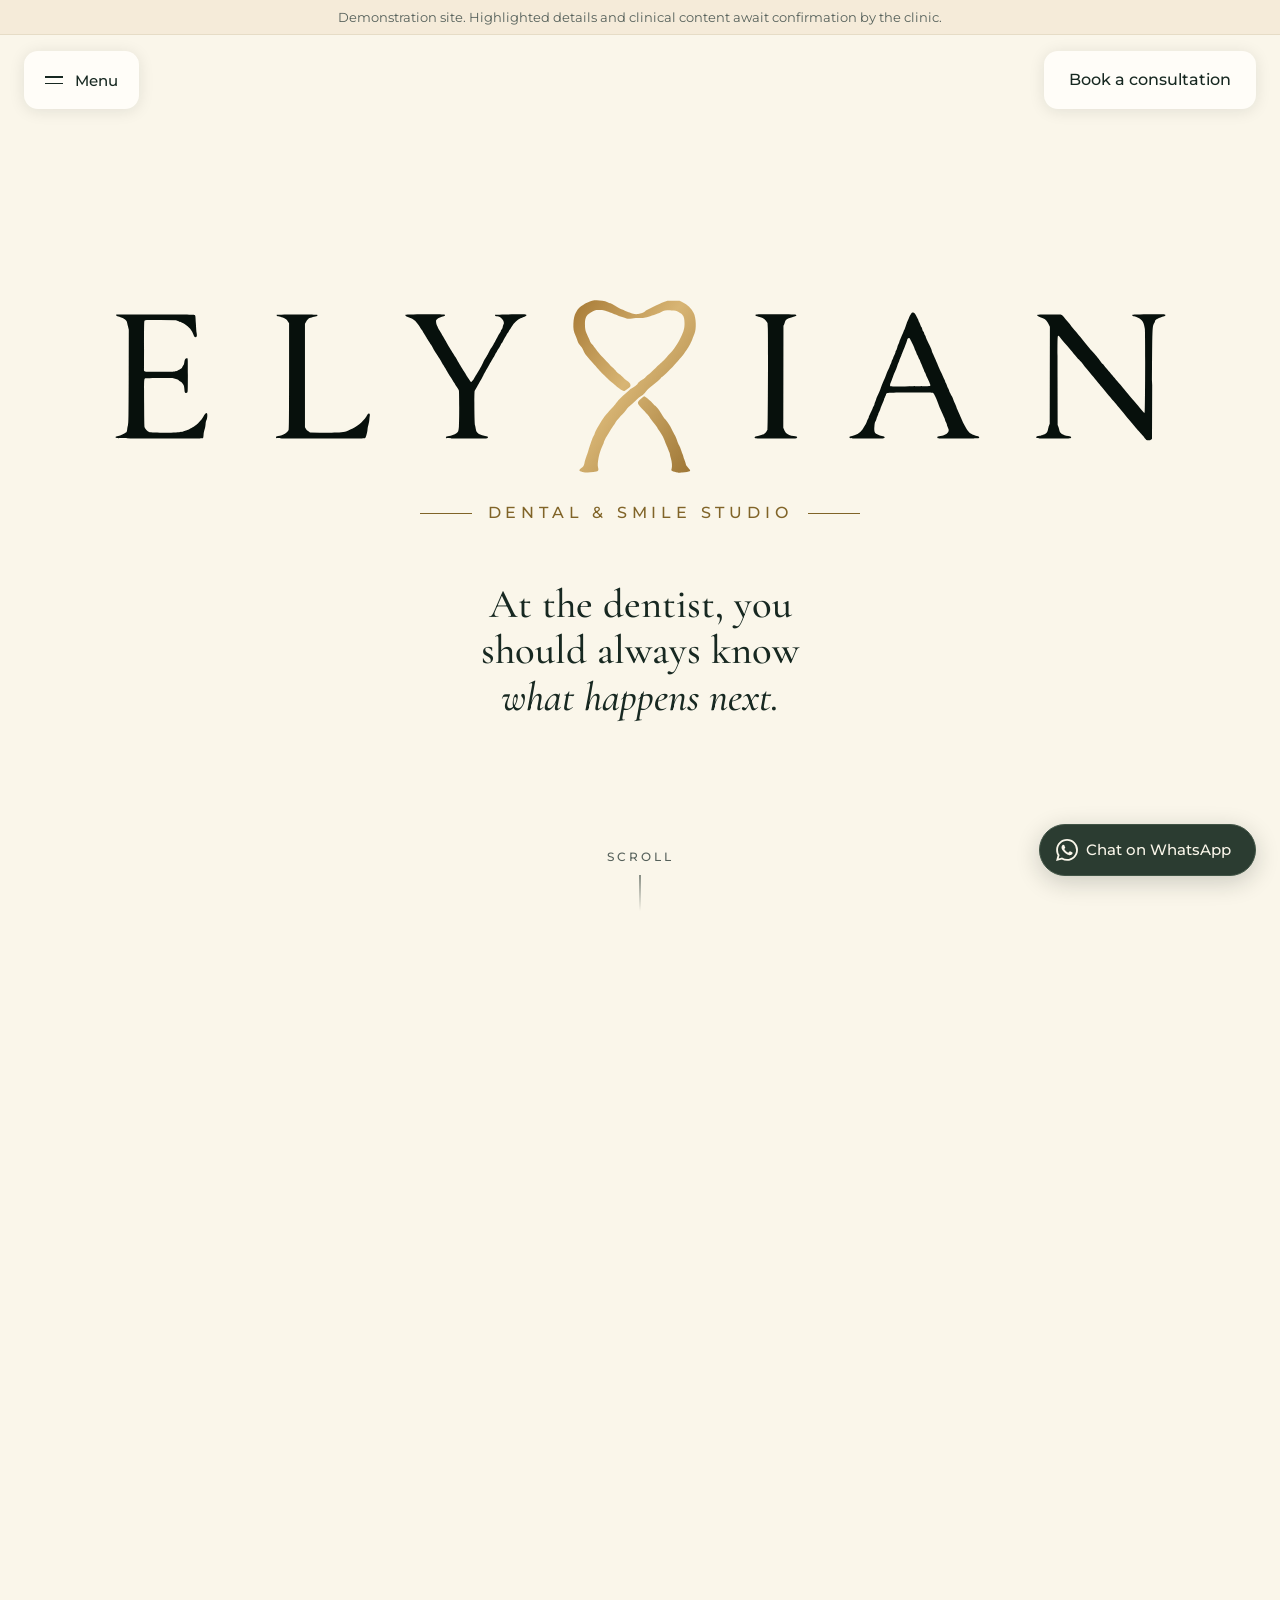
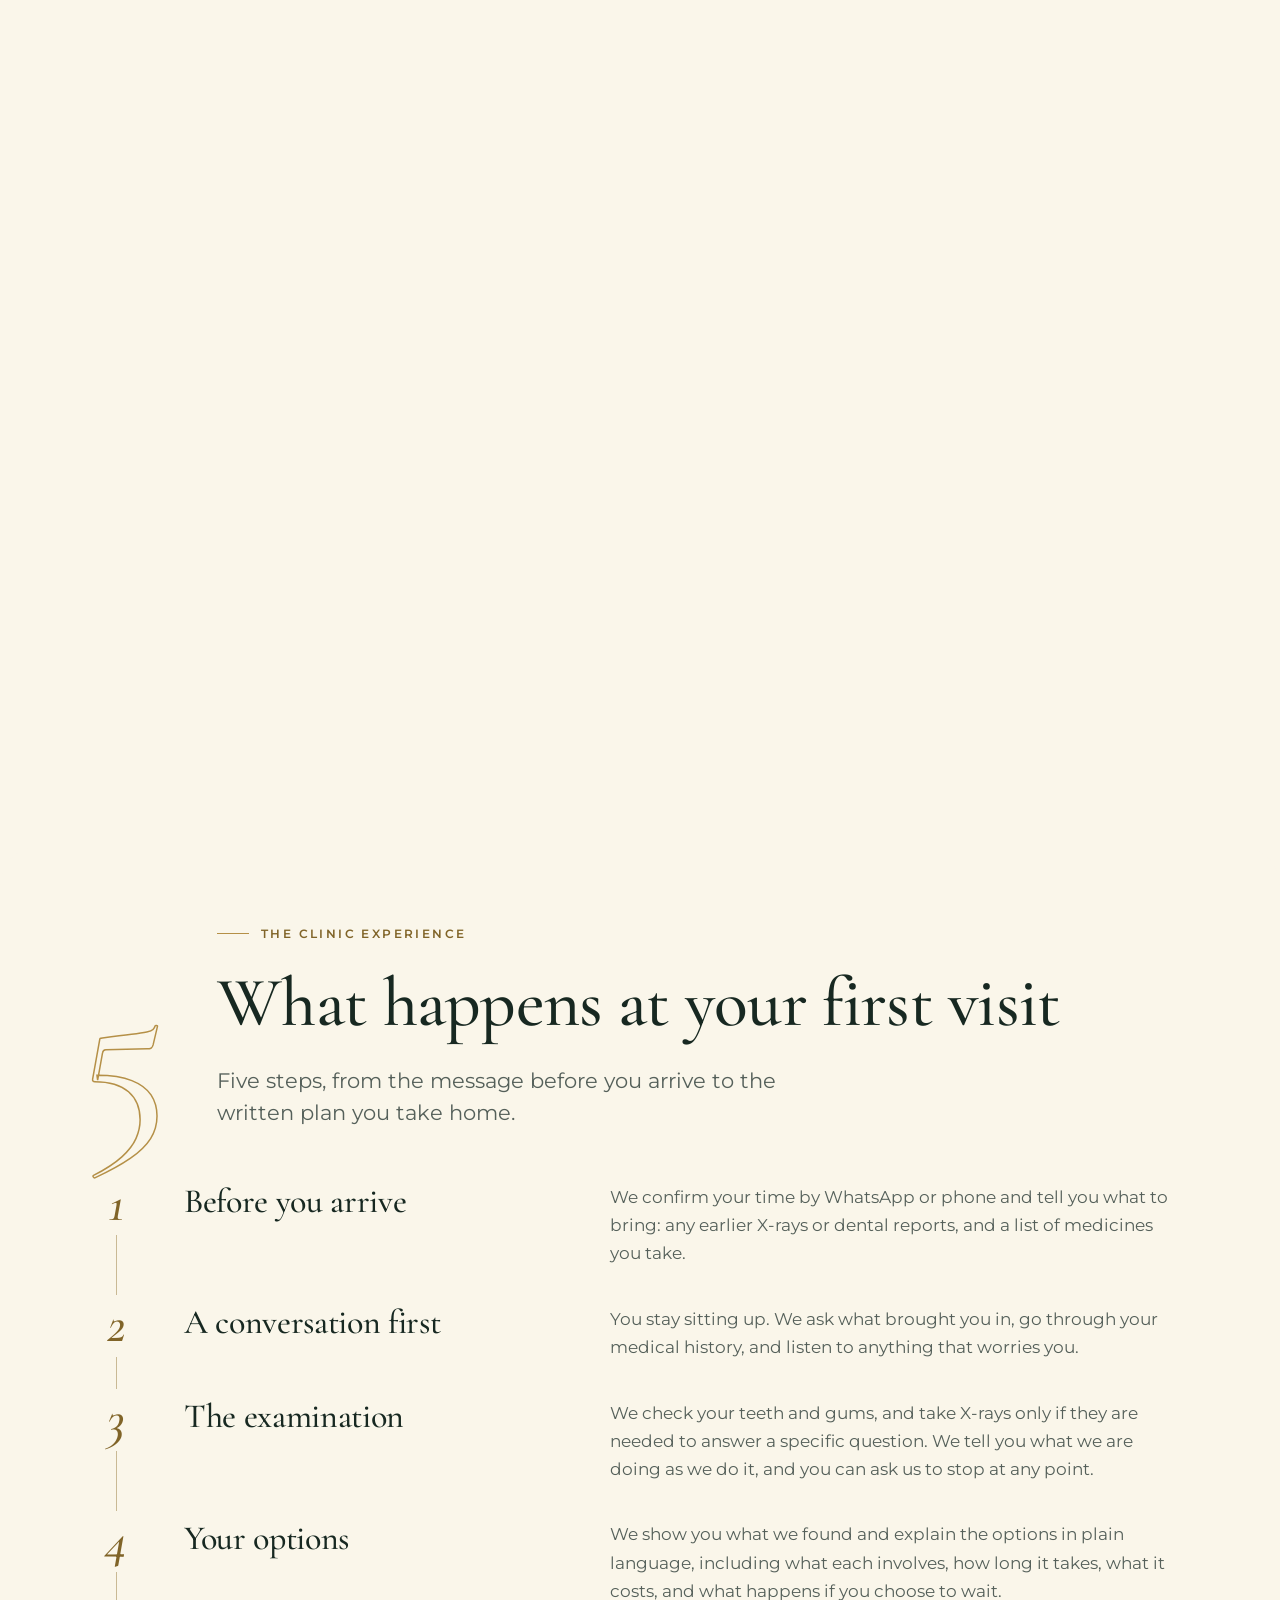
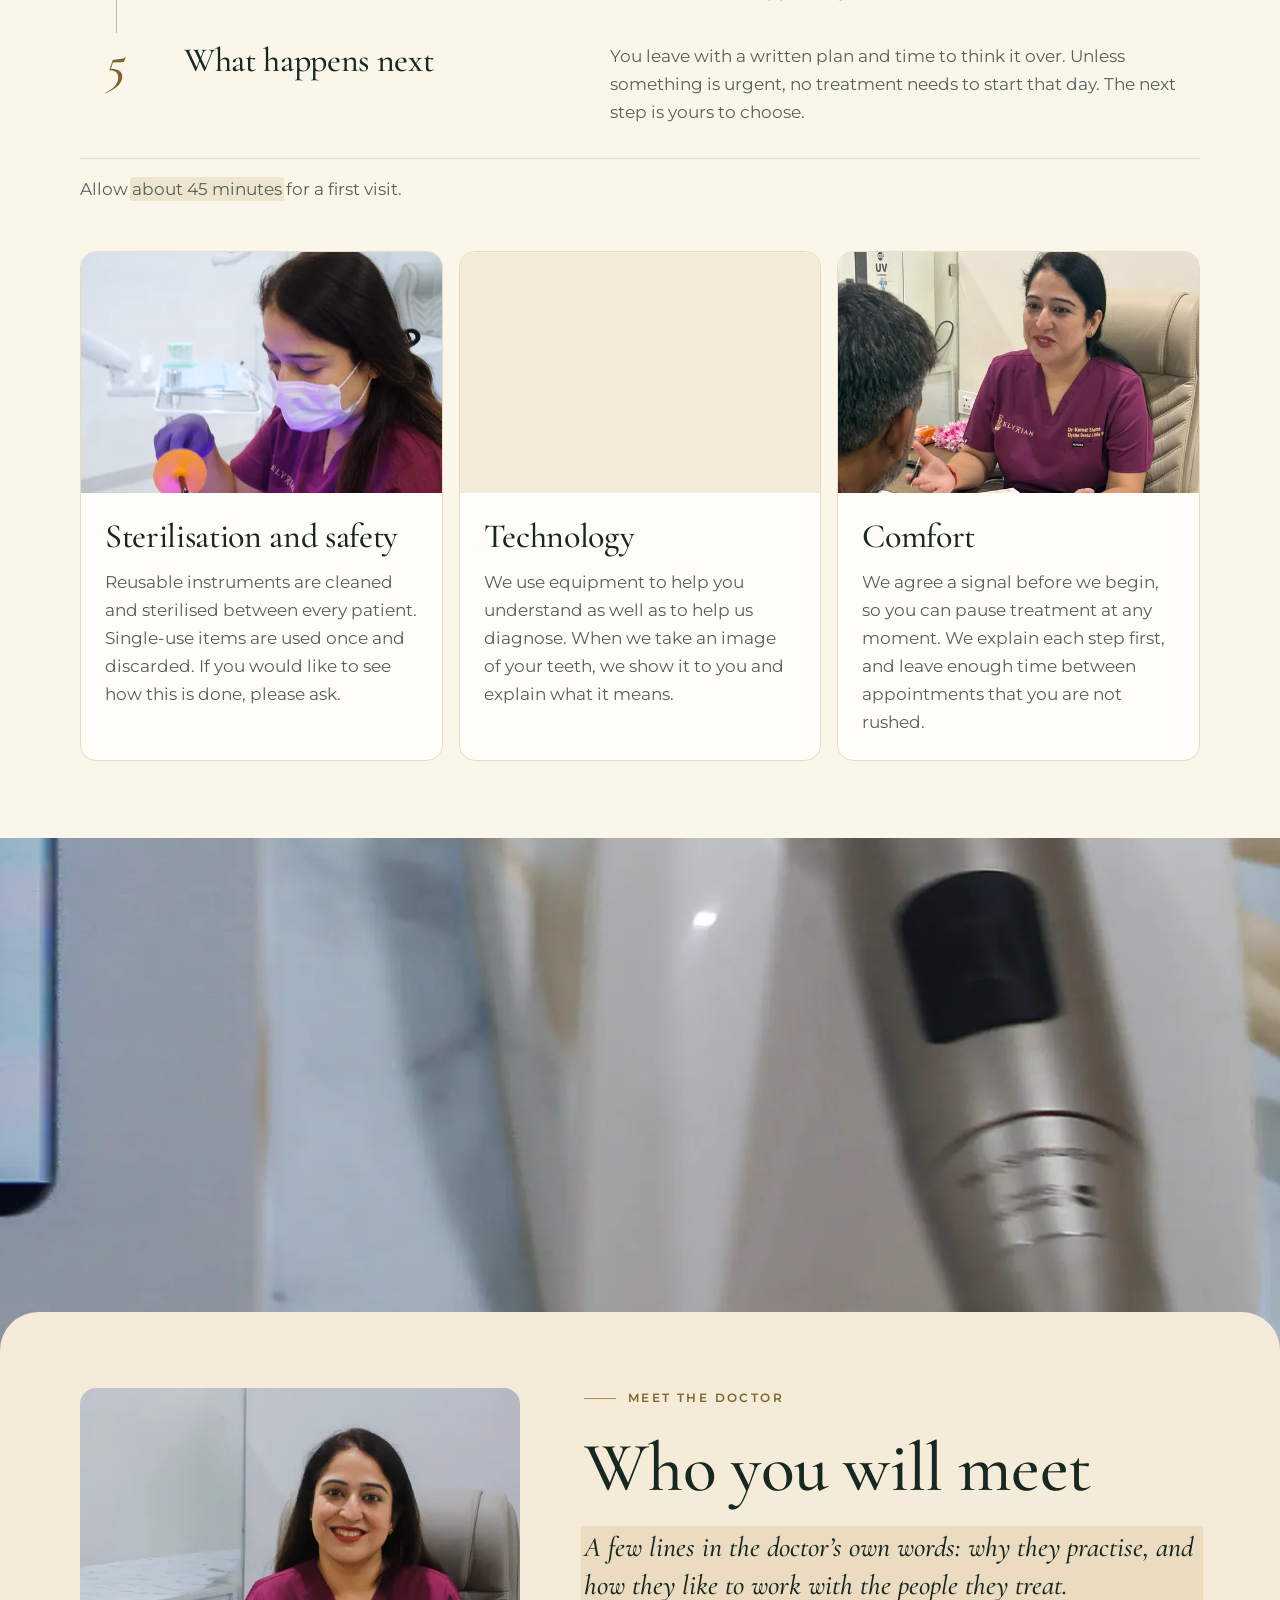
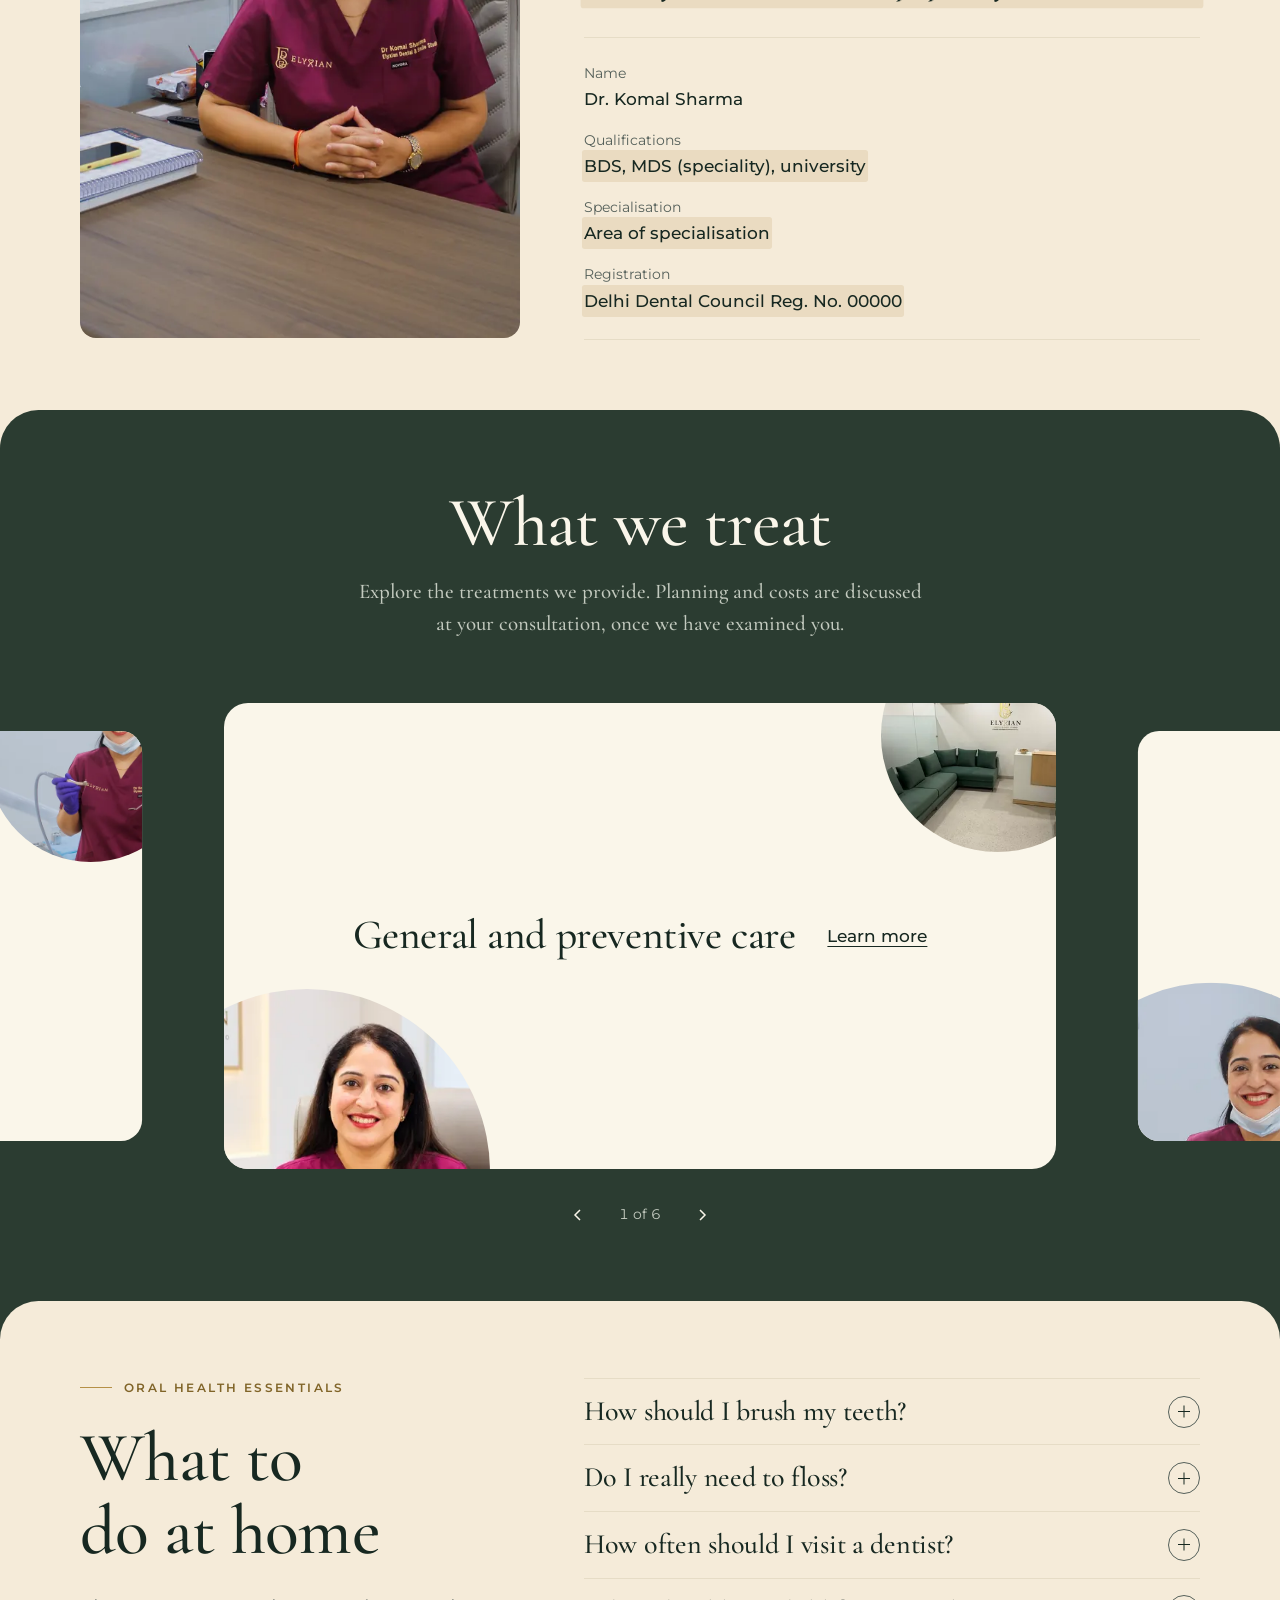
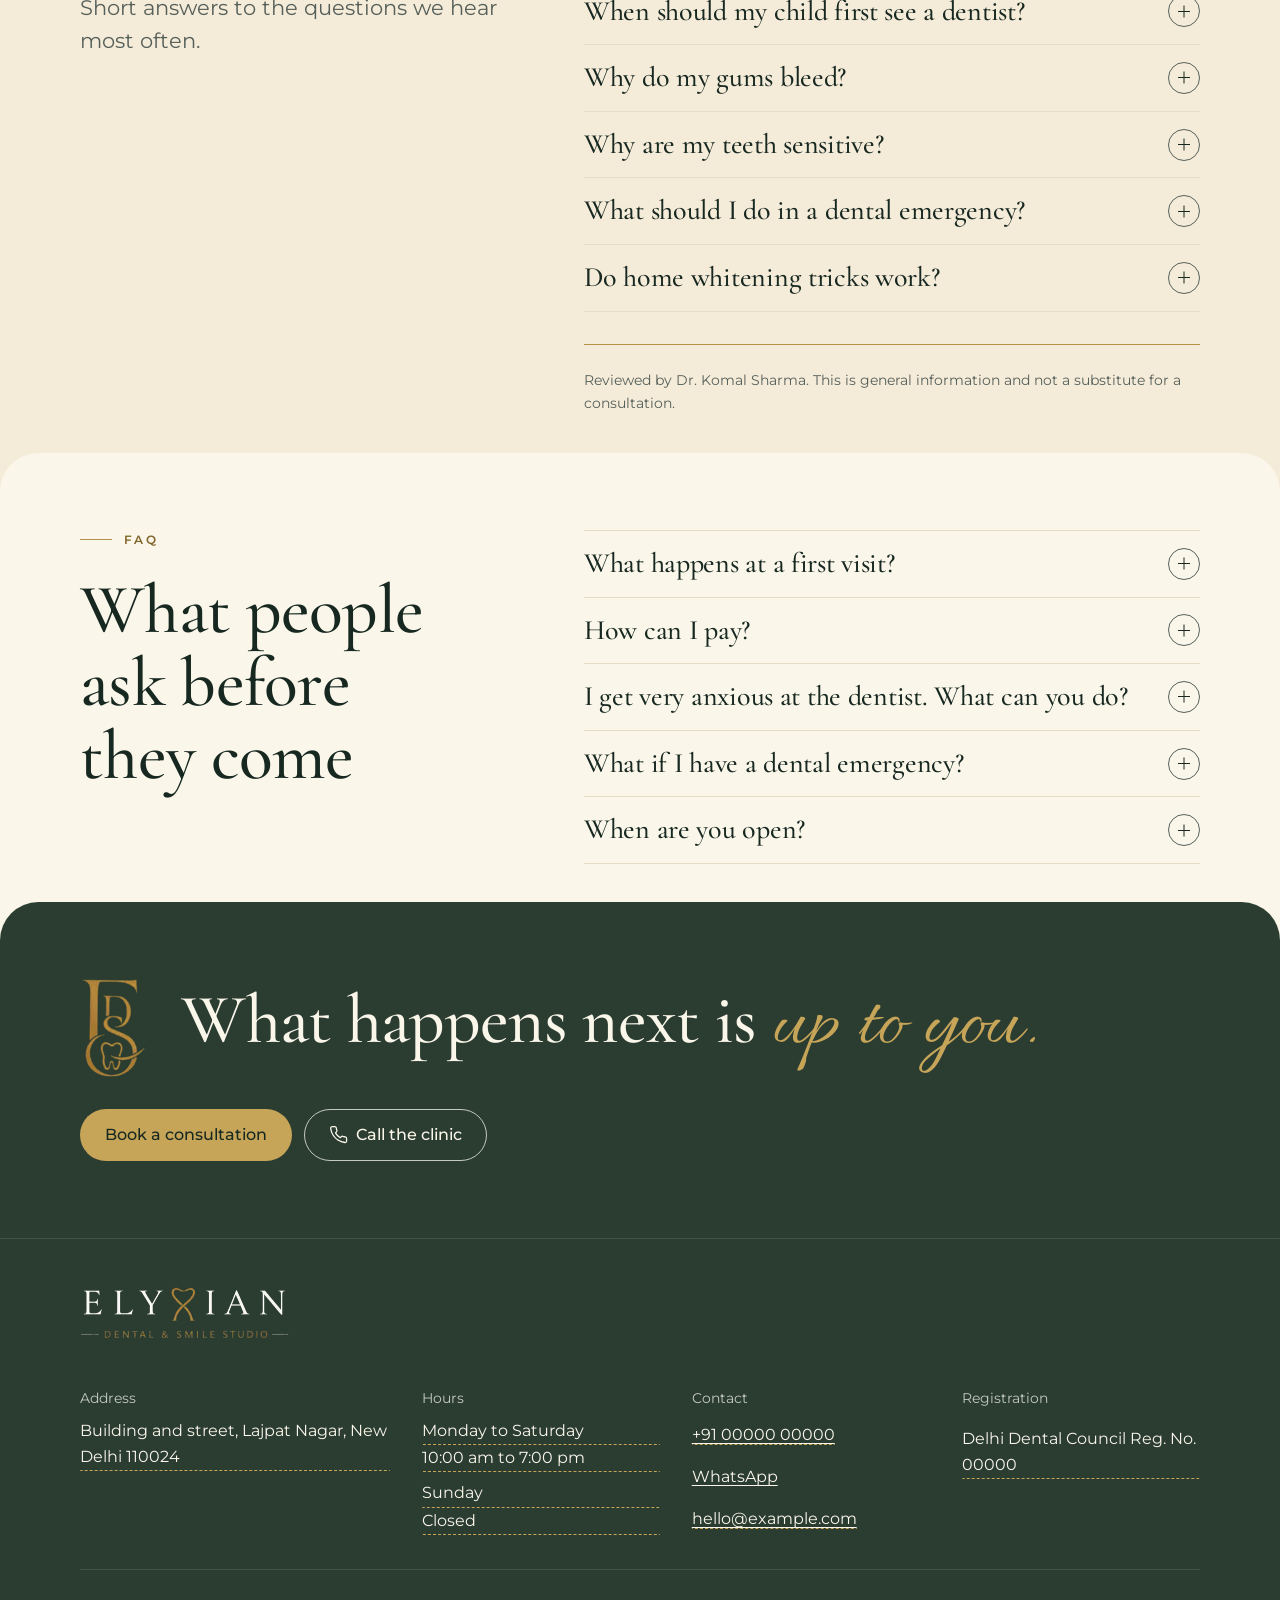
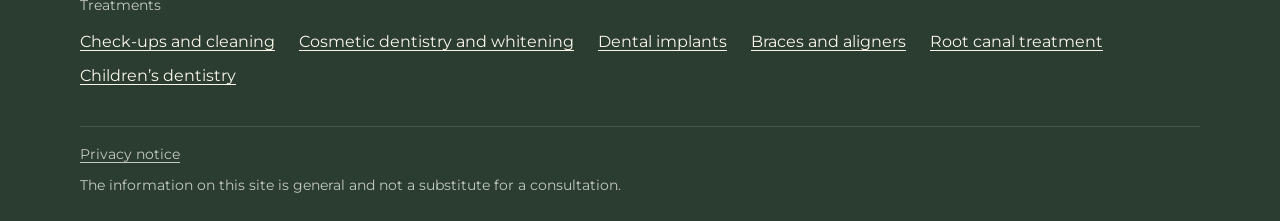
==== index.html @ b73021bb "Elyxian Dental & Smile Studio website with SEO Static site: home, booking, six treatment landing pag" ====
<!doctype html>
<html lang="en-IN">
<head>
<!-- Client to confirm content against current DCI / state dental council advertising rules before publishing. -->
<meta charset="utf-8">
<meta name="viewport" content="width=device-width, initial-scale=1">
<title>Dentist in Lajpat Nagar, South Delhi | Elyxian Dental &amp; Smile Studio</title>
<meta name="description" content="Elyxian Dental &amp; Smile Studio is a dental clinic in Lajpat Nagar, New Delhi. See what a first visit involves, meet the doctor, and request a consultation.">
<link rel="canonical" href="https://www.example.com/">
<meta name="theme-color" content="#faf6ea">
<meta property="og:type" content="website">
<meta property="og:site_name" content="Elyxian Dental &amp; Smile Studio">
<meta property="og:title" content="Elyxian Dental &amp; Smile Studio, Lajpat Nagar, New Delhi">
<meta property="og:description" content="At the dentist, you should always know what happens next. See what a first visit involves and request a consultation.">
<meta property="og:url" content="https://www.example.com/">
<meta property="og:image" content="https://www.example.com/assets/og-image.jpg">
<meta property="og:image:width" content="1200">
<meta property="og:image:height" content="630">
<meta property="og:image:alt" content="Elyxian Dental &amp; Smile Studio, Lajpat Nagar, New Delhi">
<meta property="og:locale" content="en_IN">
<meta name="twitter:card" content="summary_large_image">
<link rel="icon" href="assets/brand/favicon-32.png" sizes="32x32" type="image/png">
<link rel="icon" href="assets/brand/favicon-48.png" sizes="48x48" type="image/png">
<link rel="apple-touch-icon" href="assets/brand/apple-touch-icon.png">
<link rel="preconnect" href="https://fonts.googleapis.com">
<link rel="preconnect" href="https://fonts.gstatic.com" crossorigin>
<link rel="stylesheet" href="https://fonts.googleapis.com/css2?family=Allura&family=Cormorant+Garamond:ital,wght@0,500;1,500&family=Montserrat:wght@400;500;600&display=swap" media="print" onload="this.media='all'">
<noscript><link rel="stylesheet" href="https://fonts.googleapis.com/css2?family=Allura&family=Cormorant+Garamond:ital,wght@0,500;1,500&family=Montserrat:wght@400;500;600&display=swap"></noscript>
<link rel="stylesheet" href="css/styles.css">
<script>document.documentElement.classList.add("js");if(!matchMedia("(prefers-reduced-motion: reduce)").matches)document.documentElement.classList.add("motion")</script>
<script src="js/main.js" defer></script>
</head>
<body data-page="home">
<a class="skip-link" href="#main">Skip to main content</a>

<svg width="0" height="0" style="position:absolute" aria-hidden="true" focusable="false">
  <symbol id="i-wa" viewBox="0 0 24 24"><path fill="currentColor" d="M17.472 14.382c-.297-.149-1.758-.867-2.03-.967-.273-.099-.471-.148-.67.15-.197.297-.767.966-.94 1.164-.173.199-.347.223-.644.075-.297-.15-1.255-.463-2.39-1.475-.883-.788-1.48-1.761-1.653-2.059-.173-.297-.018-.458.13-.606.134-.133.298-.347.446-.52.149-.174.198-.298.298-.497.099-.198.05-.371-.025-.52-.075-.149-.669-1.612-.916-2.207-.242-.579-.487-.5-.669-.51-.173-.008-.371-.01-.57-.01-.198 0-.52.074-.792.372-.272.297-1.04 1.016-1.04 2.479 0 1.462 1.065 2.875 1.213 3.074.149.198 2.096 3.2 5.077 4.487.709.306 1.262.489 1.694.625.712.227 1.36.195 1.871.118.571-.085 1.758-.719 2.006-1.413.248-.694.248-1.289.173-1.413-.074-.124-.272-.198-.57-.347m-5.421 7.403h-.004a9.87 9.87 0 01-5.031-1.378l-.361-.214-3.741.982.998-3.648-.235-.374a9.86 9.86 0 01-1.51-5.26c.001-5.45 4.436-9.884 9.888-9.884 2.64 0 5.122 1.03 6.988 2.898a9.825 9.825 0 012.893 6.994c-.003 5.45-4.437 9.884-9.885 9.884m8.413-18.297A11.815 11.815 0 0012.05 0C5.495 0 .16 5.335.157 11.892c0 2.096.547 4.142 1.588 5.945L.057 24l6.305-1.654a11.882 11.882 0 005.683 1.448h.005c6.554 0 11.89-5.335 11.893-11.893a11.821 11.821 0 00-3.48-8.413z"/></symbol>
  <symbol id="i-phone" viewBox="0 0 24 24"><path fill="none" stroke="currentColor" stroke-width="1.6" stroke-linecap="round" stroke-linejoin="round" d="M22 16.9v3a2 2 0 0 1-2.2 2 19.8 19.8 0 0 1-8.6-3.1 19.5 19.5 0 0 1-6-6A19.8 19.8 0 0 1 2.1 4.2 2 2 0 0 1 4.1 2h3a2 2 0 0 1 2 1.7c.1 1 .4 1.9.7 2.8a2 2 0 0 1-.5 2.1L8.1 9.9a16 16 0 0 0 6 6l1.300-1.300a2 2 0 0 1 2.100-.4c.9.3 1.800.6 2.800.7a2 2 0 0 1 1.700 2z"/></symbol>
  <symbol id="i-cal" viewBox="0 0 24 24"><path fill="none" stroke="currentColor" stroke-width="1.6" stroke-linecap="round" stroke-linejoin="round" d="M3 5h18v16H3zM3 10h18M8 3v4M16 3v4"/></symbol>
</svg>

<p class="demo-strip" data-demo-strip>Demonstration site. Highlighted details and clinical content await confirmation by the clinic.</p>

<header class="site-header">
  <div class="header-inner">
    <div class="chip">
      <button class="menu-toggle" type="button" aria-expanded="false" aria-controls="site-nav"><span class="burger" aria-hidden="true"></span><span class="menu-label">Menu</span></button>
      <a class="brand" href="index.html"><img src="assets/brand/logo-wordmark.webp" width="209" height="52" alt="Elyxian Dental &amp; Smile Studio, home"></a>
    </div>
    <a class="btn btn--primary chip-book" href="book.html">Book a consultation</a>
  </div>
  <nav class="site-nav" id="site-nav" aria-label="Main">
    <ol class="nav-list">
      <li><a href="#experience">Your first visit</a></li>
      <li><a href="#doctor">The doctor</a></li>
      <li><a href="#treatments">Treatments</a></li>
      <li><a href="#essentials">Oral health</a></li>
      <li><a href="#faq">FAQ</a></li>
      <li><a href="book.html#visit">Visit us</a></li>
    </ol>
    <div class="nav-foot">
      <a class="btn btn--primary" href="book.html">Book a consultation</a>
      <a class="btn btn--ghost" data-link="whatsapp" href="https://wa.me/" rel="noopener"><svg aria-hidden="true"><use href="#i-wa"/></svg>WhatsApp</a>
      <a class="btn btn--ghost" data-link="call" href="tel:+910000000000"><svg aria-hidden="true"><use href="#i-phone"/></svg>Call</a>
    </div>
  </nav>
</header>

<main id="main">
  <!-- Intro, after gene.com: the wordmark fills with photographs of the studio, then the view zooms
       through the heart-tooth mark to a grid of photographs, and the centre one opens to fill the screen.
       main.js draws the stage; without it (or with reduced motion) the wordmark and line stand alone. -->
  <section class="intro" aria-labelledby="intro-title" data-photos="assets/photos/c-logo-wall-800.webp assets/photos/c-lounge-800.webp assets/photos/c-desk-800.webp assets/photos/c-smile-800.webp CENTRE assets/photos/c-light-800.webp assets/photos/c-device-800.webp assets/photos/care-imaging-1200.webp assets/photos/c-room-800.webp">
    <div class="intro-stage">
      <svg class="intro-svg" aria-hidden="true" focusable="false"></svg>
      <div class="intro-type">
        <h1 id="intro-title" class="intro-wordmark"><img src="assets/brand/wordmark.svg" width="564" height="102" alt="Elyxian Dental &amp; Smile Studio"><span class="visually-hidden">, dental clinic in Lajpat Nagar, New Delhi</span></h1>
        <p class="intro-sub">Dental &amp; Smile Studio</p>
        <p class="intro-line">At the dentist, you should always know <em>what happens next.</em></p>
      </div>
      <p class="intro-caption" aria-hidden="true">Inside the studio, Lajpat Nagar</p>
      <p class="intro-cue" aria-hidden="true">Scroll</p>
    </div>
  </section>

  <section class="section sheet" id="experience" aria-labelledby="experience-title">
    <div class="wrap">
      <div class="section-head section-head--num reveal">
        <span class="big-num" aria-hidden="true">5</span>
        <div>
          <p class="eyebrow">The Clinic Experience</p>
          <h2 id="experience-title">What happens at your first visit</h2>
          <p class="lead">Five steps, from the message before you arrive to the written plan you take home.</p>
        </div>
      </div>

      <!-- [CONFIRM] First-visit steps are sample content. The clinic should confirm they match how it works. -->
      <ol class="timeline">
        <li class="step reveal">
          <span class="step-num" aria-hidden="true">1</span>
          <h3>Before you arrive</h3>
          <p>We confirm your time by WhatsApp or phone and tell you what to bring: any earlier X-rays or dental reports, and a list of medicines you take.</p>
        </li>
        <li class="step reveal">
          <span class="step-num" aria-hidden="true">2</span>
          <h3>A conversation first</h3>
          <p>You stay sitting up. We ask what brought you in, go through your medical history, and listen to anything that worries you.</p>
        </li>
        <li class="step reveal">
          <span class="step-num" aria-hidden="true">3</span>
          <h3>The examination</h3>
          <p>We check your teeth and gums, and take X-rays only if they are needed to answer a specific question. We tell you what we are doing as we do it, and you can ask us to stop at any point.</p>
        </li>
        <li class="step reveal">
          <span class="step-num" aria-hidden="true">4</span>
          <h3>Your options</h3>
          <p>We show you what we found and explain the options in plain language, including what each involves, how long it takes, what it costs, and what happens if you choose to wait.</p>
        </li>
        <li class="step reveal">
          <span class="step-num" aria-hidden="true">5</span>
          <h3>What happens next</h3>
          <p>You leave with a written plan and time to think it over. Unless something is urgent, no treatment needs to start that day. The next step is yours to choose.</p>
        </li>
      </ol>
      <p class="visit-length reveal">Allow <span data-c="firstVisitLength">about 45 minutes</span> for a first visit.</p>

      <!-- [CONFIRM] Sterilisation, technology and comfort are general wording. Replace with the clinic's actual protocols and equipment. -->
      <div class="care">
        <div class="card reveal">
          <figure class="figure"><img src="assets/photos/care-hygiene-600.webp" srcset="assets/photos/care-hygiene-600.webp 600w, assets/photos/care-hygiene-1200.webp 1200w" sizes="(min-width: 48rem) 30vw, 100vw" width="600" height="400" loading="lazy" decoding="async" alt="Dr. Komal Sharma in a face mask and gloves, using a dental curing light during treatment"></figure>
          <h3>Sterilisation and safety</h3>
          <p>Reusable instruments are cleaned and sterilised between every patient. Single-use items are used once and discarded. If you would like to see how this is done, please ask.</p>
        </div>
        <div class="card reveal">
          <figure class="figure"><img src="assets/photos/care-imaging-600.webp" srcset="assets/photos/care-imaging-600.webp 600w, assets/photos/care-imaging-1200.webp 1200w" sizes="(min-width: 48rem) 30vw, 100vw" width="600" height="400" loading="lazy" decoding="async" alt="Dr. Komal Sharma at a workstation with a full-mouth dental X-ray open on a laptop"></figure>
          <h3>Technology</h3>
          <p>We use equipment to help you understand as well as to help us diagnose. When we take an image of your teeth, we show it to you and explain what it means.</p>
        </div>
        <div class="card reveal">
          <figure class="figure"><img src="assets/photos/care-explain-600.webp" srcset="assets/photos/care-explain-600.webp 600w, assets/photos/care-explain-1200.webp 1200w" sizes="(min-width: 48rem) 30vw, 100vw" width="600" height="400" loading="lazy" decoding="async" alt="Dr. Komal Sharma explaining something to a patient across the consultation desk"></figure>
          <h3>Comfort</h3>
          <p>We agree a signal before we begin, so you can pause treatment at any moment. We explain each step first, and leave enough time between appointments that you are not rushed.</p>
        </div>
      </div>
    </div>
  </section>

  <div class="band" aria-hidden="true">
    <img src="assets/photos/band-1600.webp" srcset="assets/photos/band-960.webp 960w, assets/photos/band-1600.webp 1600w" sizes="100vw" width="1600" height="686" loading="lazy" decoding="async" alt="">
  </div>

  <section class="section section--deep sheet" id="doctor" aria-labelledby="doctor-title">
    <div class="wrap doctor">
      <figure class="figure figure--round reveal"><img src="assets/photos/doctor-600.webp" srcset="assets/photos/doctor-600.webp 600w, assets/photos/doctor-1200.webp 1200w" sizes="(min-width: 48rem) 40vw, 100vw" width="600" height="750" loading="lazy" decoding="async" alt="Dr. Komal Sharma, smiling, seated at the consultation desk"></figure>
      <div class="reveal">
        <p class="eyebrow">Meet the Doctor</p>
        <h2 id="doctor-title">Who you will meet</h2>
        <p class="doctor-note" data-c="doctorNote">A few lines in the doctor’s own words: why they practise, and how they like to work with the people they treat.</p>
        <dl class="doctor-meta">
          <div><dt>Name</dt><dd data-c="doctorName">Dr. Komal Sharma</dd></div>
          <div><dt>Qualifications</dt><dd data-c="doctorQualifications">BDS, MDS (speciality), university</dd></div>
          <div><dt>Specialisation</dt><dd data-c="doctorSpecialisation">Area of specialisation</dd></div>
          <div><dt>Registration</dt><dd data-c="doctorRegistration">Delhi Dental Council Reg. No. 00000</dd></div>
        </dl>
      </div>
    </div>
  </section>

  <!-- Treatments, after gene.com's "Our Focus Areas": one card at a time in the centre, its neighbours
       peeking either side. "Learn more" opens the detail. Without JavaScript the details are listed instead. -->
  <section class="section on-dark sheet focus" id="treatments" aria-labelledby="treatments-title">
    <div class="wrap focus-head reveal">
      <h2 id="treatments-title">What we treat</h2>
      <p class="focus-intro">Explore the treatments we provide. Planning and costs are discussed at your consultation, once we have examined you.</p>
    </div>

    <!-- [CONFIRM] The clinic's service list is not yet known. Remove any card it does not provide, and have the doctor review the clinical text. -->
    <div class="focus-carousel" data-focus aria-roledescription="carousel" aria-label="Treatments">
      <ul class="focus-track">
      <li class="focus-card" aria-roledescription="slide" aria-label="1 of 6">
        <span class="focus-art focus-art--a"><img src="assets/photos/c-desk-480.webp" width="480" height="480" loading="lazy" decoding="async" alt=""></span>
        <span class="focus-art focus-art--b"><img src="assets/photos/c-lounge-480.webp" width="480" height="480" loading="lazy" decoding="async" alt=""></span>
        <div class="focus-body">
          <h3>General and preventive care</h3>
          <button class="focus-more" type="button" data-open="t-general" aria-haspopup="dialog">Learn more<span class="visually-hidden"> about general and preventive care</span></button>
        </div>
      </li>
      <li class="focus-card" aria-roledescription="slide" aria-label="2 of 6">
        <span class="focus-art focus-art--a"><img src="assets/photos/c-smile-480.webp" width="480" height="480" loading="lazy" decoding="async" alt=""></span>
        <span class="focus-art focus-art--b"><img src="assets/photos/c-logo-wall-480.webp" width="480" height="480" loading="lazy" decoding="async" alt=""></span>
        <div class="focus-body">
          <h3>Cosmetic dentistry</h3>
          <button class="focus-more" type="button" data-open="t-cosmetic" aria-haspopup="dialog">Learn more<span class="visually-hidden"> about cosmetic dentistry</span></button>
        </div>
      </li>
      <li class="focus-card" aria-roledescription="slide" aria-label="3 of 6">
        <span class="focus-art focus-art--a"><img src="assets/photos/c-device-480.webp" width="480" height="480" loading="lazy" decoding="async" alt=""></span>
        <span class="focus-art focus-art--b"><img src="assets/photos/c-room-480.webp" width="480" height="480" loading="lazy" decoding="async" alt=""></span>
        <div class="focus-body">
          <h3>Implants</h3>
          <button class="focus-more" type="button" data-open="t-implants" aria-haspopup="dialog">Learn more<span class="visually-hidden"> about implants</span></button>
        </div>
      </li>
      <li class="focus-card" aria-roledescription="slide" aria-label="4 of 6">
        <span class="focus-art focus-art--a"><img src="assets/photos/c-logo-wall-480.webp" width="480" height="480" loading="lazy" decoding="async" alt=""></span>
        <span class="focus-art focus-art--b"><img src="assets/photos/c-desk-480.webp" width="480" height="480" loading="lazy" decoding="async" alt=""></span>
        <div class="focus-body">
          <h3>Orthodontics</h3>
          <button class="focus-more" type="button" data-open="t-orthodontics" aria-haspopup="dialog">Learn more<span class="visually-hidden"> about orthodontics</span></button>
        </div>
      </li>
      <li class="focus-card" aria-roledescription="slide" aria-label="5 of 6">
        <span class="focus-art focus-art--a"><img src="assets/photos/c-light-480.webp" width="480" height="480" loading="lazy" decoding="async" alt=""></span>
        <span class="focus-art focus-art--b"><img src="assets/photos/c-device-480.webp" width="480" height="480" loading="lazy" decoding="async" alt=""></span>
        <div class="focus-body">
          <h3>Root canal treatment</h3>
          <button class="focus-more" type="button" data-open="t-root-canal" aria-haspopup="dialog">Learn more<span class="visually-hidden"> about root canal treatment</span></button>
        </div>
      </li>
      <li class="focus-card" aria-roledescription="slide" aria-label="6 of 6">
        <span class="focus-art focus-art--a"><img src="assets/photos/c-lounge-480.webp" width="480" height="480" loading="lazy" decoding="async" alt=""></span>
        <span class="focus-art focus-art--b"><img src="assets/photos/c-smile-480.webp" width="480" height="480" loading="lazy" decoding="async" alt=""></span>
        <div class="focus-body">
          <h3>Paediatric dentistry</h3>
          <button class="focus-more" type="button" data-open="t-paediatric" aria-haspopup="dialog">Learn more<span class="visually-hidden"> about paediatric dentistry</span></button>
        </div>
      </li>
      </ul>
      <div class="focus-pager">
        <button class="focus-arrow" type="button" data-dir="-1" aria-label="Previous treatment"><svg viewBox="0 0 16 16" aria-hidden="true"><path d="M10 3 5 8l5 5" fill="none" stroke="currentColor" stroke-width="1.5"/></svg></button>
        <p class="focus-count" data-count aria-live="polite">1 of 6</p>
        <button class="focus-arrow" type="button" data-dir="1" aria-label="Next treatment"><svg viewBox="0 0 16 16" aria-hidden="true"><path d="m6 3 5 5-5 5" fill="none" stroke="currentColor" stroke-width="1.5"/></svg></button>
      </div>
    </div>

    <div class="wrap focus-details">
    <dialog class="t-dialog" id="t-general" aria-labelledby="t-general-title">
      <button class="t-close" type="button" data-close>Close</button>
      <p class="t-num" aria-hidden="true">01</p>
      <h3 id="t-general-title">General and preventive care</h3>
      <p class="t-sum">Check-ups, cleaning, fillings, and advice on keeping your teeth and gums healthy.</p>
      <dl>
          <div><dt>Who it suits</dt><dd>Anyone due a check-up, and anyone who has noticed a change such as a chipped tooth, bleeding gums or a new sensitivity.</dd></div>
          <div><dt>What to expect</dt><dd>An examination, a professional clean if you need one, and any small repairs. We explain anything we find before going further.</dd></div>
          <div><dt>Aftercare</dt><dd>Keep up brushing and cleaning between your teeth. We will suggest when to come back, based on your own teeth and gums.</dd></div>
      </dl>
      <div class="t-actions"><a class="btn btn--primary" href="book.html?treatment=general">Ask about general care</a><a class="text-link" href="treatments/general-dentistry/">Read the full guide to check-ups and cleaning</a></div>
    </dialog>
    <dialog class="t-dialog" id="t-cosmetic" aria-labelledby="t-cosmetic-title">
      <button class="t-close" type="button" data-close>Close</button>
      <p class="t-num" aria-hidden="true">02</p>
      <h3 id="t-cosmetic-title">Cosmetic dentistry</h3>
      <p class="t-sum">Whitening, bonding and veneers to change the shade or shape of your teeth.</p>
      <dl>
          <div><dt>Who it suits</dt><dd>Adults who would like to change how their teeth look, and whose teeth and gums are healthy first. Any decay or gum problems are treated before cosmetic work.</dd></div>
          <div><dt>What to expect</dt><dd>A discussion of what you would like and what is realistic for your teeth, including what can and cannot be reversed. Some treatments take one visit and others several.</dd></div>
          <div><dt>Aftercare</dt><dd>Whitening can cause short-term sensitivity, and its effect fades with time. Bonding and veneers need the same daily cleaning as natural teeth.</dd></div>
      </dl>
      <div class="t-actions"><a class="btn btn--primary" href="book.html?treatment=cosmetic">Ask about cosmetic dentistry</a><a class="text-link" href="treatments/cosmetic-dentistry/">Read the full guide to cosmetic dentistry</a></div>
    </dialog>
    <dialog class="t-dialog" id="t-implants" aria-labelledby="t-implants-title">
      <button class="t-close" type="button" data-close>Close</button>
      <p class="t-num" aria-hidden="true">03</p>
      <h3 id="t-implants-title">Implants</h3>
      <p class="t-sum">A titanium post placed in the jaw to support a replacement tooth or bridge.</p>
      <dl>
          <div><dt>Who it suits</dt><dd>Adults with one or more missing teeth and enough healthy bone to support an implant. Smoking and conditions such as diabetes can affect healing, so we discuss them with you.</dd></div>
          <div><dt>What to expect</dt><dd>An assessment with imaging, placement under local anaesthesia, then a healing period that is often several months before the final tooth is fitted.</dd></div>
          <div><dt>Aftercare</dt><dd>Soft foods and careful cleaning at first, as we advise. In the long term, implants need daily cleaning and regular reviews.</dd></div>
      </dl>
      <div class="t-actions"><a class="btn btn--primary" href="book.html?treatment=implants">Ask about implants</a><a class="text-link" href="treatments/dental-implants/">Read the full guide to dental implants</a></div>
    </dialog>
    <dialog class="t-dialog" id="t-orthodontics" aria-labelledby="t-orthodontics-title">
      <button class="t-close" type="button" data-close>Close</button>
      <p class="t-num" aria-hidden="true">04</p>
      <h3 id="t-orthodontics-title">Orthodontics</h3>
      <p class="t-sum">Braces and clear aligners to straighten teeth and correct how they meet.</p>
      <dl>
          <div><dt>Who it suits</dt><dd>Children, teenagers and adults with crowded, spaced or misaligned teeth, or a bite that does not meet comfortably.</dd></div>
          <div><dt>What to expect</dt><dd>Records such as photographs and X-rays, a plan you can review, then regular adjustment visits. Treatment commonly lasts from several months to around two years.</dd></div>
          <div><dt>Aftercare</dt><dd>Retainers keep teeth in their new position, and are worn as advised, often for the long term. Thorough cleaning matters most while braces are on.</dd></div>
      </dl>
      <div class="t-actions"><a class="btn btn--primary" href="book.html?treatment=orthodontics">Ask about orthodontics</a><a class="text-link" href="treatments/braces-and-aligners/">Read the full guide to braces and aligners</a></div>
    </dialog>
    <dialog class="t-dialog" id="t-root-canal" aria-labelledby="t-root-canal-title">
      <button class="t-close" type="button" data-close>Close</button>
      <p class="t-num" aria-hidden="true">05</p>
      <h3 id="t-root-canal-title">Root canal treatment</h3>
      <p class="t-sum">Treatment for inflamed or infected tissue inside a tooth, so the tooth can be kept.</p>
      <dl>
          <div><dt>Who it suits</dt><dd>People with lingering tooth pain, sensitivity to heat, swelling near a tooth, or deep decay that has reached the inner part of the tooth.</dd></div>
          <div><dt>What to expect</dt><dd>Local anaesthesia, then careful cleaning and sealing of the inside of the tooth, in one visit or more. Many treated teeth then need a crown to protect them.</dd></div>
          <div><dt>Aftercare</dt><dd>Some tenderness for a few days is common. Avoid chewing hard food on that side until the tooth has its final restoration.</dd></div>
      </dl>
      <div class="t-actions"><a class="btn btn--primary" href="book.html?treatment=root-canal">Ask about root canal treatment</a><a class="text-link" href="treatments/root-canal-treatment/">Read the full guide to root canal treatment</a></div>
    </dialog>
    <dialog class="t-dialog" id="t-paediatric" aria-labelledby="t-paediatric-title">
      <button class="t-close" type="button" data-close>Close</button>
      <p class="t-num" aria-hidden="true">06</p>
      <h3 id="t-paediatric-title">Paediatric dentistry</h3>
      <p class="t-sum">Dental care for children, from the first tooth through the teenage years.</p>
      <dl>
          <div><dt>Who it suits</dt><dd>Children from around their first birthday, or earlier if you have a concern. A first visit before any problem appears helps a child get used to the clinic.</dd></div>
          <div><dt>What to expect</dt><dd>A gentle introduction at your child’s pace, with you in the room. We may suggest preventive care such as fluoride application or sealants.</dd></div>
          <div><dt>Aftercare</dt><dd>Help with brushing until your child can manage alone, usually around age seven or eight, and fewer sugary snacks and drinks between meals.</dd></div>
      </dl>
      <div class="t-actions"><a class="btn btn--primary" href="book.html?treatment=paediatric">Ask about paediatric dentistry</a><a class="text-link" href="treatments/childrens-dentistry/">Read the full guide to children’s dentistry</a></div>
    </dialog>
    </div>
  </section>

  <section class="section section--deep sheet" id="essentials" aria-labelledby="essentials-title">
    <div class="wrap split">
      <div class="section-head reveal">
        <p class="eyebrow">Oral Health Essentials</p>
        <h2 id="essentials-title">What to do at home</h2>
        <p class="lead">Short answers to the questions we hear most often.</p>
      </div>
      <div class="reveal">
        <!-- [CONFIRM] Doctor to review all clinical guidance before publishing. -->
        <div class="disclosure-list accordion" data-faq>
          <details class="disclosure">
            <summary><h3 class="disclosure-title">How should I brush my teeth?</h3><span class="plus" aria-hidden="true"></span></summary>
            <div class="disclosure-body"><p>Brush twice a day for about two minutes, with a soft-bristled brush and fluoride toothpaste. Angle the bristles towards the gumline and use small, gentle movements. Spit out the toothpaste afterwards, without rinsing, so the fluoride stays on your teeth.</p></div>
          </details>
          <details class="disclosure">
            <summary><h3 class="disclosure-title">Do I really need to floss?</h3><span class="plus" aria-hidden="true"></span></summary>
            <div class="disclosure-body"><p>A brush cannot reach between your teeth, so clean those spaces once a day. Curve the floss around each tooth and slide it gently under the gumline. If floss is awkward, interdental brushes do the same job and may suit you better.</p></div>
          </details>
          <details class="disclosure">
            <summary><h3 class="disclosure-title">How often should I visit a dentist?</h3><span class="plus" aria-hidden="true"></span></summary>
            <div class="disclosure-body"><p>Many people are seen every six to twelve months, but the right interval depends on your teeth, your gums and your general health. Your dentist can advise you. Come in sooner if you notice pain, swelling or anything new.</p></div>
          </details>
          <details class="disclosure">
            <summary><h3 class="disclosure-title">When should my child first see a dentist?</h3><span class="plus" aria-hidden="true"></span></summary>
            <div class="disclosure-body"><p>By their first birthday, or when the first tooth appears. Under three, use a smear of fluoride toothpaste the size of a grain of rice. From three to six, use a pea-sized amount. Help with brushing until around age seven or eight.</p></div>
          </details>
          <details class="disclosure">
            <summary><h3 class="disclosure-title">Why do my gums bleed?</h3><span class="plus" aria-hidden="true"></span></summary>
            <div class="disclosure-body"><p>Bleeding is often an early sign of gum inflammation caused by plaque. It is tempting to avoid the area, but gentle, thorough cleaning usually helps. If the bleeding continues for more than a week or two, see a dentist.</p></div>
          </details>
          <details class="disclosure">
            <summary><h3 class="disclosure-title">Why are my teeth sensitive?</h3><span class="plus" aria-hidden="true"></span></summary>
            <div class="disclosure-body"><p>Common causes include worn enamel and receding gums, which expose the softer layer beneath. A soft brush and a toothpaste for sensitive teeth often help. If the sensitivity lingers or sits in one tooth, see a dentist, as it can also signal decay or a crack.</p></div>
          </details>
          <details class="disclosure">
            <summary><h3 class="disclosure-title">What should I do in a dental emergency?</h3><span class="plus" aria-hidden="true"></span></summary>
            <div class="disclosure-body">
              <p>If an adult tooth is knocked out, hold it by the crown, rinse it briefly without scrubbing, and try to place it back in the socket. If you cannot, keep it in milk and see a dentist straight away, ideally within the hour. Do not put a baby tooth back.</p>
              <p>If you have swelling with fever, or any difficulty breathing or swallowing, seek emergency medical care at once. <a href="book.html#emergency">See the emergency instructions</a>.</p>
            </div>
          </details>
          <details class="disclosure">
            <summary><h3 class="disclosure-title">Do home whitening tricks work?</h3><span class="plus" aria-hidden="true"></span></summary>
            <div class="disclosure-body"><p>Lemon juice and other acidic mixtures can erode enamel, and that damage does not grow back. There is little evidence for charcoal powders, which can also be abrasive. Whitening does not change the colour of crowns or fillings, and very white is not the same as healthy.</p></div>
          </details>
        </div>
        <div class="note-block small-note">
          <p>Reviewed by <span data-c="doctorName">Dr. Komal Sharma</span>. This is general information and not a substitute for a consultation.</p>
        </div>
      </div>
    </div>
  </section>

  <section class="section sheet" id="faq" aria-labelledby="faq-title">
    <div class="wrap split">
      <div class="section-head reveal">
        <p class="eyebrow">FAQ</p>
        <h2 id="faq-title">What people ask before they come</h2>
      </div>
      <div class="disclosure-list accordion reveal" data-faq>
        <details class="disclosure">
          <summary><h3 class="disclosure-title">What happens at a first visit?</h3><span class="plus" aria-hidden="true"></span></summary>
          <div class="disclosure-body"><p>A conversation, an examination, and an explanation of your options. Allow <span data-c="firstVisitLength">about 45 minutes</span>, and bring any earlier reports and a list of your medicines. <a href="#experience">See each step</a>.</p></div>
        </details>
        <details class="disclosure">
          <summary><h3 class="disclosure-title">How can I pay?</h3><span class="plus" aria-hidden="true"></span></summary>
          <div class="disclosure-body"><p>We accept <span data-c="payment">UPI, debit and credit cards, and EMI through selected banks</span>. Costs are discussed and agreed before treatment begins.</p></div>
        </details>
        <details class="disclosure">
          <summary><h3 class="disclosure-title">I get very anxious at the dentist. What can you do?</h3><span class="plus" aria-hidden="true"></span></summary>
          <div class="disclosure-body"><p>Please tell us when you book. Many people feel this way. We explain each step first, agree a signal to pause, and go at your pace. If you would like to discuss sedation, the doctor can explain at your consultation whether it is available and suitable for you.</p></div>
        </details>
        <details class="disclosure">
          <summary><h3 class="disclosure-title">What if I have a dental emergency?</h3><span class="plus" aria-hidden="true"></span></summary>
          <div class="disclosure-body"><p>During clinic hours, <a data-link="call" href="tel:+910000000000">call us</a> so we can advise you. <span data-c="afterHours">Outside clinic hours, send a WhatsApp message and the clinic will reply at the earliest opening.</span> <a href="book.html#emergency">See the emergency instructions</a>.</p></div>
        </details>
        <details class="disclosure">
          <summary><h3 class="disclosure-title">When are you open?</h3><span class="plus" aria-hidden="true"></span></summary>
          <div class="disclosure-body"><ul class="hours-list" data-hours><li><span>Monday to Saturday</span> <span>10:00 am to 7:00 pm</span></li><li><span>Sunday</span> <span>Closed</span></li></ul></div>
        </details>
      </div>
    </div>
  </section>

  <section class="closing on-dark sheet" aria-labelledby="closing-title">
    <div class="wrap reveal">
      <div class="closing-head">
        <img class="closing-mark" src="assets/brand/monogram.webp" width="49" height="72" loading="lazy" decoding="async" alt="">
        <h2 id="closing-title">What happens next is <em>up to you.</em></h2>
      </div>
      <div class="btn-row">
        <a class="btn btn--primary" href="book.html">Book a consultation</a>
        <a class="btn btn--ghost" data-link="call" href="tel:+910000000000">
          <svg aria-hidden="true"><use href="#i-phone"/></svg>Call the clinic
        </a>
      </div>
    </div>
  </section>
</main>

<footer class="site-footer on-dark">
  <div class="wrap">
    <img class="footer-logo" src="assets/brand/logo-wordmark-light.webp" width="209" height="52" loading="lazy" decoding="async" alt="Elyxian Dental &amp; Smile Studio">
    <div class="footer-grid">
      <div>
        <p class="footer-label">Address</p>
        <address data-c="addressFull">Building and street, Lajpat Nagar, New Delhi 110024</address>
      </div>
      <div>
        <p class="footer-label">Hours</p>
        <ul data-hours><li><span>Monday to Saturday</span> <span>10:00 am to 7:00 pm</span></li><li><span>Sunday</span> <span>Closed</span></li></ul>
      </div>
      <div>
        <p class="footer-label">Contact</p>
        <ul>
          <li><a data-link="call" href="tel:+910000000000"><span data-c="phone">+91 00000 00000</span></a></li>
          <li><a data-link="whatsapp" href="https://wa.me/" rel="noopener">WhatsApp</a></li>
          <li><a data-link="email" href="mailto:hello@example.com"><span data-c="email">hello@example.com</span></a></li>
        </ul>
      </div>
      <div>
        <p class="footer-label">Registration</p>
        <p data-c="doctorRegistration">Delhi Dental Council Reg. No. 00000</p>
      </div>
    </div>
    <nav class="footer-links" aria-label="Treatments">
      <p class="footer-label">Treatments</p>
      <ul>
        <li><a href="treatments/general-dentistry/">Check-ups and cleaning</a></li>
        <li><a href="treatments/cosmetic-dentistry/">Cosmetic dentistry and whitening</a></li>
        <li><a href="treatments/dental-implants/">Dental implants</a></li>
        <li><a href="treatments/braces-and-aligners/">Braces and aligners</a></li>
        <li><a href="treatments/root-canal-treatment/">Root canal treatment</a></li>
        <li><a href="treatments/childrens-dentistry/">Children’s dentistry</a></li>
      </ul>
    </nav>
    <div class="footer-base">
      <p><a href="book.html#privacy">Privacy notice</a></p>
      <p>The information on this site is general and not a substitute for a consultation.</p>
    </div>
  </div>
</footer>

<nav class="action-bar" aria-label="Quick actions">
  <a data-link="call" href="tel:+910000000000"><svg aria-hidden="true"><use href="#i-phone"/></svg>Call</a>
  <a data-link="whatsapp" href="https://wa.me/" rel="noopener"><svg aria-hidden="true"><use href="#i-wa"/></svg>WhatsApp</a>
  <a href="book.html"><svg aria-hidden="true"><use href="#i-cal"/></svg>Book</a>
</nav>
<a class="wa-float" data-link="whatsapp" href="https://wa.me/" rel="noopener"><svg aria-hidden="true"><use href="#i-wa"/></svg>Chat on WhatsApp</a>
</body>
</html>
---- css/styles.css ----
/* ==========================================================================
   Elyxian Dental & Smile Studio
   1. Tokens   2. Base   3. Layout   4. Components   5. Sections   6. Motion
   ========================================================================== */

/* 1. Tokens --------------------------------------------------------------- */
:root {
  /* Palette sampled from the clinic's roll-up banner (assets/OfflineBanners.JPG):
     ivory and sand grounds, forest green, the logo's green-black ink and gold.
     Gold text on light uses the darker --accent-ink to keep AA contrast. */
  --dark: #2b3c31;         /* forest green: dark sections, the banner's footer band */
  --dark-soft: #34483b;    /* cards on dark */
  --paper: #faf6ea;        /* ivory: the banner's ground */
  --paper-deep: #f5ebd9;   /* sand: the banner's icon circles, for alternate sheets */
  --canvas: #faf6ea;       /* behind the intro */
  --surface: #fffdf8;      /* chips, cards and fields */
  --ink: #172821;          /* the wordmark's green-black */
  --ink-soft: #55605a;
  --line: #e6dcc6;
  --line-strong: #c9b994;
  --on-dark: #faf6ea;
  --on-dark-soft: #c3cabf;
  --line-dark: #415446;
  --pill: #2b3c31;         /* buttons on light */
  --gold: #b59047;         /* the logo's gold */
  --accent: #c6a559;       /* gold on dark: the banner's Book pill (5:1 on forest) */
  --accent-ink: #806428;   /* gold text on light (4.7:1 on sand) */
  --accent-rule: #b59047;  /* rules on light */
  --error: #9b2c2c;
  --focus: var(--dark);

  /* Spacing scale */
  --s1: .25rem; --s2: .5rem; --s3: .75rem; --s4: 1rem; --s5: 1.5rem;
  --s6: 2rem; --s7: 3rem; --s8: 4rem; --s9: 6rem; --s10: 8rem;

  /* Type */
  --serif: "Cormorant Garamond", "Serif Fallback", Georgia, serif;
  --script: "Allura", "Snell Roundhand", cursive;   /* one accent phrase only, as on the banner */
  --sans: "Montserrat", "Sans Fallback", system-ui, -apple-system, "Segoe UI", Roboto, sans-serif;
  --t-small: .875rem;
  --t-body: 1.0625rem;
  --t-lead: clamp(1.125rem, 1rem + .5vw, 1.3125rem);
  --t-h3: clamp(1.625rem, 1.4rem + 1vw, 2.125rem);
  --t-h2: clamp(2.5rem, 1.8rem + 3.2vw, 4.5rem);
  --t-h1: clamp(3rem, min(1.5rem + 6.6vw, 10.5vh), 6.25rem);

  --wrap: 76rem;
  --gutter: clamp(1.25rem, 4vw, 3rem);
  --header-h: 5.5rem;      /* space the floating controls cover */
  --bar-h: 4.25rem;
  --sheet-r: clamp(1.25rem, 3vw, 2.5rem);
  --edge: max(var(--gutter), calc((100vw - var(--wrap)) / 2 + var(--gutter)));
  --ease: cubic-bezier(.2, .6, .2, 1);
}

/* Metric-matched fallbacks limit layout shift when the web fonts arrive */
@font-face {
  font-family: "Serif Fallback";
  src: local("Georgia"), local("Noto Serif"), local("Times New Roman");
  size-adjust: 86%;
  ascent-override: 100%;
  descent-override: 28%;
}
@font-face {
  font-family: "Sans Fallback";
  src: local("Arial"), local("Roboto"), local("Helvetica");
  size-adjust: 112%;
}

/* 2. Base ----------------------------------------------------------------- */
*, *::before, *::after { box-sizing: border-box; }
html { -webkit-text-size-adjust: 100%; scroll-padding-top: calc(var(--header-h) + var(--s4)); }
body {
  margin: 0;
  background: var(--paper);
  color: var(--ink);
  font: 400 var(--t-body)/1.65 var(--sans);
  -webkit-font-smoothing: antialiased;
  padding-bottom: calc(var(--bar-h) + env(safe-area-inset-bottom));
}
img, svg, iframe { display: block; max-width: 100%; }
img { height: auto; }
h1, h2, h3 { margin: 0; font-family: var(--serif); font-weight: 500; line-height: 1.05; letter-spacing: -.01em; text-wrap: balance; }
h1 { font-size: var(--t-h1); line-height: .98; letter-spacing: -.02em; }
h2 { font-size: var(--t-h2); }
h3 { font-size: var(--t-h3); line-height: 1.15; }
h1 em, h2 em { font-style: italic; font-weight: 500; }
p, ul, ol, dl, dd, figure { margin: 0; }
p + p { margin-top: var(--s4); }
ul, ol { padding: 0; list-style: none; }
.prose-list { padding-left: 1.15em; list-style: disc; }
.prose-list li + li { margin-top: var(--s2); }
a { color: inherit; text-decoration: underline; text-decoration-thickness: 1px; text-underline-offset: .2em; }
a:hover { text-decoration-thickness: 2px; }
address { font-style: normal; }
:focus-visible { outline: 3px solid var(--focus); outline-offset: 3px; border-radius: 2px; }
.on-dark { --focus: var(--accent); background: var(--dark); color: var(--on-dark); }

.skip-link {
  position: absolute; left: var(--s4); top: -5rem; z-index: 100;
  background: var(--dark); color: var(--on-dark);
  padding: var(--s3) var(--s4); border-radius: 2px;
}
.skip-link:focus { top: var(--s3); --focus: var(--accent); }
.visually-hidden { position: absolute; width: 1px; height: 1px; margin: -1px; overflow: hidden; clip-path: inset(50%); white-space: nowrap; }

/* A value still waiting for the client's confirmation */
dd.ph, p.ph, address.ph { width: fit-content; }
.on-dark .ph { background: none; box-shadow: none; border-bottom: 1px dashed var(--accent); }
.ph { background: rgba(176, 136, 68, .16); box-shadow: 0 0 0 .12em rgba(176, 136, 68, .16); border-radius: 1px; }

/* 3. Layout --------------------------------------------------------------- */
.wrap { width: 100%; max-width: var(--wrap); margin-inline: auto; padding-inline: var(--gutter); }
.section { padding-block: clamp(var(--s7), 6vw, 5.5rem); }
.section + .section:not(.sheet) { border-top: 1px solid var(--line); }
.section--deep { background: var(--paper-deep); }

/* Sheets: rounded panels that slide up over whatever came before */
.sheet { position: relative; z-index: 1; margin-top: calc(-1 * var(--sheet-r)); border-radius: var(--sheet-r) var(--sheet-r) 0 0; background: var(--paper); }
.sheet.section--deep { background: var(--paper-deep); }
.sheet.on-dark { background: var(--dark); }
.eyebrow {
  display: flex; align-items: center; gap: var(--s3);
  font-size: .75rem; font-weight: 600; letter-spacing: .2em; text-transform: uppercase; color: var(--accent-ink);
  margin-bottom: var(--s5);
}
.eyebrow::before { content: ""; width: 2rem; height: 1px; background: var(--accent-rule); flex: none; }
.on-dark .eyebrow { color: var(--accent); }
.on-dark .eyebrow::before { background: var(--accent); }
.section-head { max-width: 62rem; margin-bottom: clamp(var(--s6), 4vw, var(--s7)); }
.lead { font-size: var(--t-lead); line-height: 1.55; color: var(--ink-soft); max-width: 40rem; margin-top: var(--s5); }
.on-dark .lead { color: var(--on-dark-soft); }

/* Split: heading held to the left while a long list runs beside it */
.split { display: grid; gap: var(--s7); }
@media (min-width: 60rem) {
  .split { grid-template-columns: 5fr 7fr; gap: var(--s8); align-items: start; }
  .split > .section-head { margin-bottom: 0; position: sticky; top: calc(var(--header-h) + var(--s6)); }
}

/* 4. Components ----------------------------------------------------------- */
/* Demo strip */
.demo-strip {
  background: var(--paper-deep); color: var(--ink-soft); border-bottom: 1px solid var(--line);
  font-size: .8125rem; line-height: 1.4; padding: var(--s2) var(--gutter); text-align: center;
}

/* Logo */
.brand { display: inline-flex; padding-block: var(--s2); }
.brand img { height: 2.875rem; width: auto; }
@media (min-width: 48rem) { .brand img { height: 3.25rem; } }
.footer-logo { height: 3.25rem; width: auto; }
.closing-mark { height: 1.4em; width: auto; flex: none; }


/* Buttons look pressable: solid shape, generous target, visible press state */
.btn {
  display: inline-flex; align-items: center; justify-content: center; gap: var(--s2);
  min-height: 3.25rem; padding: var(--s3) var(--s5);
  border: 1px solid transparent; border-radius: 999px; cursor: pointer;
  font: 500 1rem/1.2 var(--sans); text-align: center; text-decoration: none;
  transition: background-color .2s var(--ease), color .2s var(--ease), border-color .2s var(--ease), transform .1s var(--ease);
}
.btn:active { transform: translateY(1px); }
.btn svg { width: 1.2em; height: 1.2em; flex: none; }
.btn--primary { background: var(--pill); color: var(--on-dark); }
.btn--primary:hover { background: var(--ink); }
.btn--ghost { background: transparent; color: var(--ink); border-color: var(--ink); }
.btn--ghost:hover { background: var(--dark); color: var(--on-dark); }
.on-dark .btn--primary { background: var(--accent); color: var(--ink); }
.on-dark .btn--primary:hover { background: #d4b36a; }
.on-dark .btn--ghost { color: var(--on-dark); border-color: var(--on-dark-soft); }
.on-dark .btn--ghost:hover { background: var(--on-dark); color: var(--dark); }
.btn-row { display: flex; flex-wrap: wrap; gap: var(--s3); }
@media (max-width: 29.99rem) { .btn-row > .btn { flex: 1 1 100%; } }

.text-link { display: inline-flex; align-items: center; gap: .3em; min-height: 2.75rem; font-weight: 500; }
.text-link::after { content: " \2192"; }

/* Header: two floating controls instead of a bar. The header itself has no
   height, so the page runs edge to edge underneath. */
.site-header { position: sticky; top: 0; z-index: 50; height: 0; }
.header-inner {
  position: relative; z-index: 2; display: flex; align-items: flex-start; justify-content: space-between; gap: var(--s4);
  padding: var(--s4) clamp(var(--s4), 2vw, var(--s5)); pointer-events: none;
}
.header-inner > * { pointer-events: auto; }
@media (max-width: 63.99rem) {
  .header-inner { transition: transform .3s var(--ease); }
  .chrome-away .header-inner:not(:focus-within) { transform: translateY(-110%); }
}
.chip { display: flex; align-items: center; gap: var(--s1); padding: .3125rem; background: var(--surface); border-radius: .875rem; box-shadow: 0 2px 16px rgba(20, 28, 26, .1); }
.chip .brand { align-items: center; min-height: 2.75rem; padding: 0 var(--s3) 0 var(--s3); border-left: 1px solid var(--line); }
.chip .brand img { height: 2.375rem; }
.js body[data-page="home"]:not(.past-intro) .chip .brand { display: none; }
/* Light, like the menu chip, so it reads on light and dark sections alike */
.chip-book { display: none; min-height: 3.6rem; padding-inline: var(--s5); background: var(--surface); color: var(--ink); border-radius: .875rem; box-shadow: 0 2px 16px rgba(20, 28, 26, .1); }
.chip-book:hover { background: var(--paper-deep); }
@media (min-width: 64rem) { .chip-book { display: inline-flex; } }

.menu-toggle {
  display: none; align-items: center; gap: var(--s3); min-height: 3rem; padding: 0 var(--s4);
  background: none; border: 0; border-radius: .625rem; color: var(--ink);
  font: 500 .9375rem var(--sans); cursor: pointer; transition: background-color .2s var(--ease);
}
.menu-toggle:hover { background: var(--paper-deep); }
.js .menu-toggle { display: inline-flex; }
.burger { position: relative; width: 1.125rem; height: .75rem; }
.burger::before, .burger::after { content: ""; position: absolute; left: 0; right: 0; height: 1.5px; background: currentColor; transition: transform .25s var(--ease); }
.burger::before { top: .125rem; }
.burger::after { bottom: .125rem; }
.menu-toggle[aria-expanded="true"] .burger::before { transform: translateY(.1875rem) rotate(45deg); }
.menu-toggle[aria-expanded="true"] .burger::after { transform: translateY(-.1875rem) rotate(-45deg); }

/* The menu opens as a full screen of large, numbered links */
.nav-list { counter-reset: nav; }
.nav-list li { counter-increment: nav; }
.nav-list a { text-decoration: none; }
.nav-foot { display: flex; flex-wrap: wrap; gap: var(--s3); }
.js .site-nav {
  position: fixed; inset: 0; z-index: 1; overflow-y: auto;
  display: flex; flex-direction: column; justify-content: space-between; gap: var(--s7);
  padding: calc(var(--header-h) + var(--s5)) var(--edge) calc(var(--s6) + env(safe-area-inset-bottom));
  background: var(--paper);
  visibility: hidden; opacity: 0; transform: translateY(-.75rem);
  transition: opacity .3s var(--ease), transform .3s var(--ease), visibility 0s .3s;
}
.js .site-nav.is-open { visibility: visible; opacity: 1; transform: none; transition: opacity .3s var(--ease), transform .3s var(--ease); }
.js .nav-list li { border-bottom: 1px solid var(--line); }
.js .nav-list a {
  display: flex; align-items: baseline; gap: var(--s5); padding-block: var(--s3);
  font: 500 clamp(2rem, 1.4rem + 3vw, 4rem)/1.1 var(--serif); transition: color .2s var(--ease);
}
.js .nav-list a::before { content: counter(nav, decimal-leading-zero); font: 500 .8125rem var(--sans); letter-spacing: .15em; color: var(--accent-ink); }
.js .nav-list a:hover { color: var(--accent-ink); }
.js .nav-list a[aria-current] { font-style: italic; }
.menu-open { overflow: hidden; }
.menu-open .action-bar, .menu-open .wa-float { display: none; }

/* Without JavaScript the menu is a plain row of links */
html:not(.js) .site-header { position: static; height: auto; }
html:not(.js) .site-nav { padding: 0 var(--gutter) var(--s4); }
html:not(.js) .nav-list { display: flex; flex-wrap: wrap; gap: var(--s2) var(--s5); }
html:not(.js) .nav-list a { display: inline-block; padding-block: var(--s2); text-decoration: underline; }
html:not(.js) .nav-foot { display: none; }

/* Disclosures. The plus is the signifier; it turns to a minus when open. */
.disclosure-list { border-top: 1px solid var(--line); }
.disclosure { border-bottom: 1px solid var(--line); }
.disclosure > summary {
  display: grid; grid-template-columns: 1fr auto; gap: var(--s4); align-items: start;
  padding-block: var(--s5); cursor: pointer; list-style: none;
  transition: color .2s var(--ease);
}
.disclosure > summary::-webkit-details-marker { display: none; }
.disclosure > summary:hover .plus { background: var(--dark); color: var(--on-dark); border-color: var(--dark); }
.plus {
  position: relative; width: 2.25rem; height: 2.25rem; margin-top: .1rem; flex: none;
  border: 1px solid var(--ink-soft); border-radius: 50%; color: var(--ink);
  transition: background-color .2s var(--ease), color .2s var(--ease), border-color .2s var(--ease);
}
.plus::before, .plus::after { content: ""; position: absolute; left: 50%; top: 50%; width: .75rem; height: 1px; margin: -.5px 0 0 -.375rem; background: currentColor; transition: transform .25s var(--ease); }
.plus::after { transform: rotate(90deg); }
details[open] > summary .plus::after { transform: rotate(0); }
.disclosure-title { font-family: var(--serif); font-size: clamp(1.4375rem, 1.3rem + .6vw, 1.75rem); font-weight: 500; line-height: 1.2; }
.disclosure-body { padding-bottom: var(--s6); max-width: 42rem; color: var(--ink-soft); }
details[open] > .disclosure-body { animation: open-in .3s var(--ease); }

/* Accordions run tighter than the treatment rows */
.accordion .disclosure > summary { padding-block: var(--s4); align-items: center; }
.accordion .plus { width: 2rem; height: 2rem; margin-top: 0; }

/* Focus carousel, after gene.com's "Our Focus Areas". Each card sits at an
   offset --d from the active one (0); main.js sets it, so the row loops. */
.focus { text-align: center; padding-bottom: clamp(var(--s8), 8vw, var(--s10)); }
.focus-head h2 { margin-inline: auto; }
.focus-intro { max-width: 36rem; margin: var(--s4) auto 0; font: 500 clamp(1.125rem, 1rem + .4vw, 1.3125rem)/1.5 var(--serif); color: var(--on-dark-soft); }
.focus-carousel { --cw: min(52rem, 84vw); --ch: calc(var(--cw) * .56); --gap: clamp(1rem, 2.5vw, 2rem); margin-top: clamp(var(--s6), 5vw, var(--s8)); overflow: hidden; }
.focus-track { position: relative; height: var(--ch); touch-action: pan-y; }
.focus-card {
  position: absolute; top: 0; left: 50%; width: var(--cw); height: 100%; margin-left: calc(var(--cw) / -2);
  overflow: hidden; border-radius: clamp(1rem, 2vw, 1.5rem); background: var(--canvas); color: var(--ink);
  transform: translateX(calc(var(--d, 0) * (var(--cw) + var(--gap)))) scale(.88);
  transition: transform .6s var(--ease), opacity .6s var(--ease);
}
.focus-card.is-active { transform: none; }
.focus-card:not(.is-active) { cursor: pointer; }
.focus-card.is-far { visibility: hidden; opacity: 0; }
.focus-art { position: absolute; overflow: hidden; border-radius: 50%; aspect-ratio: 1; pointer-events: none; }
.focus-art img { width: 100%; height: 100%; object-fit: cover; }
.focus-art--a { width: 44%; left: -12%; bottom: -40%; }
.focus-art--b { width: 28%; right: -7%; top: -18%; }
.focus-body {
  position: relative; z-index: 1; height: 100%; padding: var(--s5) 12%;
  display: flex; flex-wrap: wrap; align-items: center; justify-content: center; align-content: center; gap: var(--s2) var(--s6);
}
.focus-body h3 { font-size: clamp(1.625rem, 1rem + 2vw, 2.625rem); }
.focus-more {
  padding: var(--s2) 0; background: none; border: 0; color: inherit; cursor: pointer;
  font: 500 1.0625rem var(--sans); text-decoration: underline; text-decoration-thickness: 1px; text-underline-offset: .25em;
}
.focus-more:hover { text-decoration-thickness: 2px; }
.focus-pager { display: flex; align-items: center; justify-content: center; gap: var(--s2); margin-top: var(--s5); }
.focus-arrow { display: grid; place-items: center; width: 2.75rem; height: 2.75rem; padding: 0; background: none; border: 0; border-radius: 50%; color: inherit; cursor: pointer; }
.focus-arrow:hover { background: var(--dark-soft); }
.focus-arrow svg { width: 1rem; height: 1rem; }
.focus-count { min-width: 4rem; font-size: var(--t-small); font-variant-numeric: tabular-nums; color: var(--on-dark-soft); }
@media (max-width: 47.99rem) {
  .focus-carousel { --cw: 80vw; --ch: calc(var(--cw) * .8); --gap: .5rem; }
  .focus-body { flex-direction: column; flex-wrap: nowrap; padding-inline: 12%; }
  .focus-art--a { width: 52%; bottom: -30%; }
  .focus-art--b { width: 34%; top: -12%; }
}

/* Treatment detail, opened from a card */
.t-dialog {
  width: min(56rem, calc(100vw - 2 * var(--gutter))); max-height: calc(100dvh - 2 * var(--s4)); overflow-y: auto;
  padding: clamp(var(--s5), 4vw, var(--s7)); border: 0; border-radius: 1.5rem;
  background: var(--canvas); color: var(--ink); text-align: left; --focus: var(--dark);
}
.t-dialog .btn--primary { background: var(--pill); color: var(--on-dark); }
.t-dialog .btn--primary:hover { background: var(--ink); }
.t-dialog::backdrop { background: rgba(23, 40, 33, .75); }
.t-dialog[open] { animation: dialog-in .35s var(--ease); }
@keyframes dialog-in { from { opacity: 0; transform: translateY(12px) scale(.98); } to { opacity: 1; transform: none; } }
.t-close {
  position: absolute; top: var(--s4); right: var(--s4); min-height: 2.75rem; padding: 0 var(--s4);
  background: var(--surface); color: var(--ink); border: 0; border-radius: .75rem; box-shadow: 0 2px 12px rgba(0, 0, 0, .08);
  font: 500 .9375rem var(--sans); cursor: pointer;
}
.t-num { font: italic 500 2.5rem/1 var(--serif); color: var(--ink-soft); margin-bottom: var(--s3); }
.t-dialog h3 { font-size: clamp(2rem, 1.5rem + 2vw, 3rem); padding-right: 5rem; }
.t-dialog .t-sum { margin-top: var(--s3); font-size: var(--t-lead); color: var(--ink-soft); max-width: 40rem; }
.t-dialog dl { display: grid; gap: var(--s5); margin-block: var(--s6); padding-top: var(--s5); border-top: 1px solid var(--line-strong); }
.t-dialog dt { margin-bottom: var(--s2); font-size: .75rem; font-weight: 500; letter-spacing: .15em; text-transform: uppercase; color: var(--accent-ink); }
.t-dialog dd { color: var(--ink-soft); font-size: 1rem; }
@media (min-width: 48rem) { .t-dialog dl { grid-template-columns: repeat(3, 1fr); gap: var(--s6); } }

/* Without JavaScript the cards can't move or open, so the details are listed instead */
html:not(.js) .focus-carousel { display: none; }
html:not(.js) .t-dialog { display: block; position: static; margin: var(--s5) auto 0; }
html:not(.js) .t-close { display: none; }

.small-note { font-size: var(--t-small); color: var(--ink-soft); }
.note-block { margin-top: var(--s6); padding-top: var(--s5); border-top: 1px solid var(--accent-rule); max-width: 42rem; }

/* Figures */
.figure img { width: 100%; background: var(--paper-deep); }
.figure--round img { border-radius: 1rem; }
.figure figcaption { margin-top: var(--s3); font-size: var(--t-small); color: var(--ink-soft); }

/* Form. Without JS it would submit details into the URL, so it stays hidden. */
.form { display: grid; gap: var(--s5); }
html:not(.js) .form { display: none; }
.field { display: grid; gap: var(--s2); min-width: 0; }
.field-pair { display: grid; gap: var(--s5); }
@media (min-width: 36rem) { .field-pair { grid-template-columns: 1fr 1fr; } }
.field label, .label-text { font-weight: 500; font-size: 1rem; }
.field .opt { color: var(--ink-soft); font-weight: 400; }
.field .hint { font-size: var(--t-small); color: var(--ink-soft); }
input[type="text"], input[type="tel"], input[type="date"], select, textarea {
  width: 100%; min-height: 3.25rem; padding: var(--s3) var(--s4);
  background: var(--surface); color: var(--ink); border: 1px solid #77847b; border-radius: .625rem;
  font: 400 1.0625rem/1.4 var(--sans); appearance: none; -webkit-appearance: none;
}
select {
  padding-right: 2.75rem;
  background-image: linear-gradient(45deg, transparent 50%, var(--ink) 50%, var(--ink) 56%, transparent 56%), linear-gradient(-45deg, transparent 50%, var(--ink) 50%, var(--ink) 56%, transparent 56%);
  background-position: right 1.35rem center, right 1rem center;
  background-size: .375rem .375rem;
  background-repeat: no-repeat;
}
textarea { min-height: 7rem; resize: vertical; }
input:hover, select:hover, textarea:hover { border-color: var(--ink); }
[aria-invalid="true"] { border-color: var(--error); box-shadow: inset 0 0 0 1px var(--error); }
.error { color: var(--error); font-size: var(--t-small); font-weight: 500; }
.error::before { content: "! "; font-weight: 700; }
.error[hidden] { display: none; }

.consent { padding: var(--s5); background: var(--paper-deep); border-radius: 1rem; display: grid; gap: var(--s4); }
.consent-notice { font-size: var(--t-small); line-height: 1.6; color: var(--ink-soft); }
.consent-check { display: grid; grid-template-columns: auto 1fr; gap: var(--s3); align-items: start; cursor: pointer; font-weight: 500; font-size: 1rem; line-height: 1.45; }
.consent-check input { width: 1.5rem; height: 1.5rem; margin: 0; accent-color: var(--dark); cursor: pointer; }
.form-actions { display: grid; gap: var(--s3); }
.form-actions .btn { width: 100%; }
@media (min-width: 36rem) { .form-actions .btn { width: auto; justify-self: start; } }

/* Result panel: feedback after submitting */
.result { margin-top: var(--s6); padding: var(--s5); border: 1px solid var(--line-strong); border-radius: 1rem; background: var(--surface); }
.result:focus { outline: none; }
.result h2 { font-size: var(--t-h3); margin-bottom: var(--s3); }
.result pre {
  margin: var(--s4) 0; padding: var(--s4); background: var(--paper); border-radius: .625rem;
  font: 400 var(--t-small)/1.6 var(--sans); white-space: pre-wrap; overflow-wrap: anywhere;
}
.result .btn-row { margin-top: var(--s4); }
.result .demo-note { margin-top: var(--s3); font-size: var(--t-small); color: var(--ink-soft); }

/* Numbered steps */
.mini-steps { counter-reset: mini; display: grid; gap: var(--s4); }
.mini-steps li { counter-increment: mini; display: grid; grid-template-columns: 2rem 1fr; gap: var(--s2); color: var(--ink-soft); font-size: 1rem; }
.mini-steps li::before { content: counter(mini); font: italic 500 1.5rem/1.1 var(--serif); color: var(--accent-ink); }

/* Sticky action bar (phones and tablets) */
.action-bar {
  position: fixed; inset: auto 0 0; z-index: 60;
  display: grid; grid-template-columns: 1fr 1fr 1.3fr;
  background: var(--dark); color: var(--on-dark); border-top: 1px solid var(--line-dark);
  padding-bottom: env(safe-area-inset-bottom);
  --focus: var(--accent);
}
.action-bar a {
  display: flex; flex-direction: column; align-items: center; justify-content: center; gap: 2px;
  min-height: var(--bar-h); font-size: .8125rem; font-weight: 500; text-decoration: none;
  border-right: 1px solid var(--line-dark); transition: background-color .2s var(--ease);
}
.action-bar a:focus-visible { outline-offset: -5px; }
.action-bar a:active { background: var(--dark-soft); }
.action-bar a:last-child { background: var(--accent); color: var(--dark); border-right: 0; font-size: .9375rem; --focus: var(--dark); }
.action-bar svg { width: 1.25rem; height: 1.25rem; }

/* Floating WhatsApp (desktop) */
.wa-float {
  display: none; position: fixed; right: var(--s5); bottom: var(--s5); z-index: 60;
  align-items: center; gap: var(--s2); min-height: 3.25rem; padding: 0 var(--s5) 0 var(--s4);
  background: var(--dark); color: var(--on-dark); border: 1px solid var(--line-dark); border-radius: 2rem;
  font-size: .9375rem; font-weight: 500; text-decoration: none;
  box-shadow: 0 6px 24px rgba(20, 28, 26, .2);
  transition: background-color .2s var(--ease);
  --focus: var(--accent-ink);
}
.wa-float:hover { background: var(--pill); }
.wa-float svg { width: 1.375rem; height: 1.375rem; }
@media (min-width: 64rem) {
  body { padding-bottom: 0; }
  .action-bar { display: none; }
  .wa-float { display: inline-flex; }
}

/* 5. Sections ------------------------------------------------------------- */
/* Intro, after gene.com. The clinic's own wordmark sits centred with one line
   beneath. With motion allowed, the stage holds still for several screens while
   main.js fills the letters with photographs, zooms through the heart-tooth mark
   to a grid of photographs, then opens the centre one to fill the screen. */
.intro { background: var(--canvas); }
.intro-stage {
  position: relative; display: grid; place-items: center; overflow: hidden;
  min-height: 100vh; min-height: 100svh; padding: calc(var(--header-h) + var(--s4)) var(--gutter) var(--s8); text-align: center;
}
.intro-type { position: relative; z-index: 1; }
.intro-wordmark img { width: min(84vw, 70rem, 160vh); margin-inline: auto; }
.intro-sub {
  display: flex; align-items: center; justify-content: center; gap: var(--s4); margin-top: var(--s4);
  font-size: clamp(.75rem, .6rem + .5vw, 1rem); font-weight: 500; letter-spacing: .3em; text-transform: uppercase; color: var(--accent-ink);
}
.intro-sub::before, .intro-sub::after { content: ""; width: clamp(1.5rem, 4vw, 3.5rem); height: 1px; background: currentColor; }
.intro-line { max-width: 26ch; margin: clamp(var(--s6), 6vh, var(--s8)) auto 0; font: 500 clamp(1.5rem, 1.1rem + 1.8vw, 2.75rem)/1.15 var(--serif); text-wrap: balance; }
.intro-line em { display: block; }
.intro-svg, .intro-caption, .intro-cue { display: none; }

.intro--live { height: 450vh; height: 450svh; }
.intro--live .intro-stage { position: sticky; top: 0; height: 100vh; height: 100svh; min-height: 0; }
.intro--live .intro-wordmark img { visibility: hidden; } /* the stage draws it in the same place */
.intro--live .intro-svg { display: block; position: absolute; inset: 0; width: 100%; height: 100%; }
.intro--live .intro-caption {
  display: block; position: absolute; left: var(--edge); bottom: var(--s7); z-index: 1; opacity: 0;
  font-size: .8125rem; font-weight: 500; letter-spacing: .2em; text-transform: uppercase; color: #fff;
  text-shadow: 0 1px 12px rgba(0, 0, 0, .5);
}
.intro--live .intro-cue {
  display: flex; flex-direction: column; align-items: center; gap: var(--s2);
  position: absolute; left: 50%; bottom: var(--s5); transform: translateX(-50%);
  font-size: .75rem; font-weight: 500; letter-spacing: .25em; text-transform: uppercase; color: var(--ink-soft);
}
.intro--live .intro-cue::after { content: ""; width: 1px; height: 2.25rem; background: linear-gradient(var(--ink), transparent); animation: cue 2s var(--ease) infinite; transform-origin: top; }
@keyframes cue { 0% { transform: scaleY(0); } 50% { transform: scaleY(1); } 100% { transform: scaleY(1); opacity: 0; } }
@media (max-width: 63.99rem) { .intro--live .intro-cue { bottom: calc(var(--bar-h) + var(--s4)); } }

/* Section heading led by a large outlined numeral */
.section-head--num { display: grid; gap: var(--s4); max-width: none; }
.big-num { font: 500 clamp(7rem, 4rem + 12vw, 15rem)/.75 var(--serif); color: transparent; -webkit-text-stroke: 1.5px var(--accent-rule); }
@media (min-width: 48rem) { .section-head--num { grid-template-columns: auto 1fr; gap: var(--s7); align-items: end; } }

/* Full-bleed photograph between sheets */
.band { position: relative; height: clamp(15rem, 40vw, 34rem); overflow: hidden; background: var(--paper-deep); }
.band img { position: absolute; left: 0; top: -15%; width: 100%; height: 130%; object-fit: cover; }

/* First-visit timeline: one thread through the steps */
.step { position: relative; display: grid; grid-template-columns: 2.75rem 1fr; gap: var(--s4); padding-bottom: var(--s6); }
.step:not(:last-child)::before { content: ""; position: absolute; left: 1.375rem; top: 2.9rem; bottom: .25rem; width: 1px; background: var(--line-strong); }
.step:last-child { padding-bottom: 0; }
.step-num {
  text-align: center; align-self: start;
  font: italic 500 2.5rem/1 var(--serif); color: var(--accent-ink);
}
.step h3 { margin-bottom: var(--s3); padding-top: .25rem; }
.step p { grid-column: 2; color: var(--ink-soft); max-width: 36rem; }
.step { row-gap: 0; }
@media (min-width: 48rem) {
  .step { grid-template-columns: 4.5rem 4fr 6fr; gap: var(--s6); padding-bottom: var(--s6); }
  .step:not(:last-child)::before { left: 2.25rem; top: 3.6rem; }
  .step p { grid-column: auto; padding-top: .35rem; }
  .step-num { font-size: 3.25rem; }
}
.visit-length { margin-top: var(--s6); padding-top: var(--s4); border-top: 1px solid var(--line); color: var(--ink-soft); }

.care { display: grid; gap: var(--s4); margin-top: clamp(var(--s6), 5vw, var(--s7)); }
.card { overflow: hidden; background: var(--surface); border: 1px solid var(--line); border-radius: 1rem; }
.care h3 { margin: var(--s5) var(--s5) var(--s3); }
.care p { padding: 0 var(--s5) var(--s5); color: var(--ink-soft); }
@media (min-width: 48rem) { .care { grid-template-columns: repeat(3, 1fr); } }

/* Doctor */
.doctor { display: grid; gap: var(--s7); }
.doctor h2 { margin-bottom: var(--s5); }
.doctor-meta { display: grid; gap: var(--s4); margin-block: var(--s6); padding-block: var(--s5); border-block: 1px solid var(--line); }
.doctor-meta dt { font-size: var(--t-small); color: var(--ink-soft); }
.doctor-meta dd { font-weight: 500; }
.doctor-note { font: italic 500 clamp(1.375rem, 1.2rem + .8vw, 1.75rem)/1.35 var(--serif); }
@media (min-width: 48rem) {
  .doctor { grid-template-columns: 5fr 7fr; gap: var(--s8); align-items: start; }
}

/* Closing band */
.closing { padding-block: clamp(var(--s7), 6vw, 5.5rem); }
.closing-head { display: flex; align-items: center; gap: .5em; margin-bottom: var(--s6); font-size: min(var(--t-h2), 6.4vw); }
.closing h2 { font-size: inherit; white-space: nowrap; }
.closing h2 em { font-family: var(--script); font-style: normal; font-weight: 400; font-size: 1.2em; letter-spacing: 0; color: var(--accent); }

/* Footer */
.site-footer { padding-block: var(--s7) var(--s5); border-top: 1px solid var(--line-dark); font-size: 1rem; }
.footer-grid { display: grid; gap: var(--s6); margin-top: var(--s7); }
.footer-label { font-size: var(--t-small); color: var(--on-dark-soft); margin-bottom: var(--s2); }
.site-footer ul li + li { margin-top: var(--s2); }
.site-footer [data-hours] span { display: block; }
.site-footer li a { display: inline-block; padding-block: var(--s1); }
.footer-base { margin-top: var(--s6); padding-top: var(--s4); border-top: 1px solid var(--line-dark); font-size: var(--t-small); color: var(--on-dark-soft); }
.footer-base p + p { margin-top: var(--s2); }
@media (min-width: 48rem) { .footer-grid { grid-template-columns: repeat(2, 1fr); } }
@media (min-width: 64rem) { .footer-grid { grid-template-columns: 1.3fr 1fr 1fr 1fr; } }

/* Book page */
.page-head { padding-block: calc(var(--header-h) + clamp(var(--s4), 3vw, var(--s6))) clamp(var(--s6), 5vw, var(--s8)); }
.page-head-grid { display: grid; gap: var(--s5); }
@media (min-width: 64rem) {
  .page-head-grid { grid-template-columns: 7fr 4fr; gap: var(--s8); align-items: end; }
  .urgent-link { margin-top: 0; padding-top: var(--s4); border-top: 1px solid var(--line-dark); }
}
.page-head h1 { font-size: clamp(3rem, 2rem + 4.6vw, 5.5rem); }
.urgent-link { margin-top: var(--s5); }
.urgent-link a { display: inline-block; padding-block: var(--s2); font-weight: 500; }
.book-grid { display: grid; gap: var(--s7); }
.book-aside > * + * { margin-top: var(--s6); padding-top: var(--s6); border-top: 1px solid var(--line); }
.book-aside h2 { font-size: var(--t-h3); margin-bottom: var(--s4); }
.fallback-list li + li { margin-top: var(--s2); }
.fallback-list a { display: inline-block; padding-block: var(--s1); font-weight: 500; }
@media (min-width: 60rem) {
  .book-grid { grid-template-columns: 7fr 4fr; gap: var(--s8); align-items: start; }
  .book-aside { position: sticky; top: calc(var(--header-h) + var(--s6)); }
}

.visit-grid { display: grid; gap: var(--s7); }
.visit-facts { display: grid; gap: var(--s5); }
.visit-facts dt { font-size: var(--t-small); color: var(--ink-soft); margin-bottom: var(--s1); }
.hours-list li { display: flex; flex-wrap: wrap; justify-content: space-between; column-gap: var(--s4); max-width: 22rem; }
.hours-list span { white-space: nowrap; }
.map-box { position: relative; aspect-ratio: 4 / 3; overflow: hidden; background: var(--paper-deep); border: 1px solid var(--line); border-radius: 1rem; margin-bottom: var(--s4); }
.map-box iframe { position: absolute; inset: 0; width: 100%; height: 100%; border: 0; }
.map-load { position: absolute; inset: 0; display: flex; flex-direction: column; align-items: center; justify-content: center; gap: var(--s4); padding: var(--s5); text-align: center; }
.map-load p { font-size: var(--t-small); color: var(--ink-soft); max-width: 22rem; }
@media (min-width: 60rem) { .visit-grid { grid-template-columns: 6fr 5fr; gap: var(--s8); align-items: start; } }

.emergency { padding: clamp(var(--s5), 5vw, var(--s7)); border-radius: 1.25rem; }
.emergency h2 { font-size: clamp(2.25rem, 1.7rem + 2.4vw, 3.5rem); margin-bottom: var(--s5); }
.emergency-grid { display: grid; gap: var(--s5); margin-block: var(--s6); }
.emergency-grid h3 { font-size: 1.5rem; margin-bottom: var(--s2); color: var(--accent); }
.emergency-grid p { color: var(--on-dark-soft); font-size: 1rem; }
.emergency-alert { padding-top: var(--s5); border-top: 1px solid var(--line-dark); margin-bottom: var(--s5); }
.emergency-alert strong { color: var(--on-dark); font-weight: 600; }
@media (min-width: 48rem) { .emergency-grid { grid-template-columns: repeat(3, 1fr); gap: var(--s6); } }

.privacy h3 { font-size: 1.625rem; margin-block: var(--s5) var(--s2); }
.privacy h3:first-child { margin-top: 0; }
.privacy p, .privacy li { color: var(--ink-soft); }

/* Treatment pages */
.crumbs { margin-bottom: var(--s5); font-size: var(--t-small); color: var(--on-dark-soft); }
.crumbs ol { display: flex; flex-wrap: wrap; gap: var(--s1) var(--s2); }
.crumbs li + li::before { content: "/"; margin-right: var(--s2); color: var(--accent); }
.crumbs a { display: inline-block; padding-block: var(--s1); color: inherit; }
.crumbs [aria-current] { color: var(--on-dark); }
.page-head .lead { max-width: 44rem; }
.page-head-actions { margin-top: var(--s6); }
.prose { max-width: 42rem; color: var(--ink-soft); }
.prose p + p { margin-top: var(--s4); }
.prose h3 { margin-block: var(--s6) var(--s4); color: var(--ink); }
.ticks li { position: relative; padding-left: 1.5rem; }
.ticks li + li { margin-top: var(--s2); }
.ticks li::before { content: ""; position: absolute; left: 0; top: .7em; width: .75rem; height: 1px; background: var(--accent-rule); }
.treat-figure { margin-top: var(--s6); max-width: 30rem; }
.related-list { display: grid; border-top: 1px solid var(--line); }
.related-list a {
  display: flex; justify-content: space-between; align-items: center; gap: var(--s4);
  min-height: 2.75rem; padding-block: var(--s4); border-bottom: 1px solid var(--line);
  font: 500 clamp(1.375rem, 1.25rem + .5vw, 1.625rem)/1.2 var(--serif); text-decoration: none;
}
.related-list a::after { content: "\2192"; font-family: var(--sans); font-size: 1rem; color: var(--accent-ink); }
.related-list a:hover { color: var(--accent-ink); }
.related-more { margin-top: var(--s5); }
@media (min-width: 48rem) { .related-list { grid-template-columns: repeat(2, 1fr); column-gap: var(--s7); } }
@media (min-width: 64rem) { .related-list { grid-template-columns: repeat(3, 1fr); } }
.t-actions { display: flex; flex-wrap: wrap; align-items: center; gap: var(--s3) var(--s5); }
.footer-links { margin-top: var(--s6); padding-top: var(--s5); border-top: 1px solid var(--line-dark); }
.footer-links ul { display: flex; flex-wrap: wrap; gap: 0 var(--s5); }
.site-footer .footer-links li + li { margin-top: 0; }
.footer-links [aria-current] { color: var(--accent); }

/* 404 */
.not-found-links { margin-top: var(--s6); }
.on-dark .related-list, .on-dark .related-list a { border-color: var(--line-dark); }
.on-dark .related-list a::after, .on-dark .related-list a:hover { color: var(--accent); }

/* 6. Motion --------------------------------------------------------------- */
@keyframes open-in { from { opacity: 0; transform: translateY(-4px); } to { opacity: 1; transform: none; } }
.is-pending { opacity: 0; transform: translateY(10px); }
.is-revealed { opacity: 1; transform: none; transition: opacity .45s var(--ease), transform .45s var(--ease); }
@media (prefers-reduced-motion: no-preference) {
  html { scroll-behavior: smooth; }
}
@media (prefers-reduced-motion: reduce) {
  *, *::before, *::after { animation: none !important; transition: none !important; }
}

@media print {
  .site-header, .action-bar, .wa-float, .demo-strip, .closing { display: none; }
  body { padding: 0; }
}
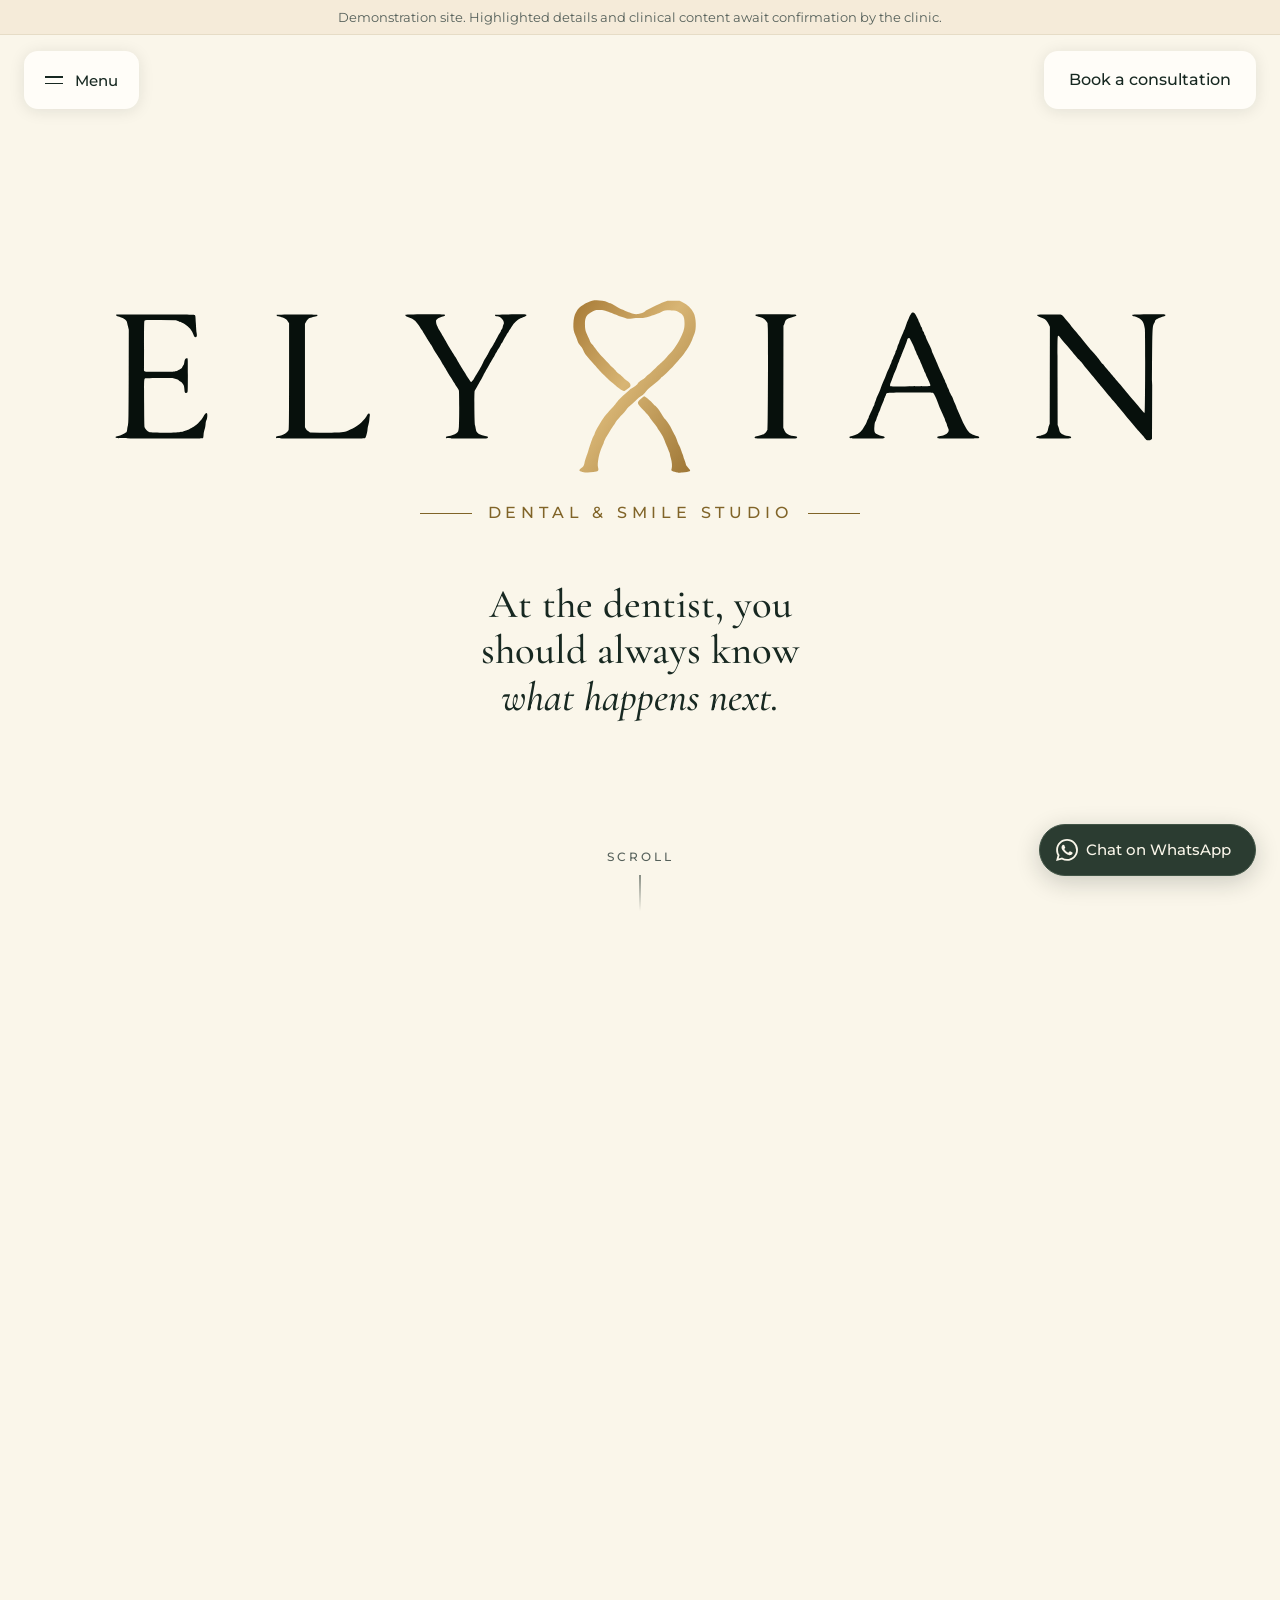
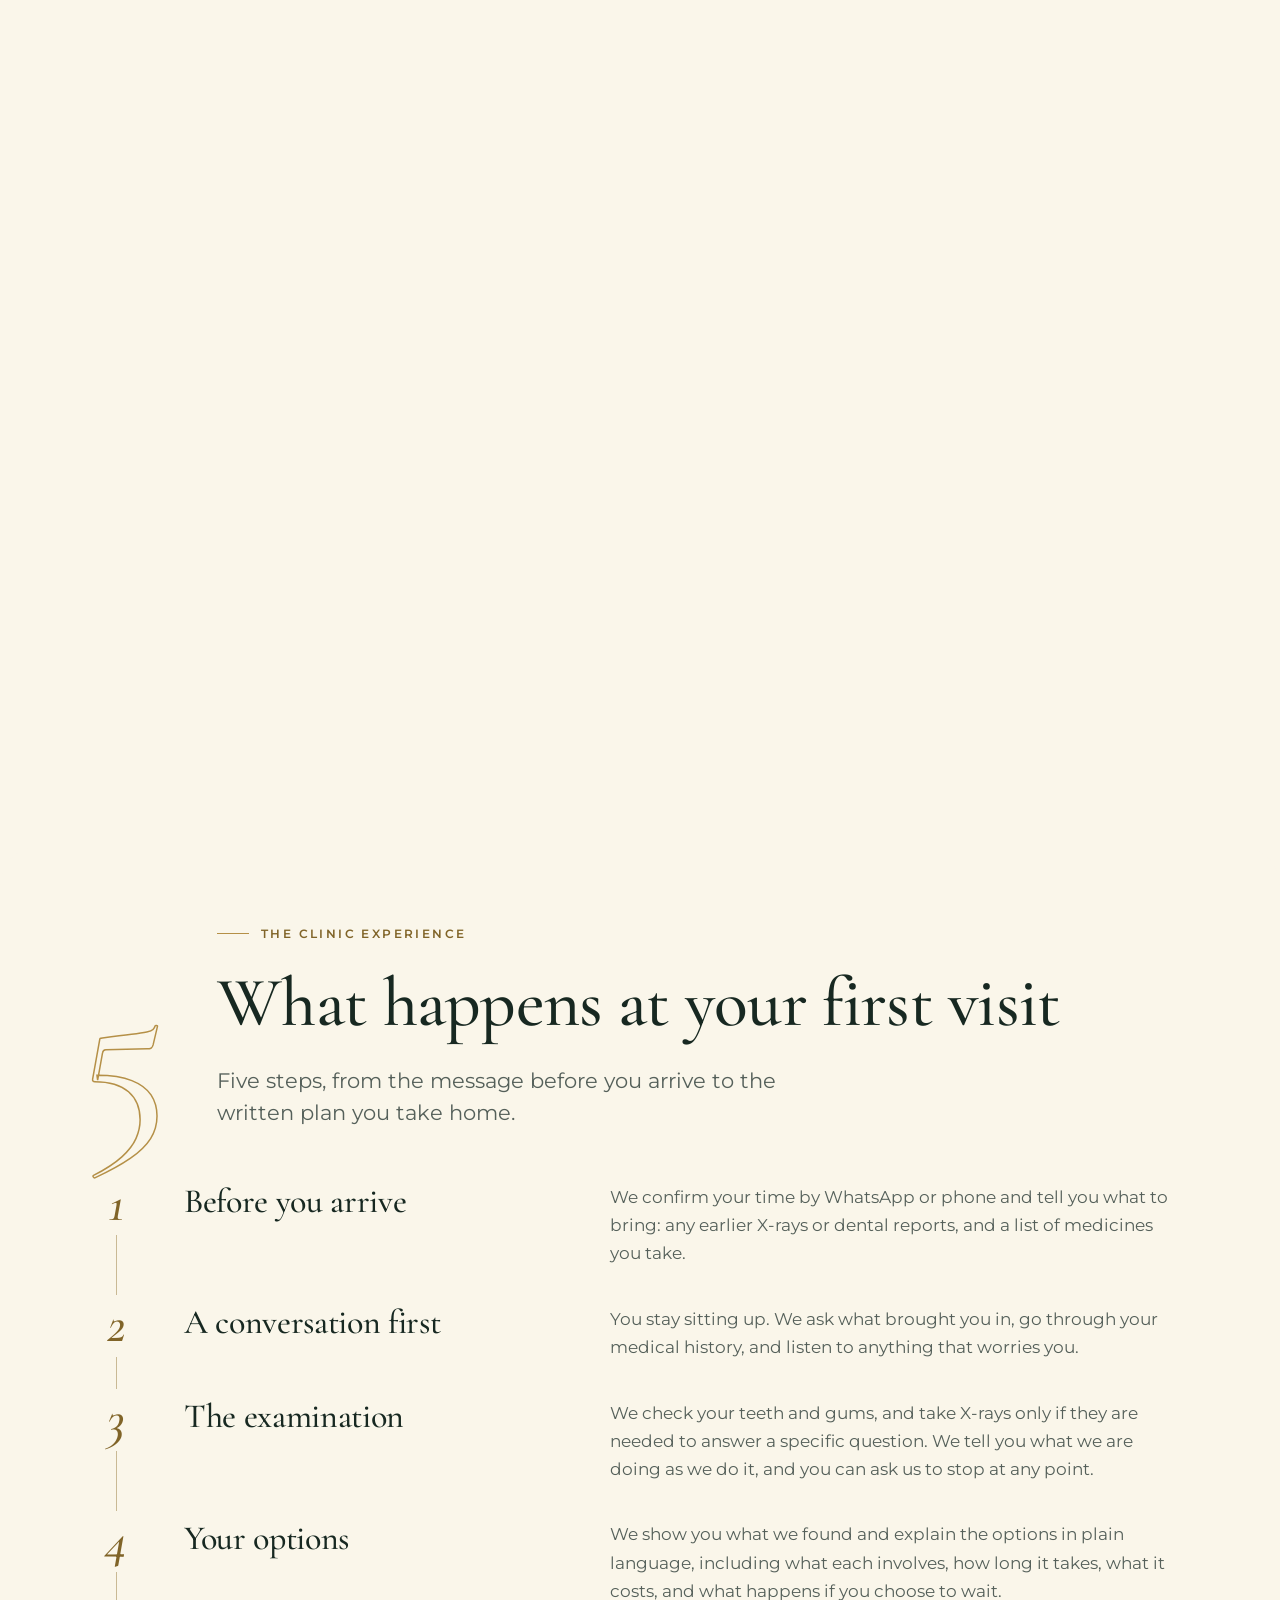
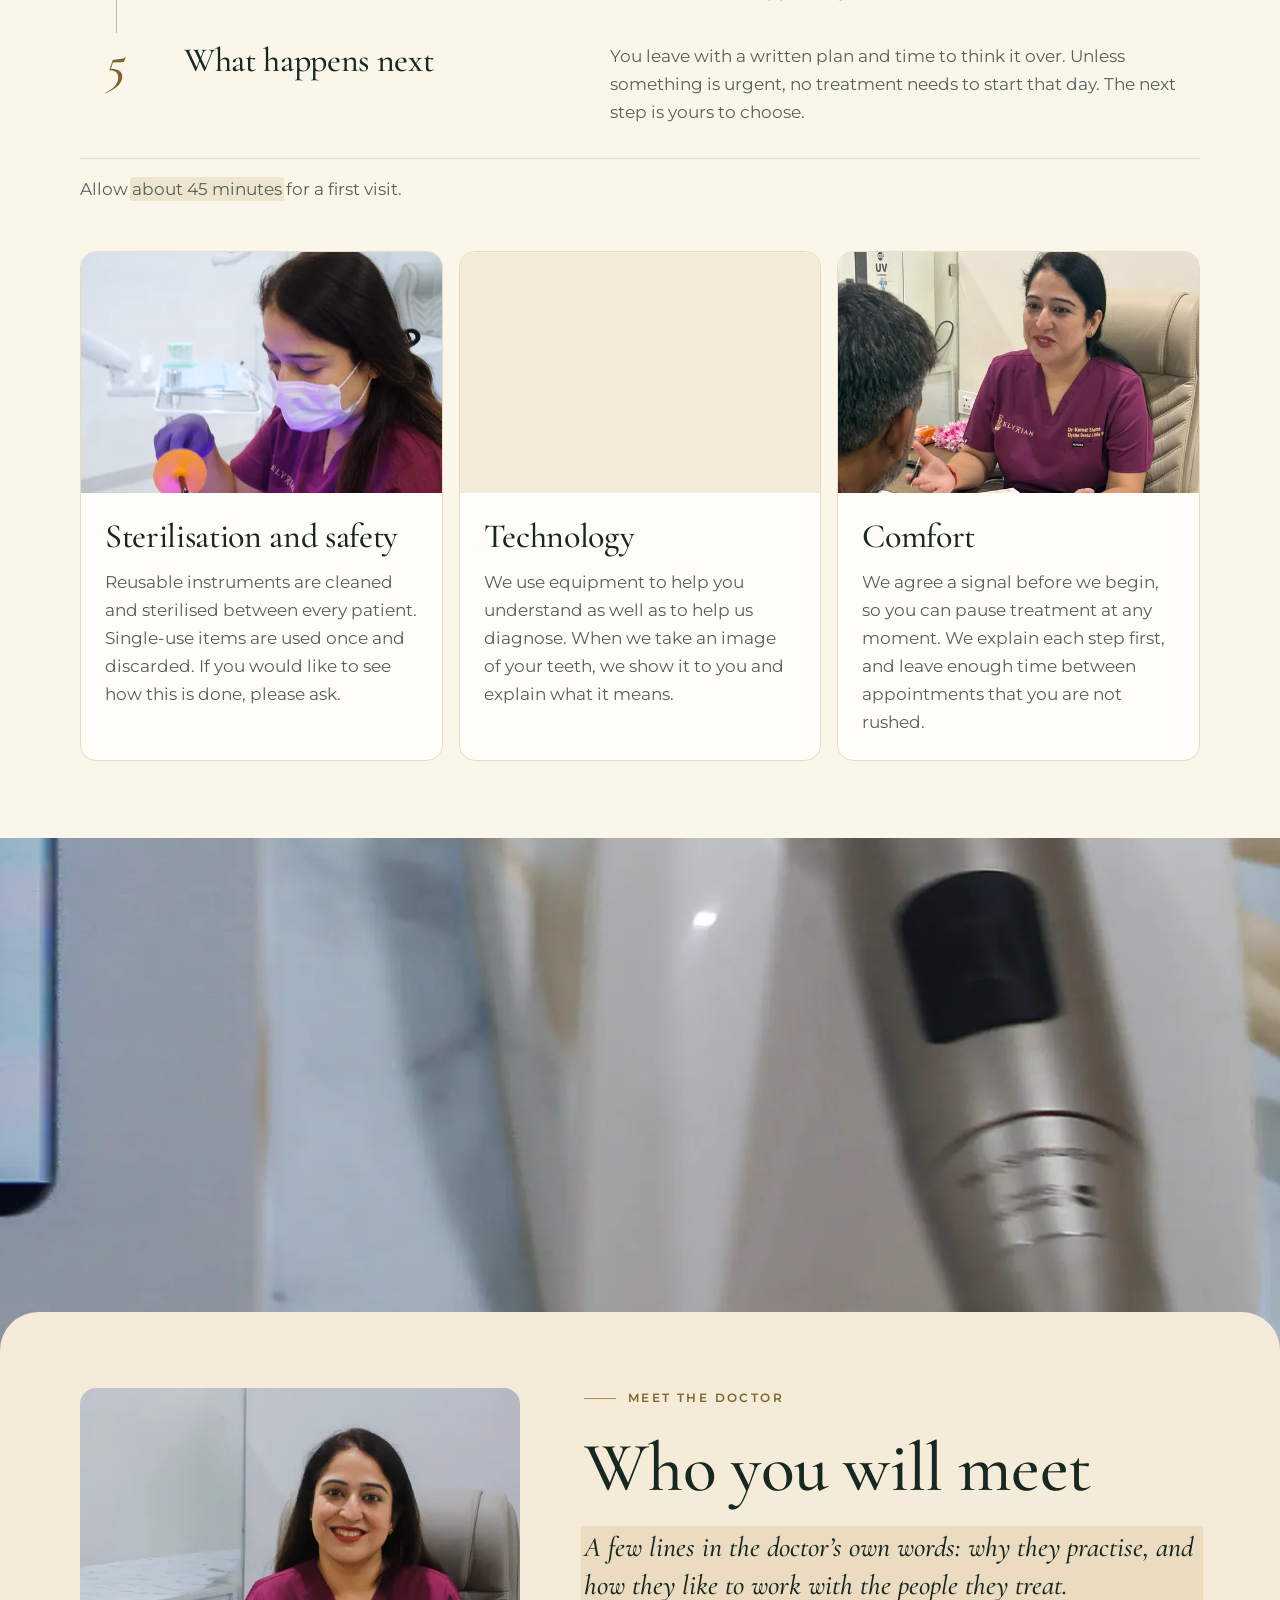
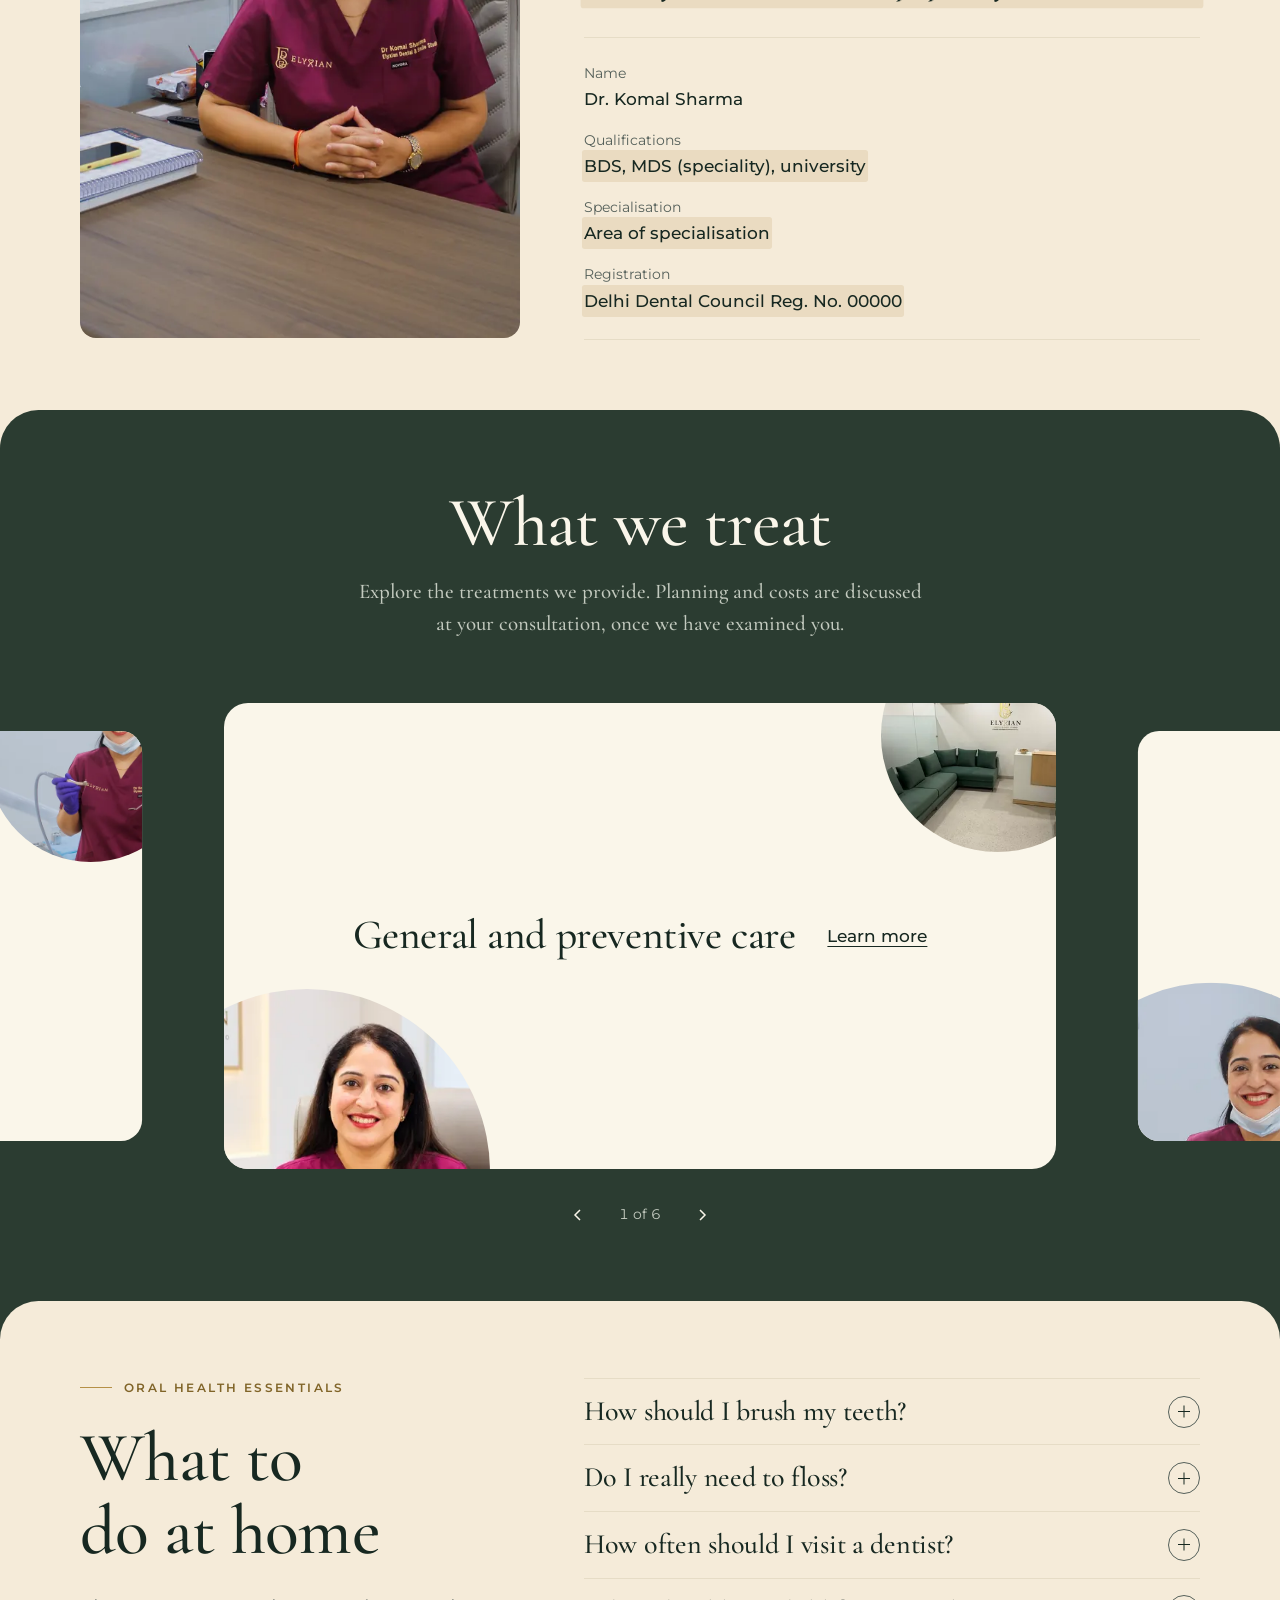
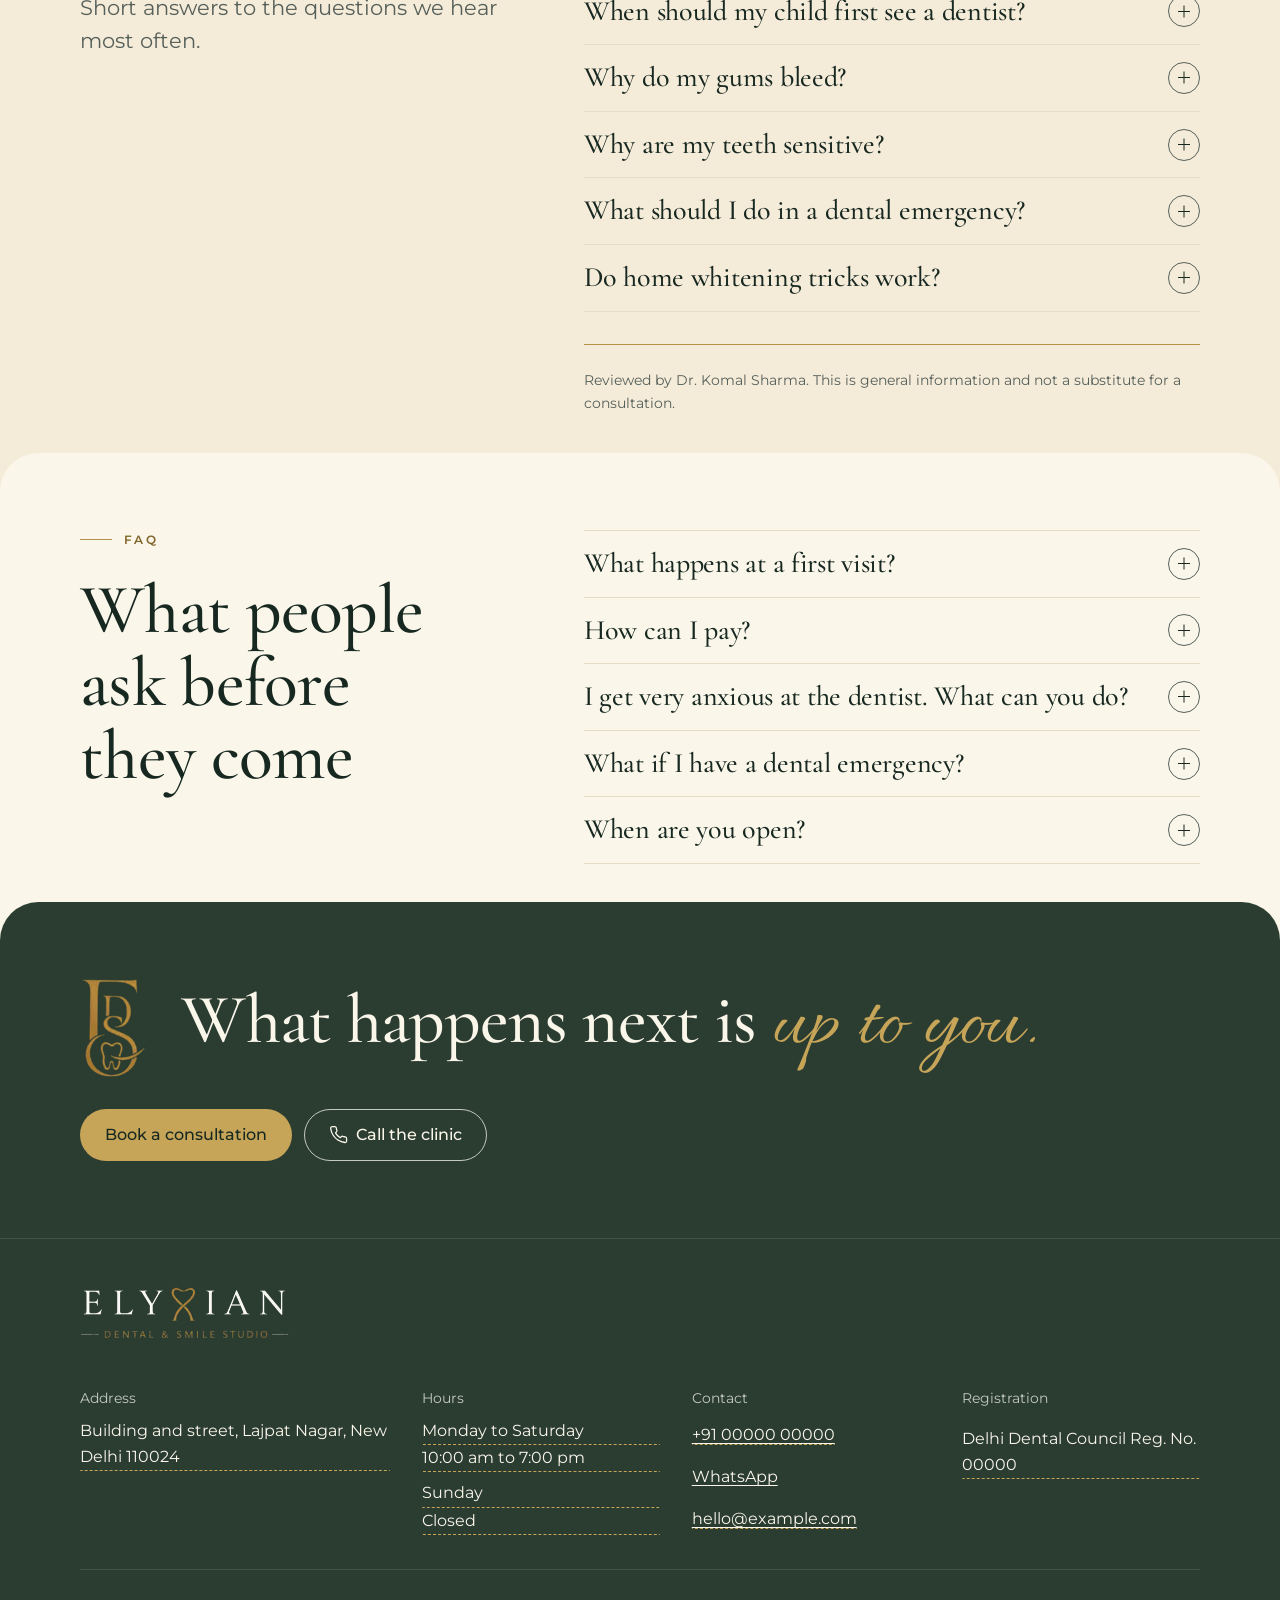
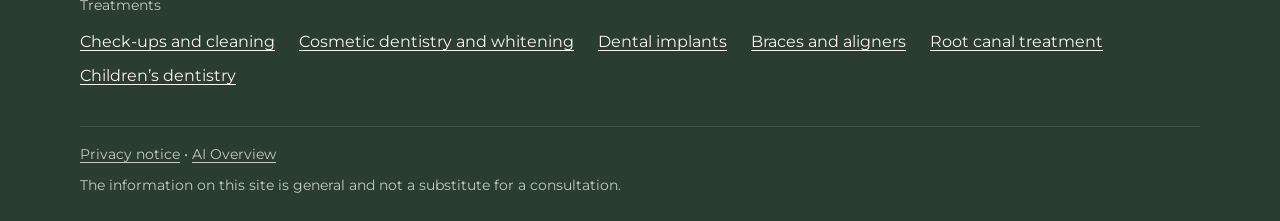
==== commit 18a10f38: "feat: add product marketing agent and domain-specific marketing skills" ====
--- a/index.html
+++ b/index.html
@@ -6,19 +6,20 @@
 <meta name="viewport" content="width=device-width, initial-scale=1">
 <title>Dentist in Lajpat Nagar, South Delhi | Elyxian Dental &amp; Smile Studio</title>
 <meta name="description" content="Elyxian Dental &amp; Smile Studio is a dental clinic in Lajpat Nagar, New Delhi. See what a first visit involves, meet the doctor, and request a consultation.">
-<link rel="canonical" href="https://www.example.com/">
+<link rel="canonical" href="https://elyxianstudio.com/">
 <meta name="theme-color" content="#faf6ea">
 <meta property="og:type" content="website">
 <meta property="og:site_name" content="Elyxian Dental &amp; Smile Studio">
 <meta property="og:title" content="Elyxian Dental &amp; Smile Studio, Lajpat Nagar, New Delhi">
 <meta property="og:description" content="At the dentist, you should always know what happens next. See what a first visit involves and request a consultation.">
-<meta property="og:url" content="https://www.example.com/">
-<meta property="og:image" content="https://www.example.com/assets/og-image.jpg">
+<meta property="og:url" content="https://elyxianstudio.com/">
+<meta property="og:image" content="https://elyxianstudio.com/assets/og-image.jpg">
 <meta property="og:image:width" content="1200">
 <meta property="og:image:height" content="630">
 <meta property="og:image:alt" content="Elyxian Dental &amp; Smile Studio, Lajpat Nagar, New Delhi">
 <meta property="og:locale" content="en_IN">
 <meta name="twitter:card" content="summary_large_image">
+<link rel="alternate" type="text/markdown" href="llms.txt" title="Clinic Overview for AI Models">
 <link rel="icon" href="assets/brand/favicon-32.png" sizes="32x32" type="image/png">
 <link rel="icon" href="assets/brand/favicon-48.png" sizes="48x48" type="image/png">
 <link rel="apple-touch-icon" href="assets/brand/apple-touch-icon.png">
@@ -446,7 +447,7 @@
       </ul>
     </nav>
     <div class="footer-base">
-      <p><a href="book.html#privacy">Privacy notice</a></p>
+      <p><a href="book.html#privacy">Privacy notice</a> &bull; <a href="llms.txt">AI Overview</a></p>
       <p>The information on this site is general and not a substitute for a consultation.</p>
     </div>
   </div>
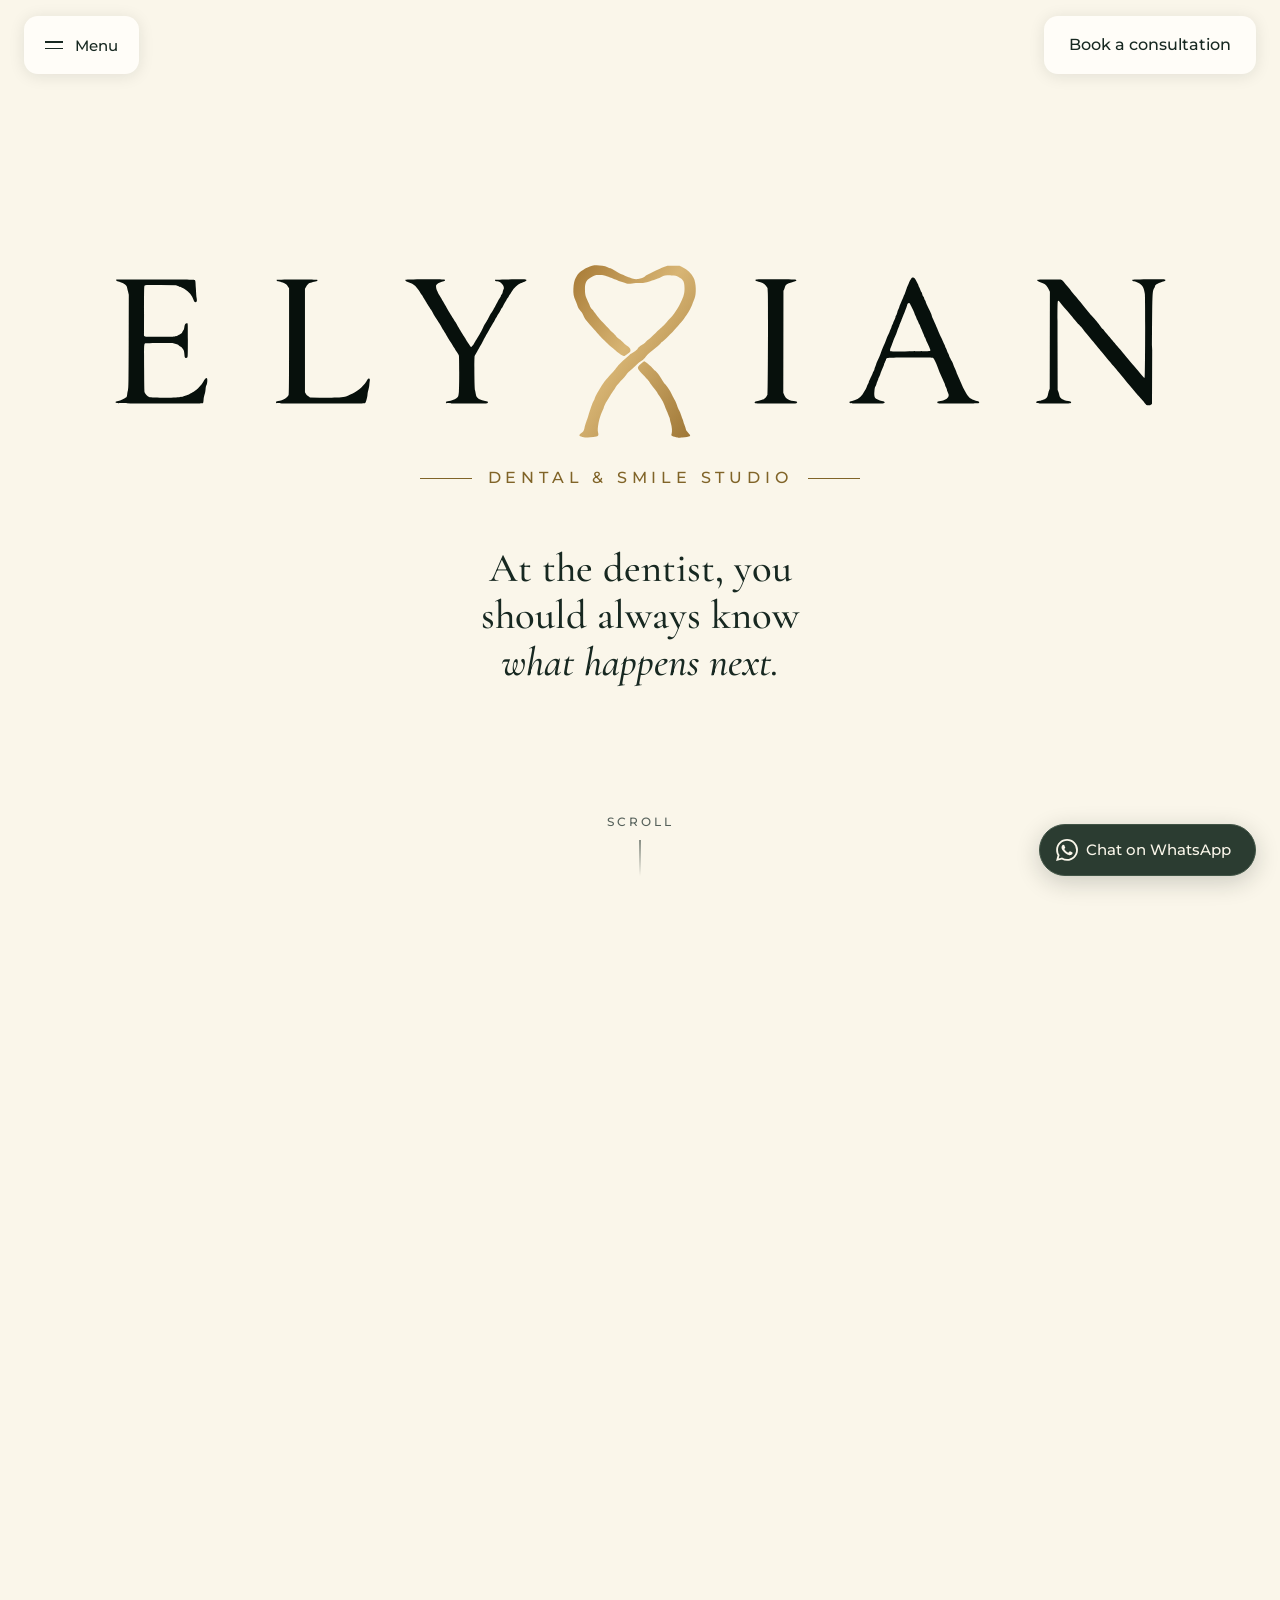
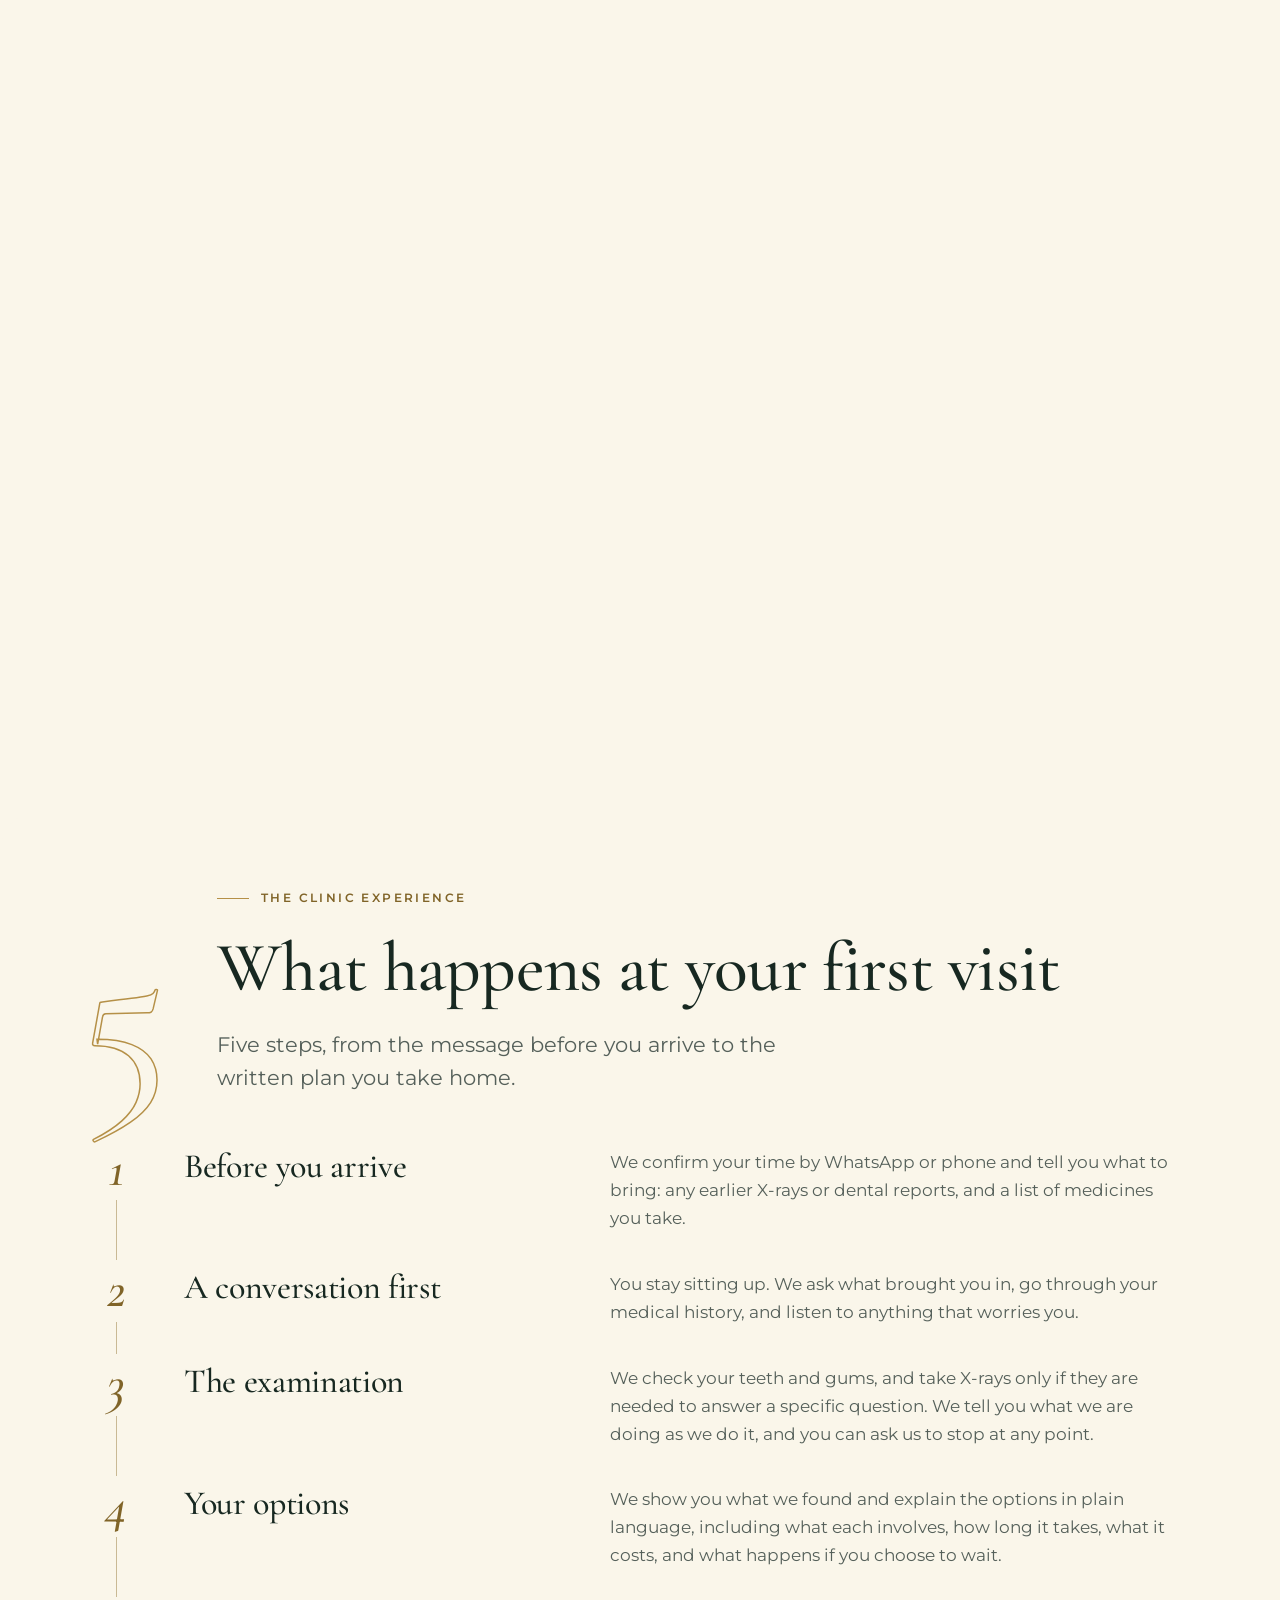
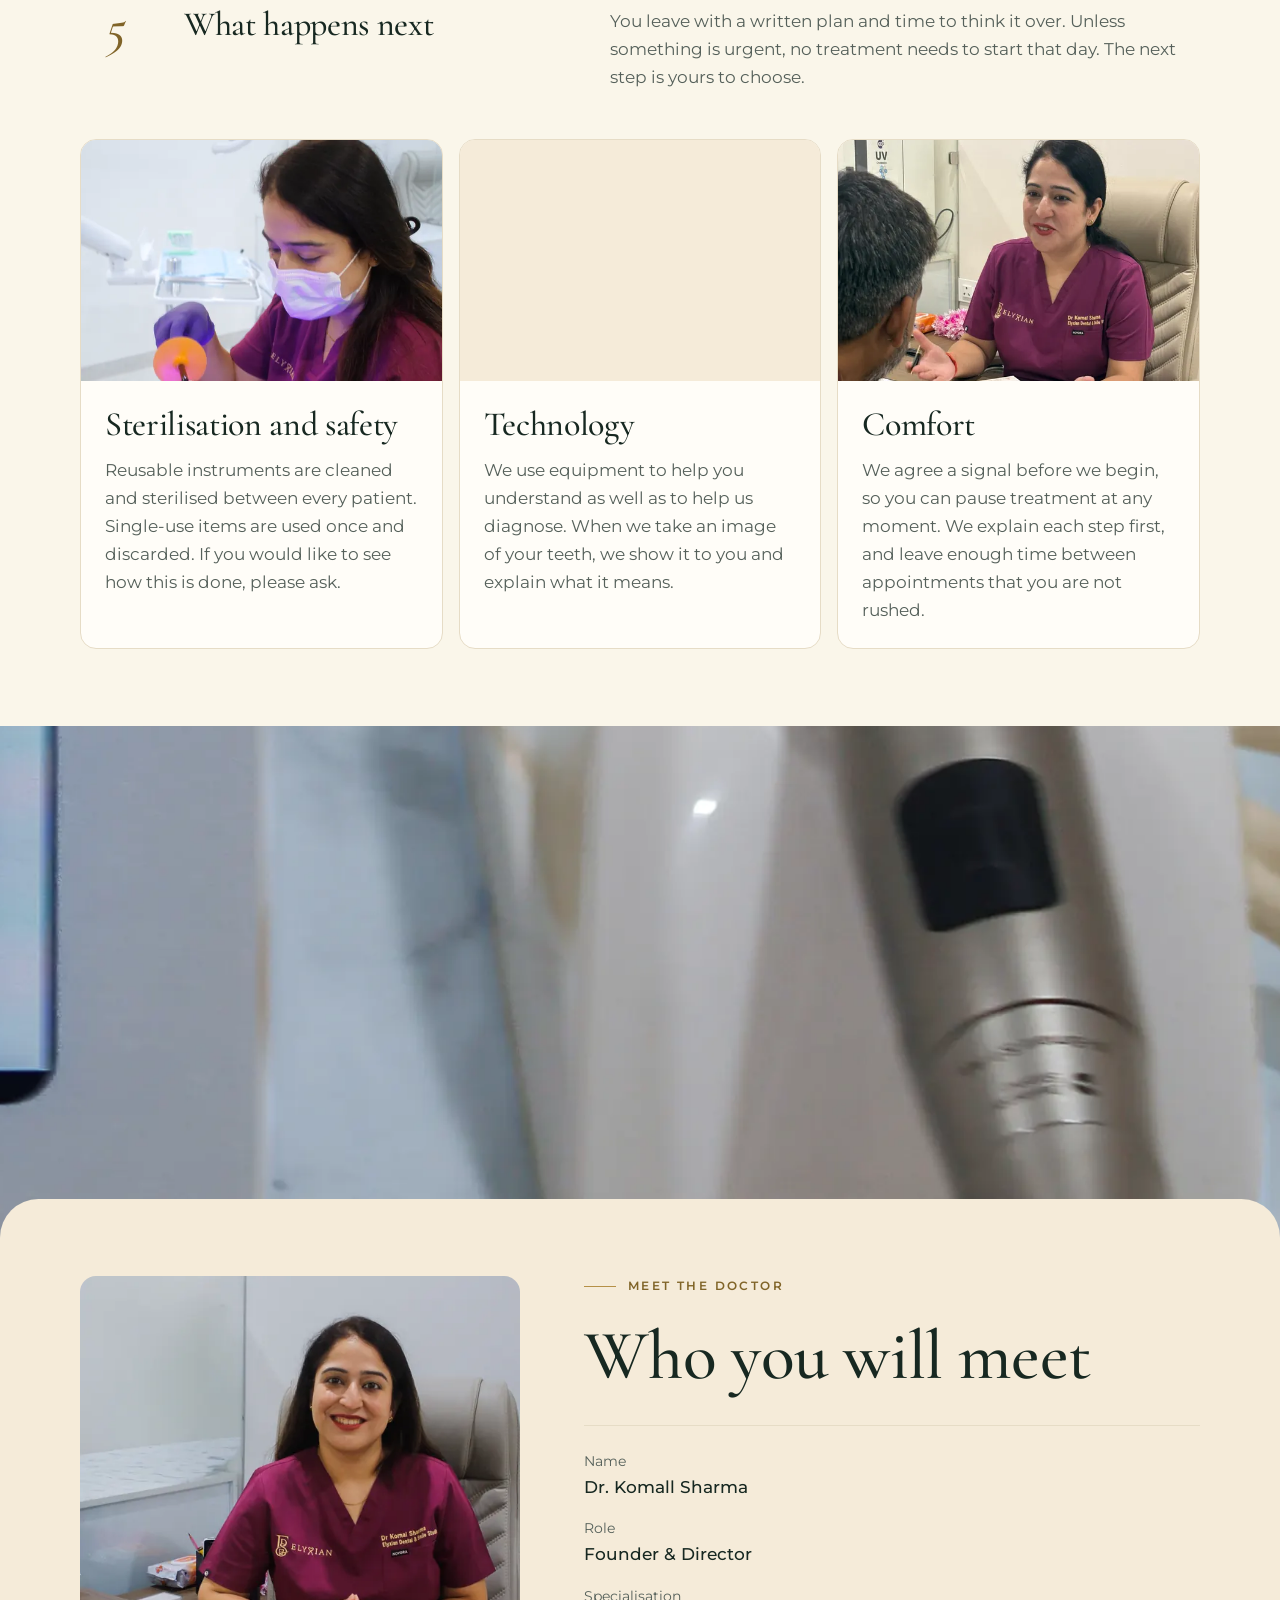
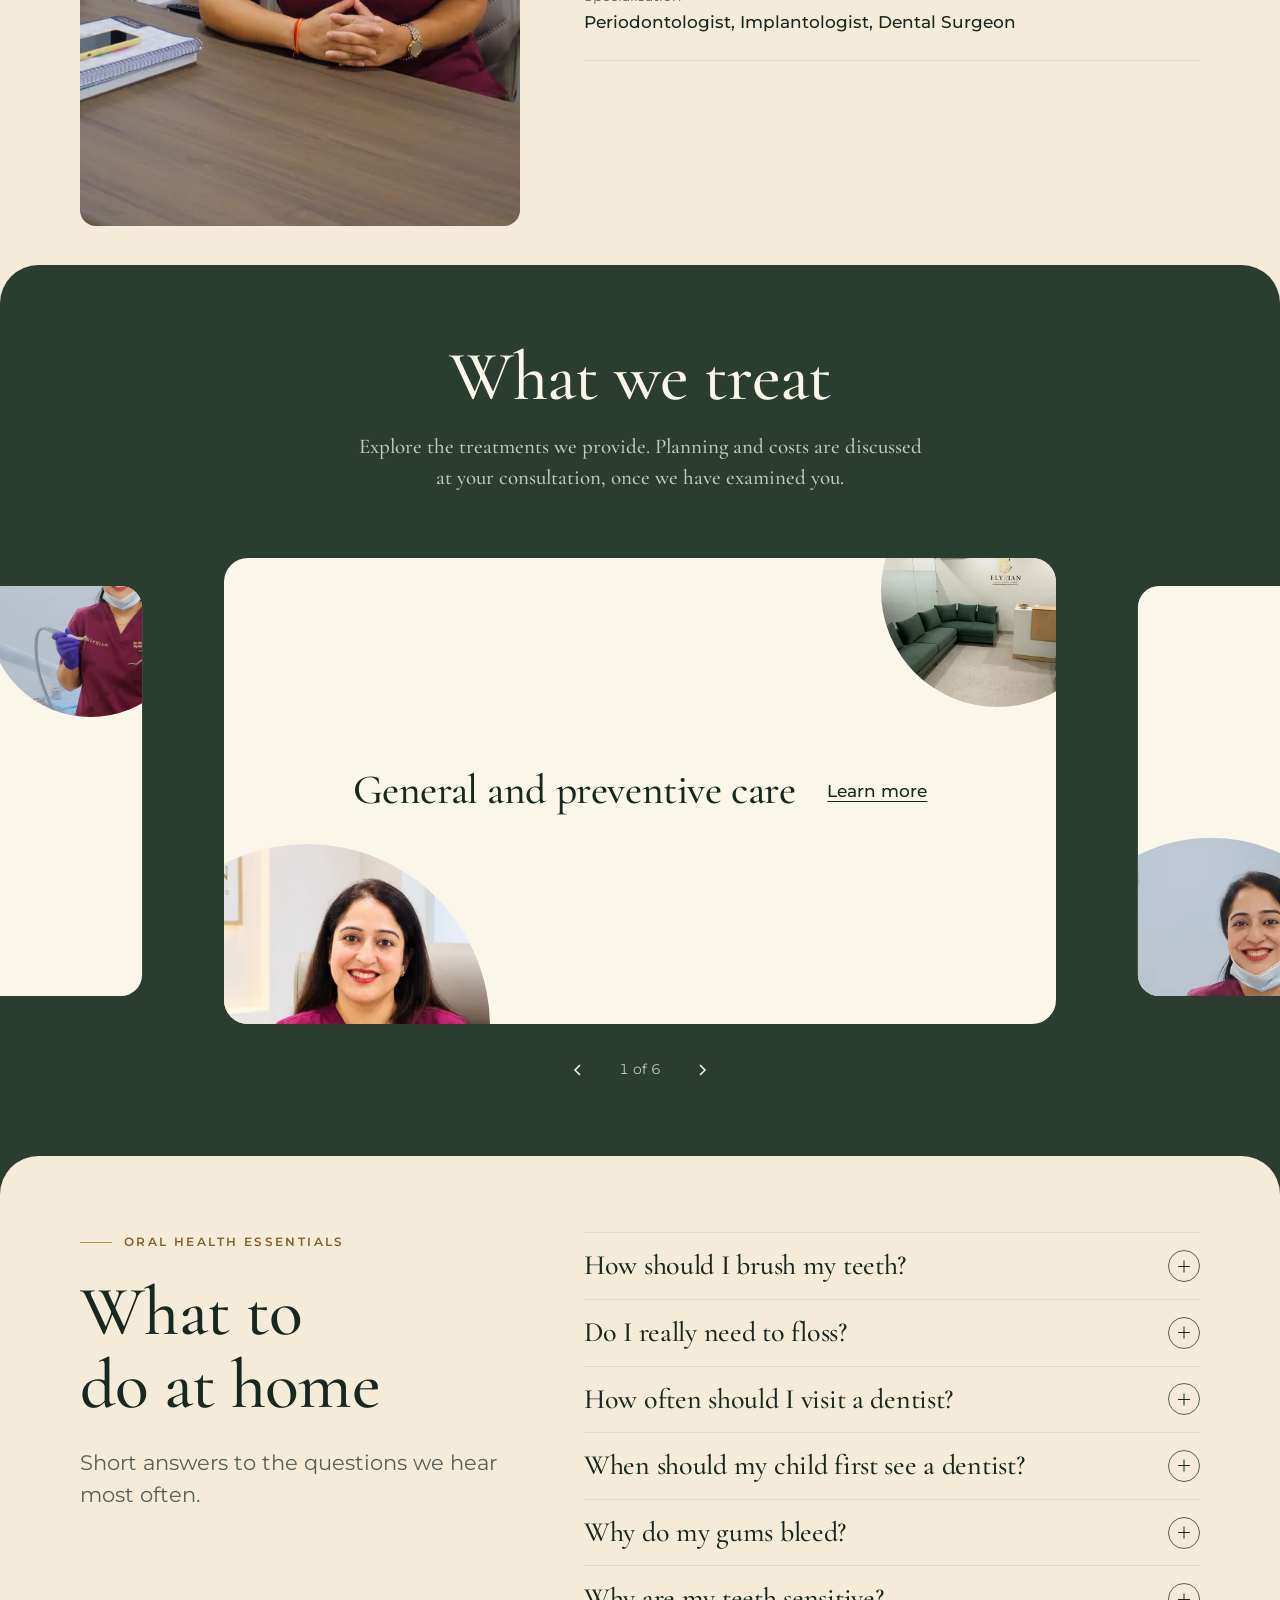
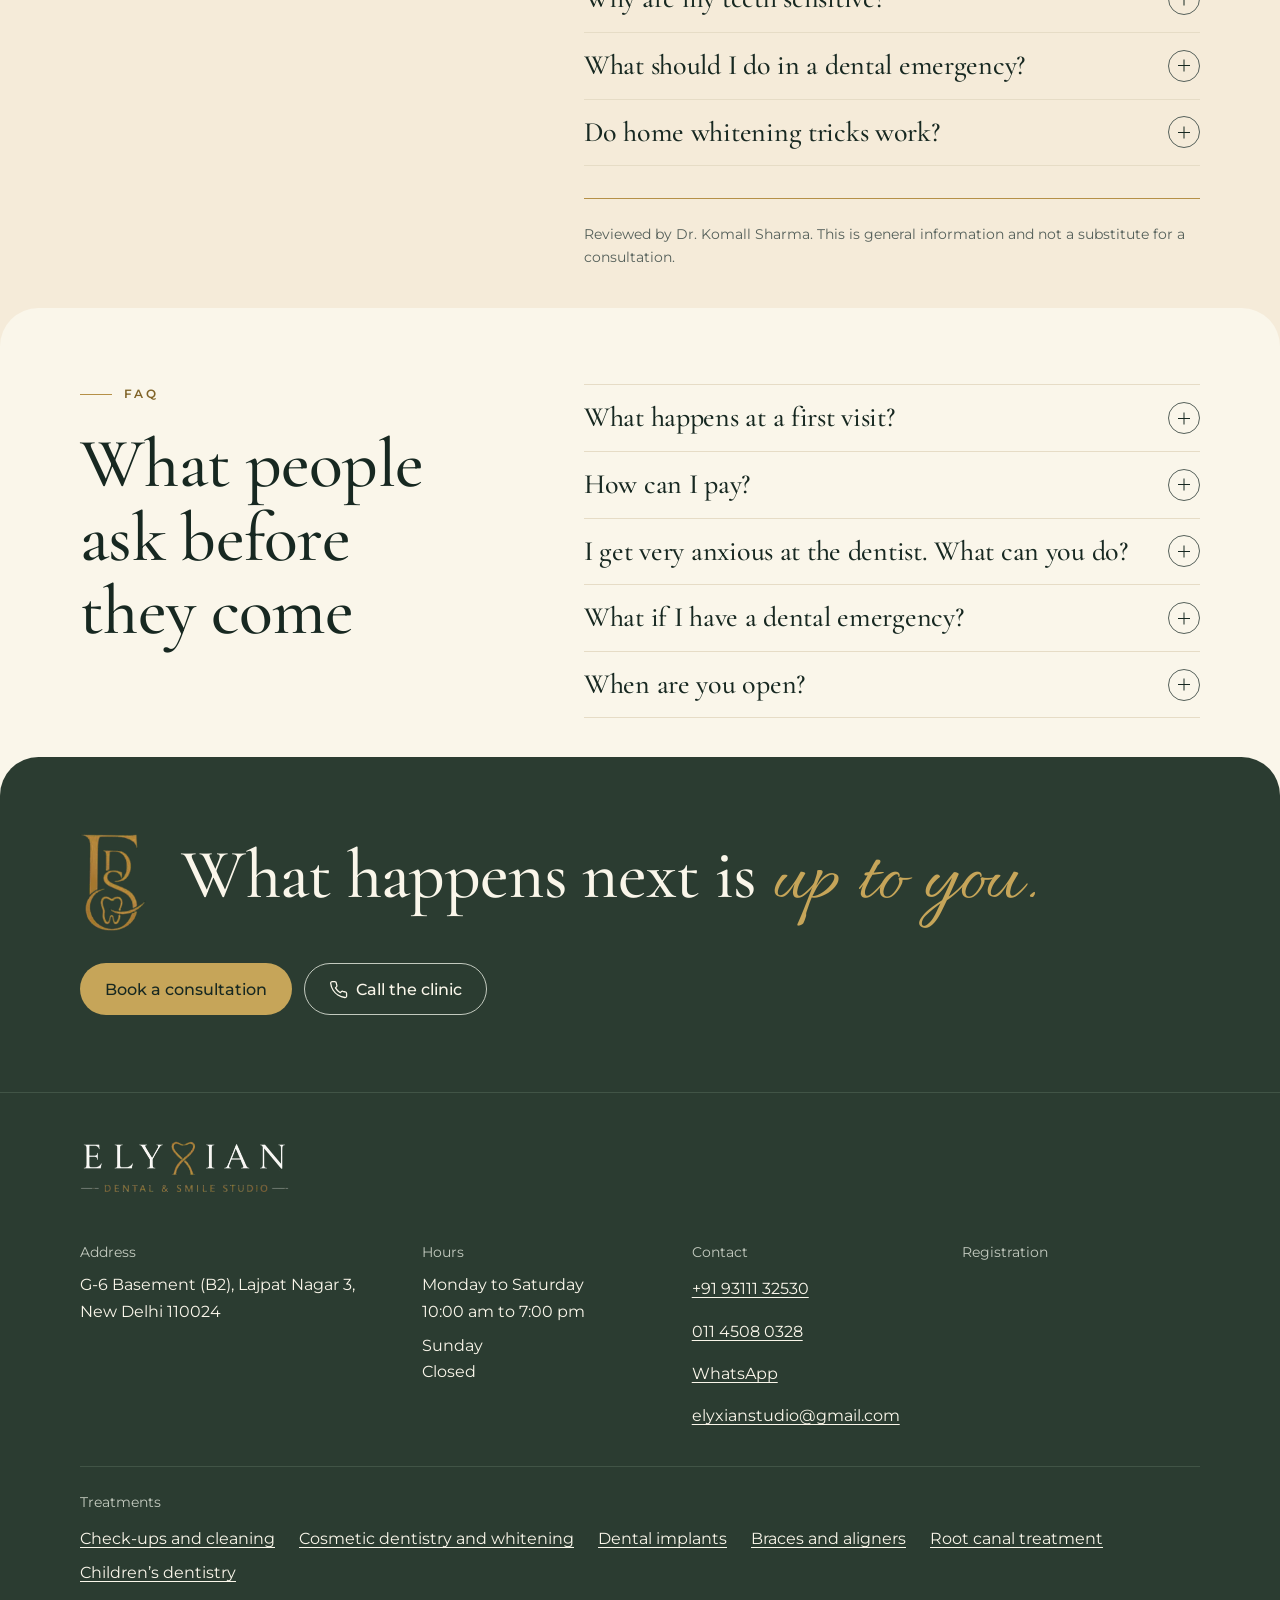
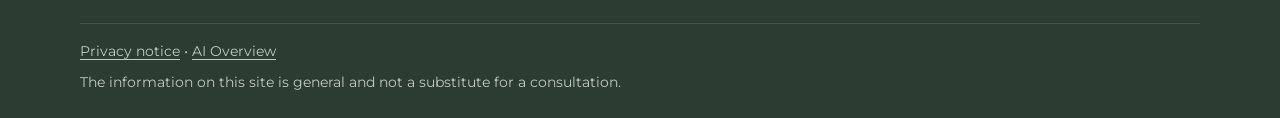
==== commit dfc2db63: "Add real clinic details and remove demo content - Address: G-6 Basement (B2), Lajpat Nagar 3, New De" ====
--- a/index.html
+++ b/index.html
@@ -6,14 +6,14 @@
 <meta name="viewport" content="width=device-width, initial-scale=1">
 <title>Dentist in Lajpat Nagar, South Delhi | Elyxian Dental &amp; Smile Studio</title>
 <meta name="description" content="Elyxian Dental &amp; Smile Studio is a dental clinic in Lajpat Nagar, New Delhi. See what a first visit involves, meet the doctor, and request a consultation.">
-<link rel="canonical" href="https://elyxianstudio.com/">
+<link rel="canonical" href="https://www.elyxianstudio.com/">
 <meta name="theme-color" content="#faf6ea">
 <meta property="og:type" content="website">
 <meta property="og:site_name" content="Elyxian Dental &amp; Smile Studio">
 <meta property="og:title" content="Elyxian Dental &amp; Smile Studio, Lajpat Nagar, New Delhi">
 <meta property="og:description" content="At the dentist, you should always know what happens next. See what a first visit involves and request a consultation.">
-<meta property="og:url" content="https://elyxianstudio.com/">
-<meta property="og:image" content="https://elyxianstudio.com/assets/og-image.jpg">
+<meta property="og:url" content="https://www.elyxianstudio.com/">
+<meta property="og:image" content="https://www.elyxianstudio.com/assets/og-image.jpg">
 <meta property="og:image:width" content="1200">
 <meta property="og:image:height" content="630">
 <meta property="og:image:alt" content="Elyxian Dental &amp; Smile Studio, Lajpat Nagar, New Delhi">
@@ -40,7 +40,6 @@
   <symbol id="i-cal" viewBox="0 0 24 24"><path fill="none" stroke="currentColor" stroke-width="1.6" stroke-linecap="round" stroke-linejoin="round" d="M3 5h18v16H3zM3 10h18M8 3v4M16 3v4"/></symbol>
 </svg>
 
-<p class="demo-strip" data-demo-strip>Demonstration site. Highlighted details and clinical content await confirmation by the clinic.</p>
 
 <header class="site-header">
   <div class="header-inner">
@@ -61,8 +60,8 @@
     </ol>
     <div class="nav-foot">
       <a class="btn btn--primary" href="book.html">Book a consultation</a>
-      <a class="btn btn--ghost" data-link="whatsapp" href="https://wa.me/" rel="noopener"><svg aria-hidden="true"><use href="#i-wa"/></svg>WhatsApp</a>
-      <a class="btn btn--ghost" data-link="call" href="tel:+910000000000"><svg aria-hidden="true"><use href="#i-phone"/></svg>Call</a>
+      <a class="btn btn--ghost" data-link="whatsapp" href="https://wa.me/919311132530" rel="noopener"><svg aria-hidden="true"><use href="#i-wa"/></svg>WhatsApp</a>
+      <a class="btn btn--ghost" data-link="call" href="tel:+919311132530"><svg aria-hidden="true"><use href="#i-phone"/></svg>Call</a>
     </div>
   </nav>
 </header>
@@ -123,22 +122,21 @@
           <p>You leave with a written plan and time to think it over. Unless something is urgent, no treatment needs to start that day. The next step is yours to choose.</p>
         </li>
       </ol>
-      <p class="visit-length reveal">Allow <span data-c="firstVisitLength">about 45 minutes</span> for a first visit.</p>
 
       <!-- [CONFIRM] Sterilisation, technology and comfort are general wording. Replace with the clinic's actual protocols and equipment. -->
       <div class="care">
         <div class="card reveal">
-          <figure class="figure"><img src="assets/photos/care-hygiene-600.webp" srcset="assets/photos/care-hygiene-600.webp 600w, assets/photos/care-hygiene-1200.webp 1200w" sizes="(min-width: 48rem) 30vw, 100vw" width="600" height="400" loading="lazy" decoding="async" alt="Dr. Komal Sharma in a face mask and gloves, using a dental curing light during treatment"></figure>
+          <figure class="figure"><img src="assets/photos/care-hygiene-600.webp" srcset="assets/photos/care-hygiene-600.webp 600w, assets/photos/care-hygiene-1200.webp 1200w" sizes="(min-width: 48rem) 30vw, 100vw" width="600" height="400" loading="lazy" decoding="async" alt="Dr. Komall Sharma in a face mask and gloves, using a dental curing light during treatment"></figure>
           <h3>Sterilisation and safety</h3>
           <p>Reusable instruments are cleaned and sterilised between every patient. Single-use items are used once and discarded. If you would like to see how this is done, please ask.</p>
         </div>
         <div class="card reveal">
-          <figure class="figure"><img src="assets/photos/care-imaging-600.webp" srcset="assets/photos/care-imaging-600.webp 600w, assets/photos/care-imaging-1200.webp 1200w" sizes="(min-width: 48rem) 30vw, 100vw" width="600" height="400" loading="lazy" decoding="async" alt="Dr. Komal Sharma at a workstation with a full-mouth dental X-ray open on a laptop"></figure>
+          <figure class="figure"><img src="assets/photos/care-imaging-600.webp" srcset="assets/photos/care-imaging-600.webp 600w, assets/photos/care-imaging-1200.webp 1200w" sizes="(min-width: 48rem) 30vw, 100vw" width="600" height="400" loading="lazy" decoding="async" alt="Dr. Komall Sharma at a workstation with a full-mouth dental X-ray open on a laptop"></figure>
           <h3>Technology</h3>
           <p>We use equipment to help you understand as well as to help us diagnose. When we take an image of your teeth, we show it to you and explain what it means.</p>
         </div>
         <div class="card reveal">
-          <figure class="figure"><img src="assets/photos/care-explain-600.webp" srcset="assets/photos/care-explain-600.webp 600w, assets/photos/care-explain-1200.webp 1200w" sizes="(min-width: 48rem) 30vw, 100vw" width="600" height="400" loading="lazy" decoding="async" alt="Dr. Komal Sharma explaining something to a patient across the consultation desk"></figure>
+          <figure class="figure"><img src="assets/photos/care-explain-600.webp" srcset="assets/photos/care-explain-600.webp 600w, assets/photos/care-explain-1200.webp 1200w" sizes="(min-width: 48rem) 30vw, 100vw" width="600" height="400" loading="lazy" decoding="async" alt="Dr. Komall Sharma explaining something to a patient across the consultation desk"></figure>
           <h3>Comfort</h3>
           <p>We agree a signal before we begin, so you can pause treatment at any moment. We explain each step first, and leave enough time between appointments that you are not rushed.</p>
         </div>
@@ -152,16 +150,14 @@
 
   <section class="section section--deep sheet" id="doctor" aria-labelledby="doctor-title">
     <div class="wrap doctor">
-      <figure class="figure figure--round reveal"><img src="assets/photos/doctor-600.webp" srcset="assets/photos/doctor-600.webp 600w, assets/photos/doctor-1200.webp 1200w" sizes="(min-width: 48rem) 40vw, 100vw" width="600" height="750" loading="lazy" decoding="async" alt="Dr. Komal Sharma, smiling, seated at the consultation desk"></figure>
+      <figure class="figure figure--round reveal"><img src="assets/photos/doctor-600.webp" srcset="assets/photos/doctor-600.webp 600w, assets/photos/doctor-1200.webp 1200w" sizes="(min-width: 48rem) 40vw, 100vw" width="600" height="750" loading="lazy" decoding="async" alt="Dr. Komall Sharma, smiling, seated at the consultation desk"></figure>
       <div class="reveal">
         <p class="eyebrow">Meet the Doctor</p>
         <h2 id="doctor-title">Who you will meet</h2>
-        <p class="doctor-note" data-c="doctorNote">A few lines in the doctor’s own words: why they practise, and how they like to work with the people they treat.</p>
         <dl class="doctor-meta">
-          <div><dt>Name</dt><dd data-c="doctorName">Dr. Komal Sharma</dd></div>
-          <div><dt>Qualifications</dt><dd data-c="doctorQualifications">BDS, MDS (speciality), university</dd></div>
-          <div><dt>Specialisation</dt><dd data-c="doctorSpecialisation">Area of specialisation</dd></div>
-          <div><dt>Registration</dt><dd data-c="doctorRegistration">Delhi Dental Council Reg. No. 00000</dd></div>
+          <div><dt>Name</dt><dd data-c="doctorName">Dr. Komall Sharma</dd></div>
+          <div><dt>Role</dt><dd data-c="doctorRole">Founder &amp; Director</dd></div>
+          <div><dt>Specialisation</dt><dd data-c="doctorSpecialisation">Periodontologist, Implantologist, Dental Surgeon</dd></div>
         </dl>
       </div>
     </div>
@@ -357,7 +353,7 @@
           </details>
         </div>
         <div class="note-block small-note">
-          <p>Reviewed by <span data-c="doctorName">Dr. Komal Sharma</span>. This is general information and not a substitute for a consultation.</p>
+          <p>Reviewed by <span data-c="doctorName">Dr. Komall Sharma</span>. This is general information and not a substitute for a consultation.</p>
         </div>
       </div>
     </div>
@@ -372,11 +368,11 @@
       <div class="disclosure-list accordion reveal" data-faq>
         <details class="disclosure">
           <summary><h3 class="disclosure-title">What happens at a first visit?</h3><span class="plus" aria-hidden="true"></span></summary>
-          <div class="disclosure-body"><p>A conversation, an examination, and an explanation of your options. Allow <span data-c="firstVisitLength">about 45 minutes</span>, and bring any earlier reports and a list of your medicines. <a href="#experience">See each step</a>.</p></div>
+          <div class="disclosure-body"><p>A conversation, an examination, and an explanation of your options. Please bring any earlier reports and a list of your medicines. <a href="#experience">See each step</a>.</p></div>
         </details>
         <details class="disclosure">
           <summary><h3 class="disclosure-title">How can I pay?</h3><span class="plus" aria-hidden="true"></span></summary>
-          <div class="disclosure-body"><p>We accept <span data-c="payment">UPI, debit and credit cards, and EMI through selected banks</span>. Costs are discussed and agreed before treatment begins.</p></div>
+          <div class="disclosure-body"><p>Costs are discussed and agreed before treatment begins. To ask which payment methods the clinic accepts, call or send a WhatsApp message.</p></div>
         </details>
         <details class="disclosure">
           <summary><h3 class="disclosure-title">I get very anxious at the dentist. What can you do?</h3><span class="plus" aria-hidden="true"></span></summary>
@@ -384,7 +380,7 @@
         </details>
         <details class="disclosure">
           <summary><h3 class="disclosure-title">What if I have a dental emergency?</h3><span class="plus" aria-hidden="true"></span></summary>
-          <div class="disclosure-body"><p>During clinic hours, <a data-link="call" href="tel:+910000000000">call us</a> so we can advise you. <span data-c="afterHours">Outside clinic hours, send a WhatsApp message and the clinic will reply at the earliest opening.</span> <a href="book.html#emergency">See the emergency instructions</a>.</p></div>
+          <div class="disclosure-body"><p>During clinic hours, <a data-link="call" href="tel:+919311132530">call us</a> so we can advise you. <span data-c="afterHours">Outside clinic hours, send a WhatsApp message and the clinic will reply at the earliest opening.</span> <a href="book.html#emergency">See the emergency instructions</a>.</p></div>
         </details>
         <details class="disclosure">
           <summary><h3 class="disclosure-title">When are you open?</h3><span class="plus" aria-hidden="true"></span></summary>
@@ -402,7 +398,7 @@
       </div>
       <div class="btn-row">
         <a class="btn btn--primary" href="book.html">Book a consultation</a>
-        <a class="btn btn--ghost" data-link="call" href="tel:+910000000000">
+        <a class="btn btn--ghost" data-link="call" href="tel:+919311132530">
           <svg aria-hidden="true"><use href="#i-phone"/></svg>Call the clinic
         </a>
       </div>
@@ -416,7 +412,7 @@
     <div class="footer-grid">
       <div>
         <p class="footer-label">Address</p>
-        <address data-c="addressFull">Building and street, Lajpat Nagar, New Delhi 110024</address>
+        <address data-c="addressFull">G-6 Basement (B2), Lajpat Nagar 3, New Delhi 110024</address>
       </div>
       <div>
         <p class="footer-label">Hours</p>
@@ -425,14 +421,14 @@
       <div>
         <p class="footer-label">Contact</p>
         <ul>
-          <li><a data-link="call" href="tel:+910000000000"><span data-c="phone">+91 00000 00000</span></a></li>
-          <li><a data-link="whatsapp" href="https://wa.me/" rel="noopener">WhatsApp</a></li>
-          <li><a data-link="email" href="mailto:hello@example.com"><span data-c="email">hello@example.com</span></a></li>
+          <li><a data-link="call" href="tel:+919311132530"><span data-c="phone">+91 93111 32530</span></a></li>
+          <li><a data-link="landline" href="tel:+911145080328"><span data-c="landline">011 4508 0328</span></a></li>
+          <li><a data-link="whatsapp" href="https://wa.me/919311132530" rel="noopener">WhatsApp</a></li>
+          <li><a data-link="email" href="mailto:elyxianstudio@gmail.com"><span data-c="email">elyxianstudio@gmail.com</span></a></li>
         </ul>
       </div>
       <div>
         <p class="footer-label">Registration</p>
-        <p data-c="doctorRegistration">Delhi Dental Council Reg. No. 00000</p>
       </div>
     </div>
     <nav class="footer-links" aria-label="Treatments">
@@ -454,10 +450,10 @@
 </footer>
 
 <nav class="action-bar" aria-label="Quick actions">
-  <a data-link="call" href="tel:+910000000000"><svg aria-hidden="true"><use href="#i-phone"/></svg>Call</a>
-  <a data-link="whatsapp" href="https://wa.me/" rel="noopener"><svg aria-hidden="true"><use href="#i-wa"/></svg>WhatsApp</a>
+  <a data-link="call" href="tel:+919311132530"><svg aria-hidden="true"><use href="#i-phone"/></svg>Call</a>
+  <a data-link="whatsapp" href="https://wa.me/919311132530" rel="noopener"><svg aria-hidden="true"><use href="#i-wa"/></svg>WhatsApp</a>
   <a href="book.html"><svg aria-hidden="true"><use href="#i-cal"/></svg>Book</a>
 </nav>
-<a class="wa-float" data-link="whatsapp" href="https://wa.me/" rel="noopener"><svg aria-hidden="true"><use href="#i-wa"/></svg>Chat on WhatsApp</a>
+<a class="wa-float" data-link="whatsapp" href="https://wa.me/919311132530" rel="noopener"><svg aria-hidden="true"><use href="#i-wa"/></svg>Chat on WhatsApp</a>
 </body>
 </html>
--- a/css/styles.css
+++ b/css/styles.css
@@ -139,12 +139,6 @@
 }
 
 /* 4. Components ----------------------------------------------------------- */
-/* Demo strip */
-.demo-strip {
-  background: var(--paper-deep); color: var(--ink-soft); border-bottom: 1px solid var(--line);
-  font-size: .8125rem; line-height: 1.4; padding: var(--s2) var(--gutter); text-align: center;
-}
-
 /* Logo */
 .brand { display: inline-flex; padding-block: var(--s2); }
 .brand img { height: 2.875rem; width: auto; }
@@ -394,7 +388,6 @@
   font: 400 var(--t-small)/1.6 var(--sans); white-space: pre-wrap; overflow-wrap: anywhere;
 }
 .result .btn-row { margin-top: var(--s4); }
-.result .demo-note { margin-top: var(--s3); font-size: var(--t-small); color: var(--ink-soft); }
 
 /* Numbered steps */
 .mini-steps { counter-reset: mini; display: grid; gap: var(--s4); }
@@ -632,6 +625,6 @@
 }
 
 @media print {
-  .site-header, .action-bar, .wa-float, .demo-strip, .closing { display: none; }
+  .site-header, .action-bar, .wa-float, .closing { display: none; }
   body { padding: 0; }
 }
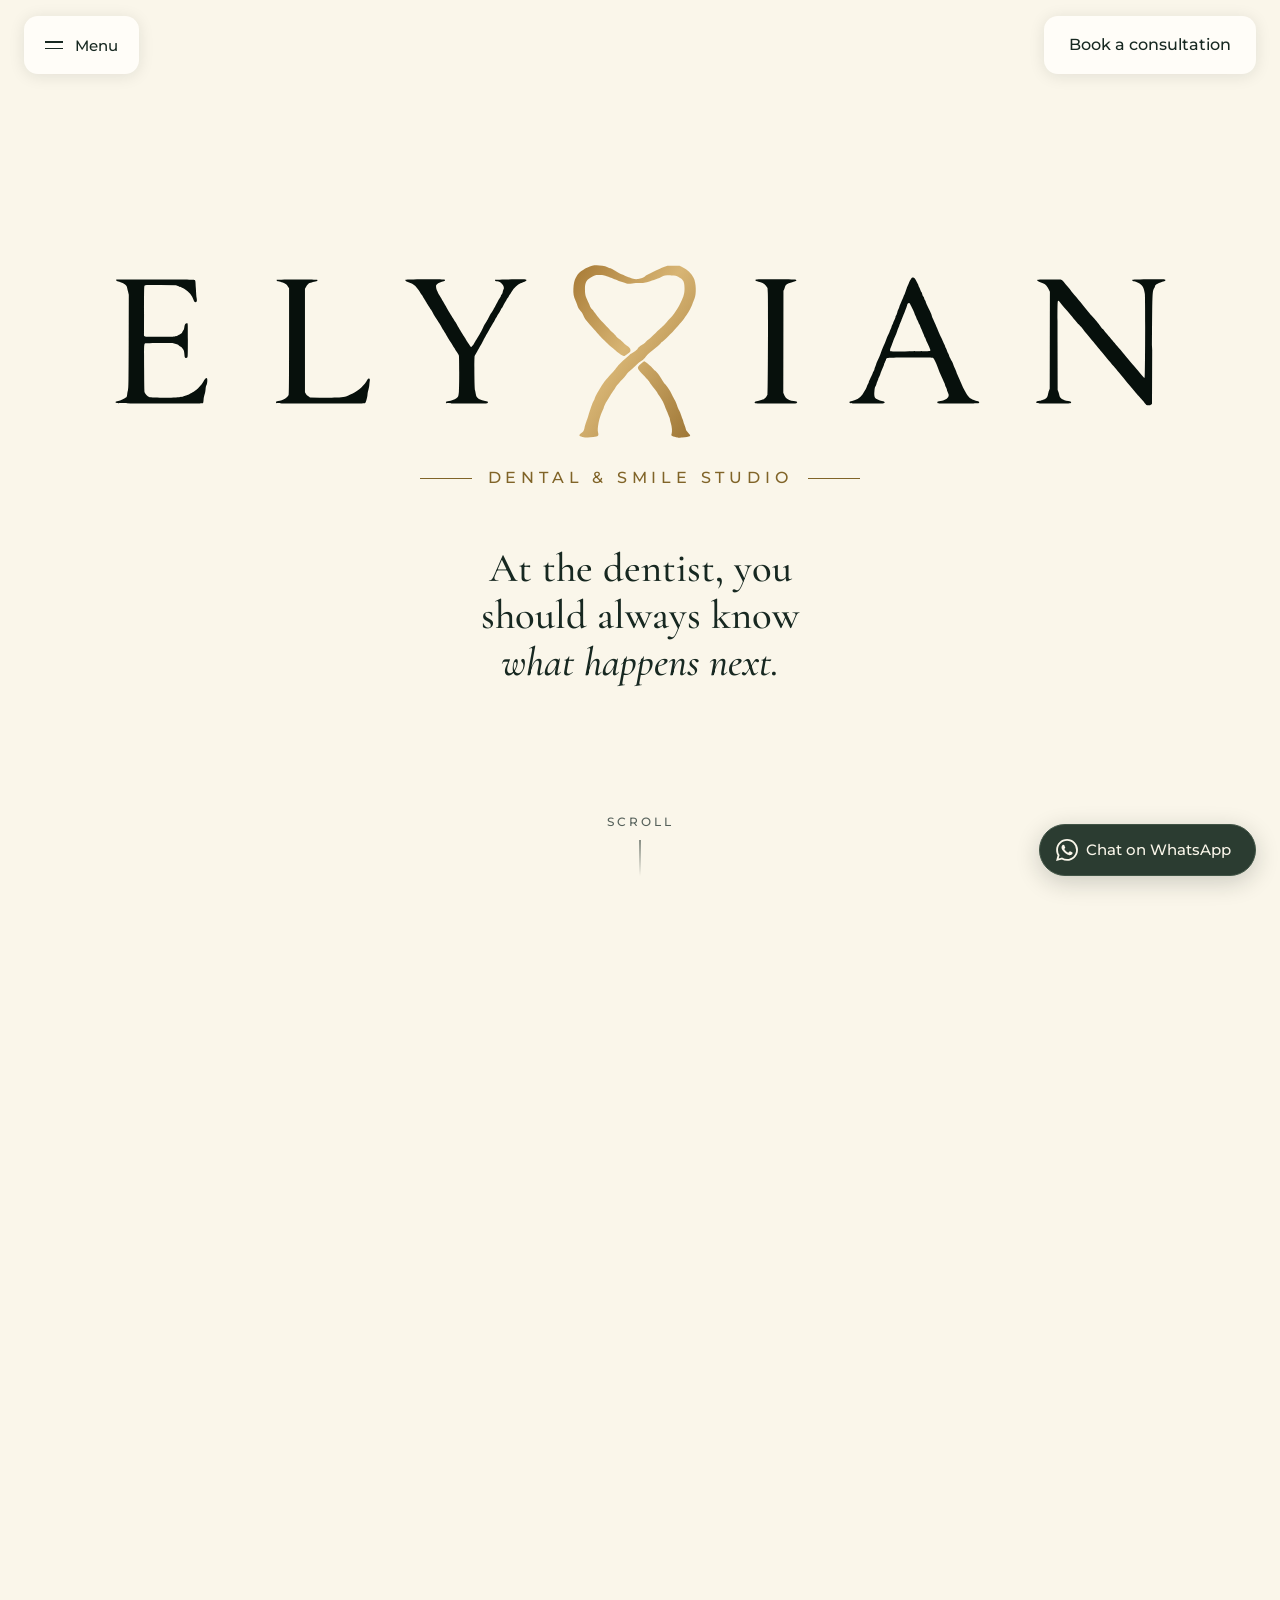
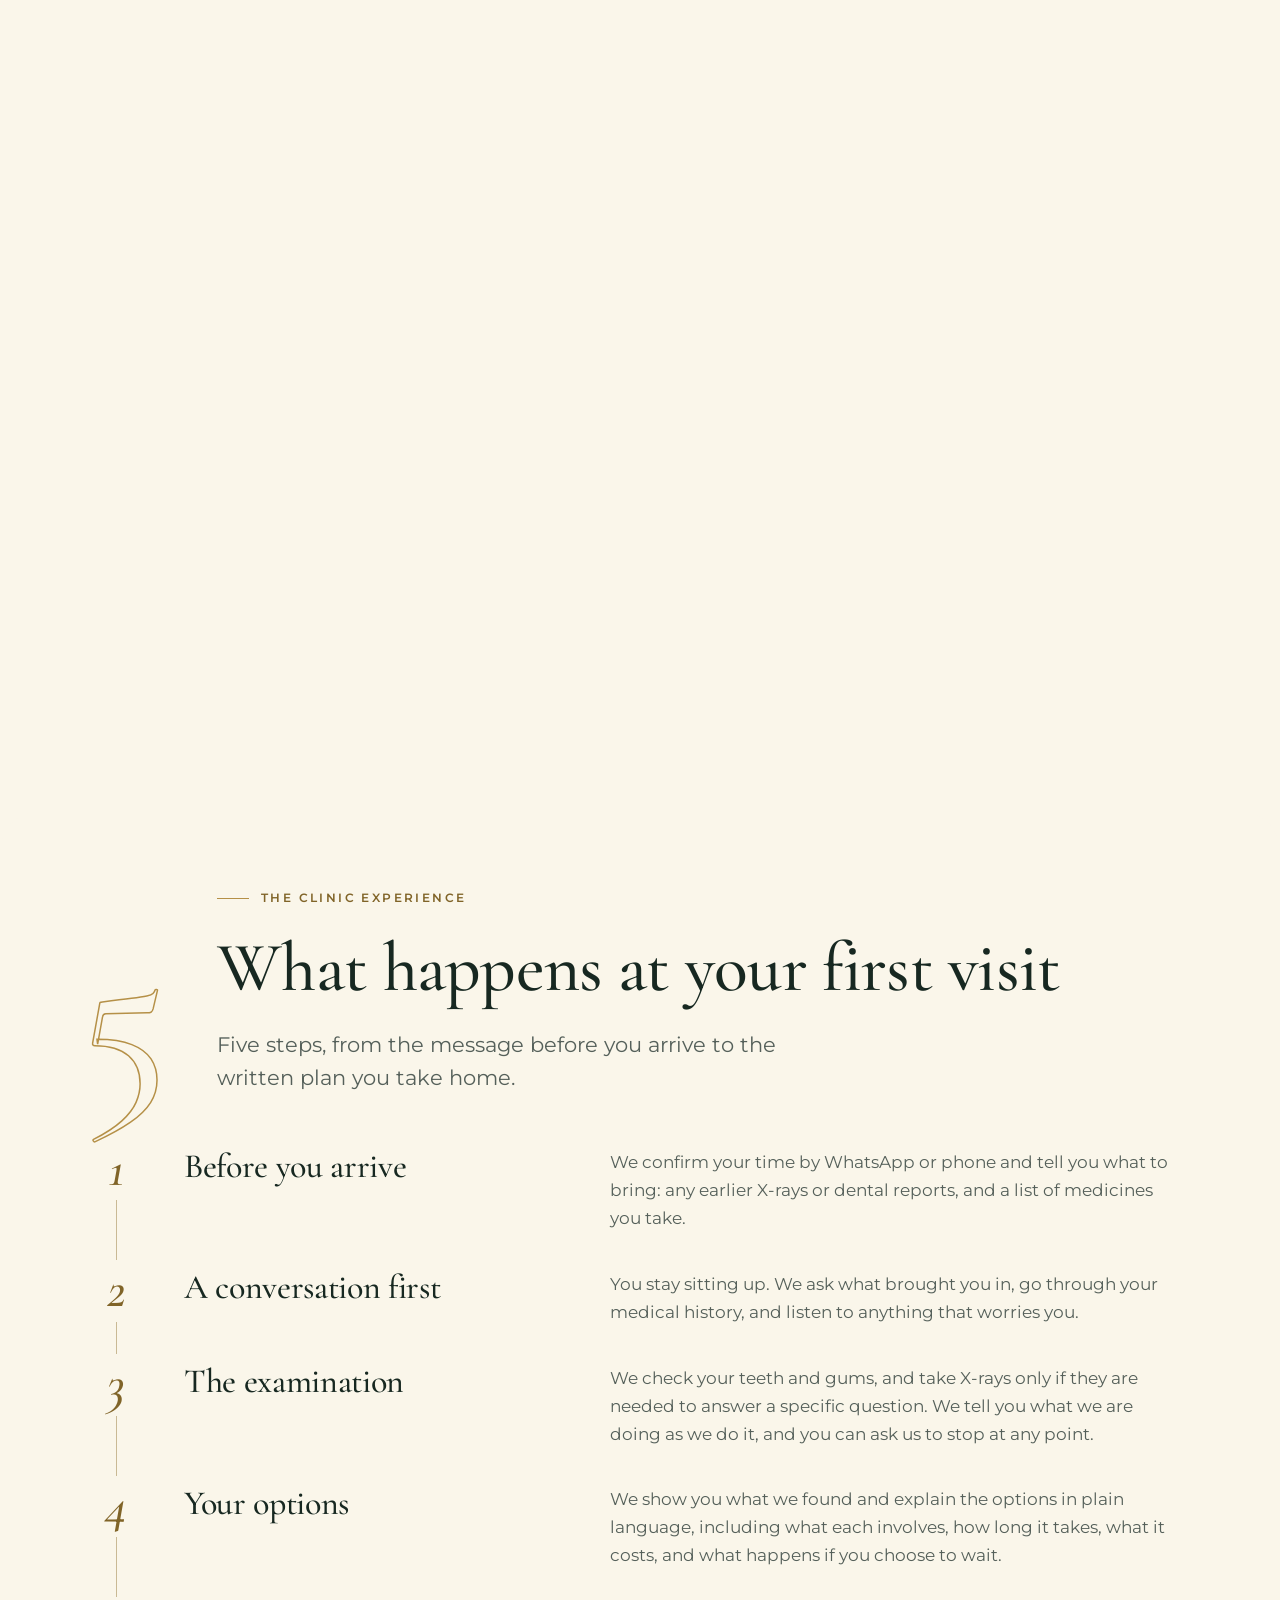
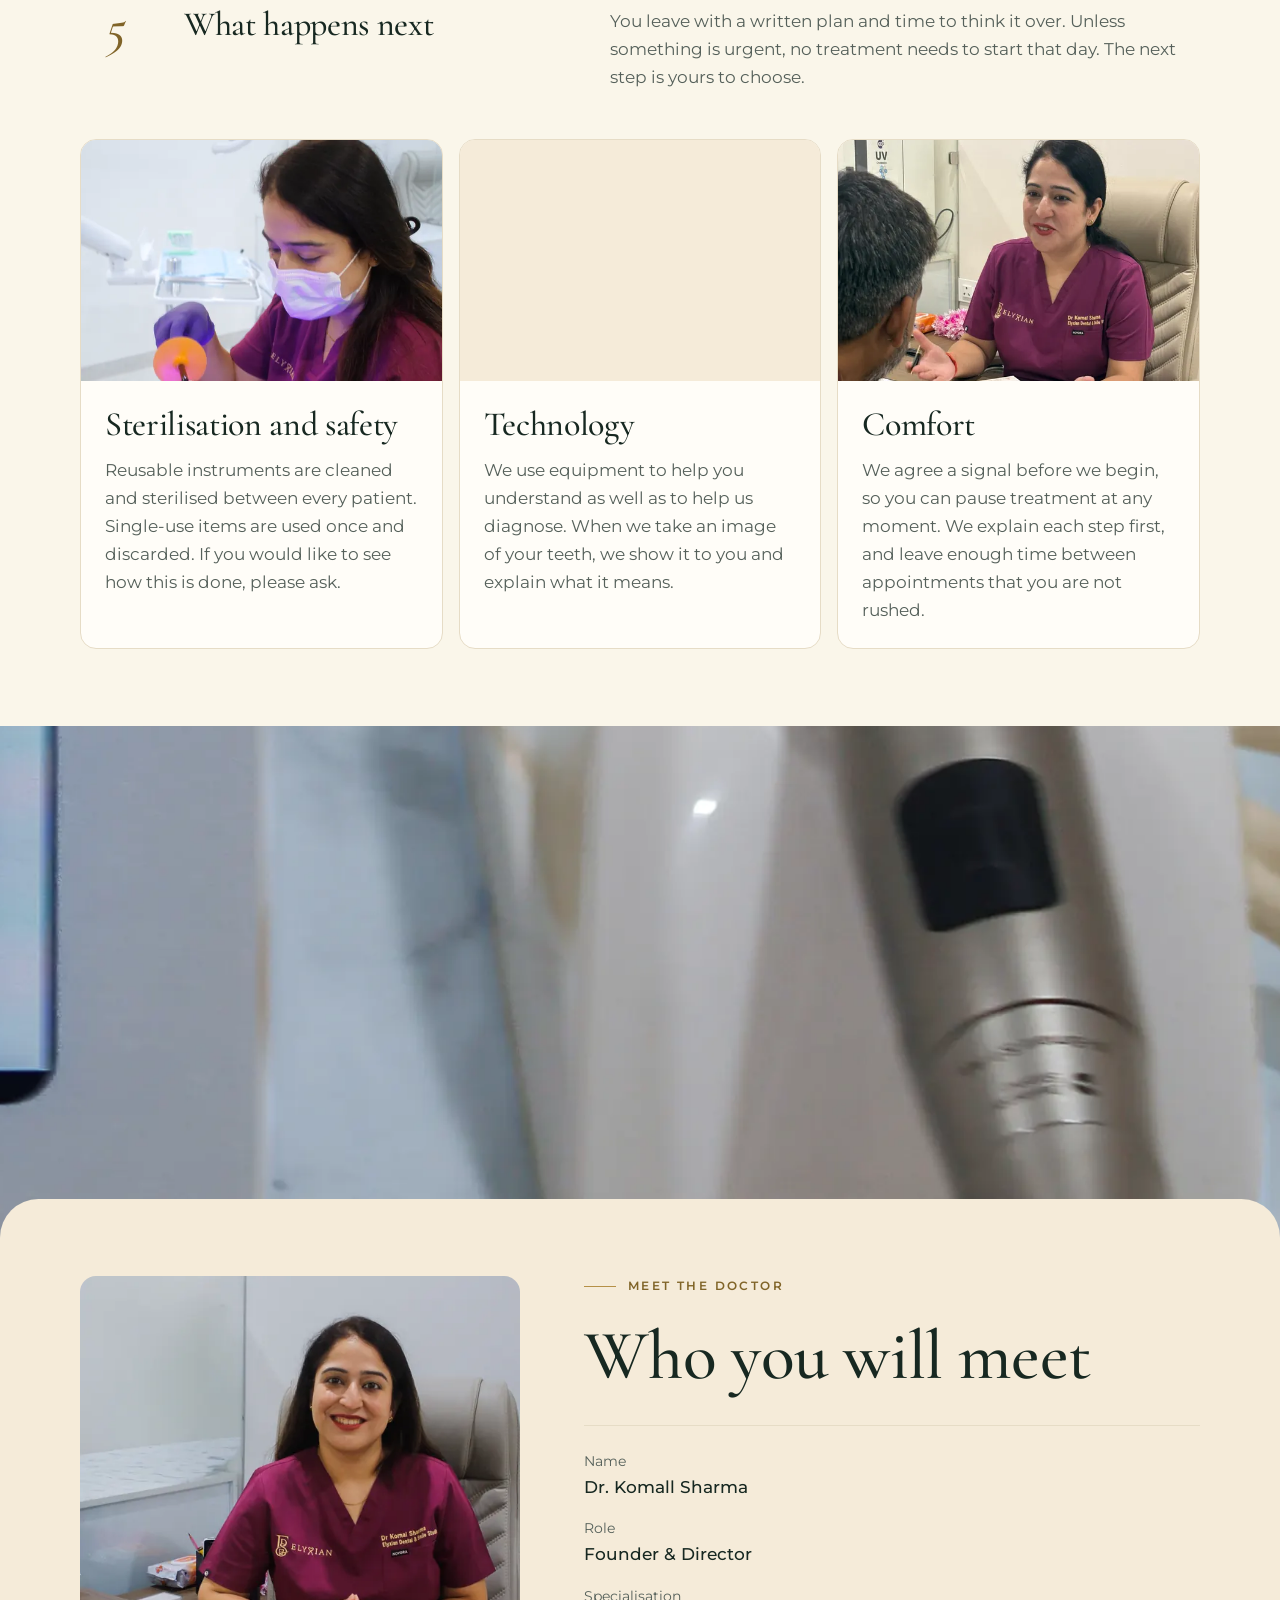
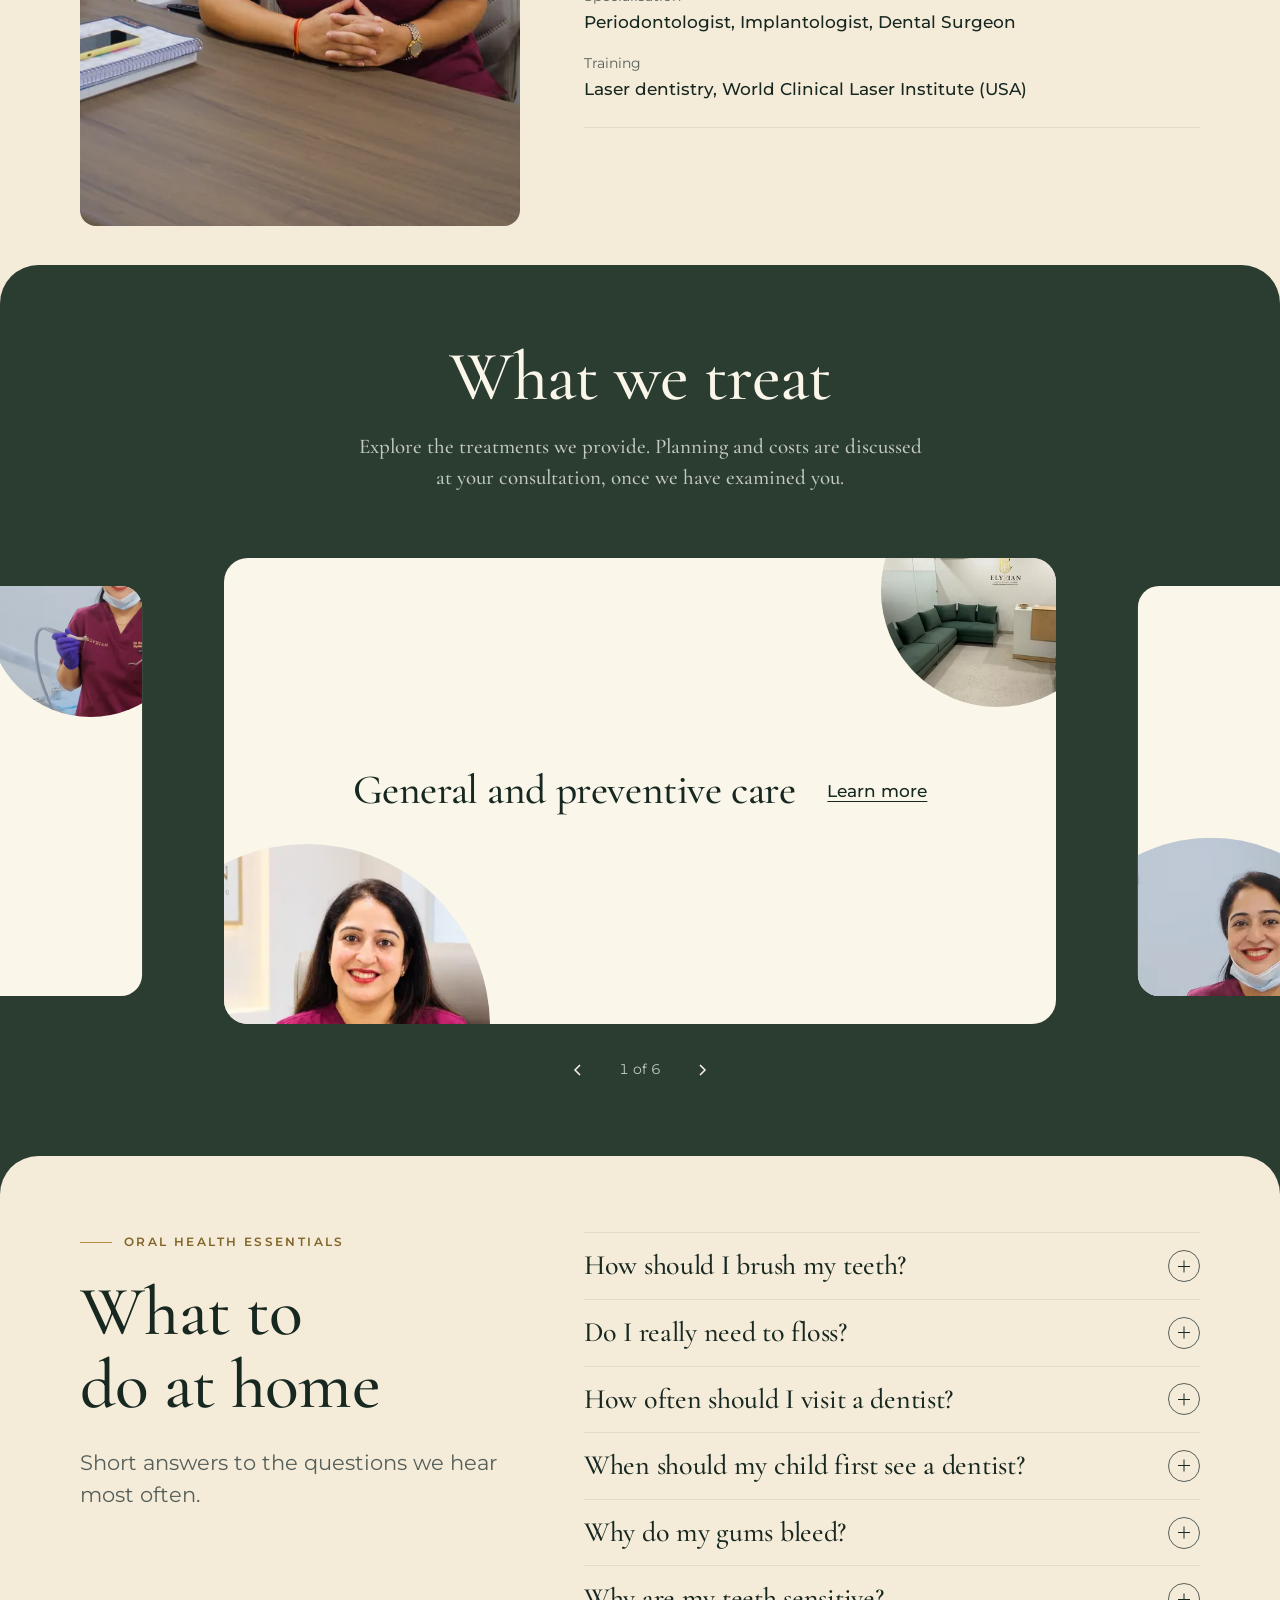
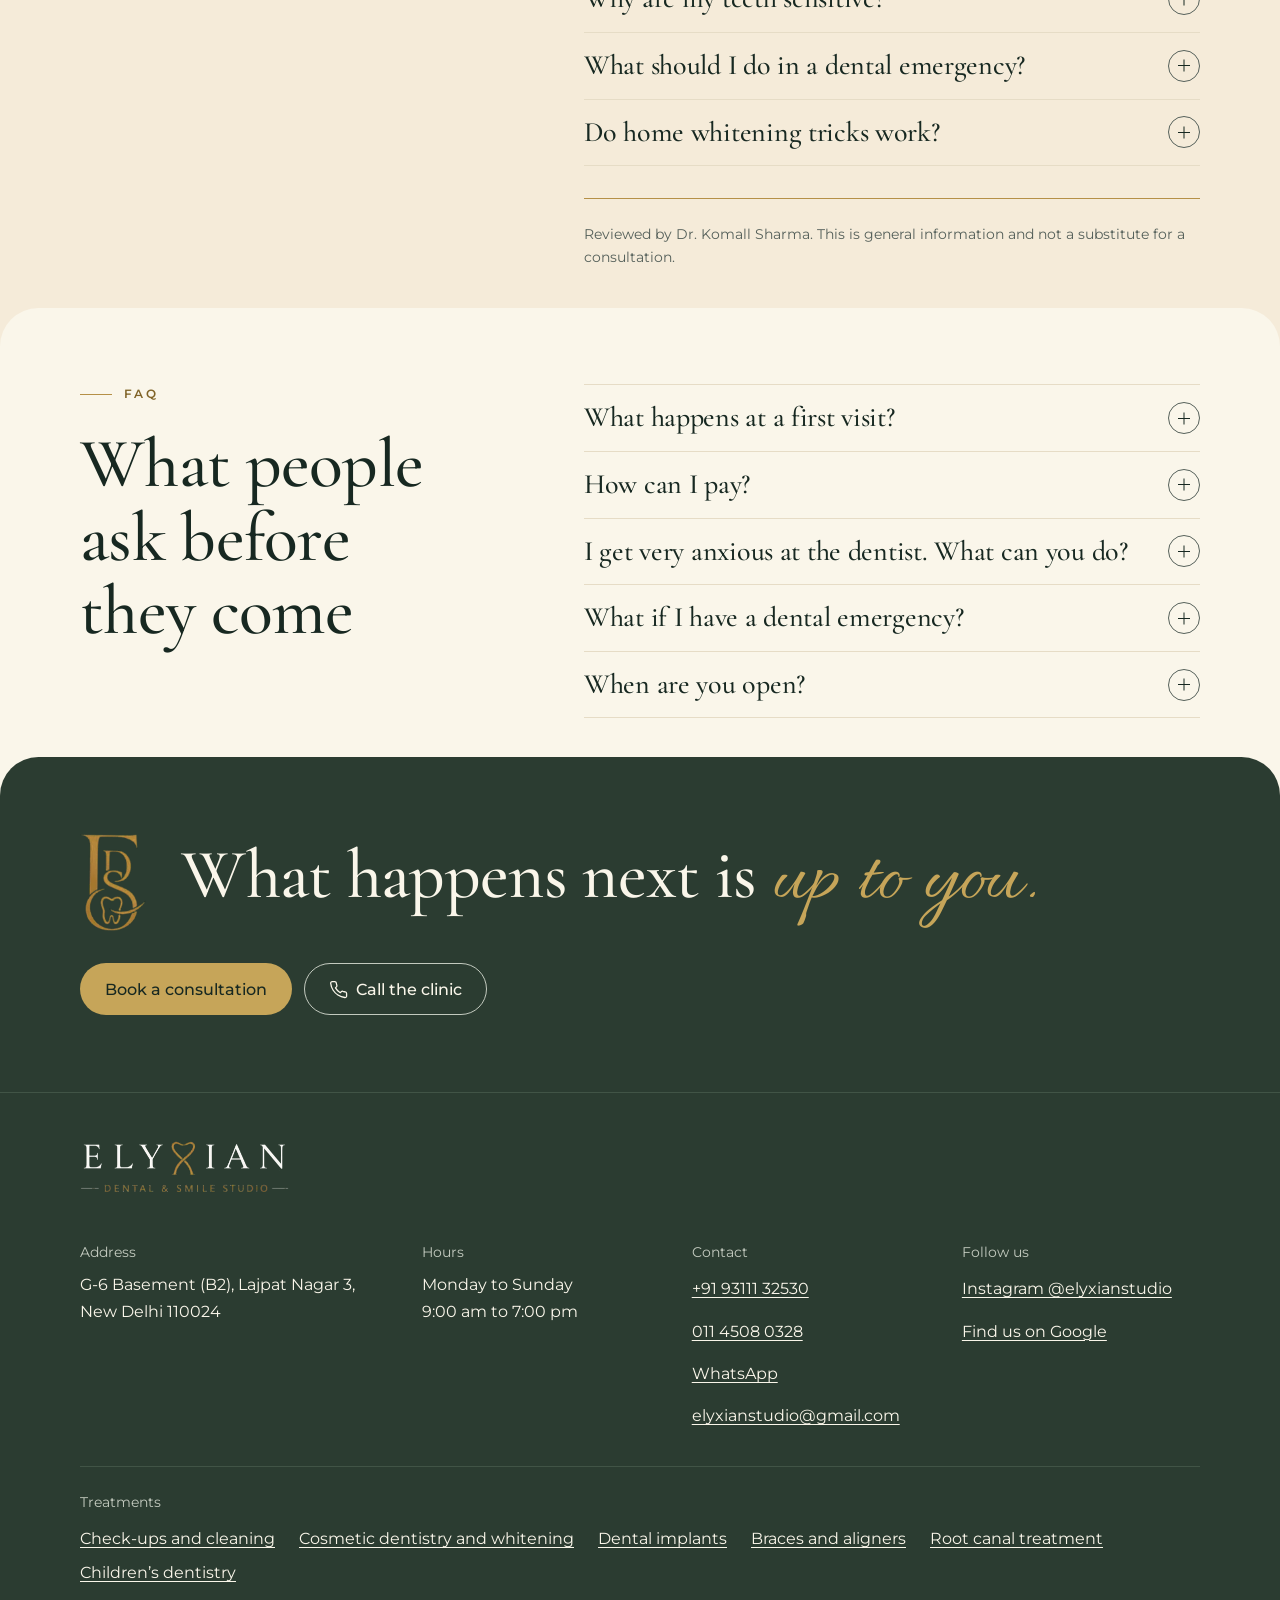
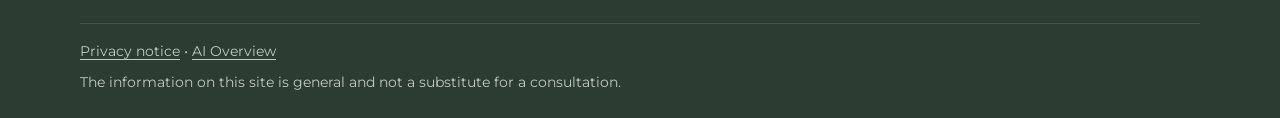
==== commit 87ded06d: "Email booking requests first, update hours and services, add social links - Booking form now emails " ====
--- a/index.html
+++ b/index.html
@@ -158,6 +158,7 @@
           <div><dt>Name</dt><dd data-c="doctorName">Dr. Komall Sharma</dd></div>
           <div><dt>Role</dt><dd data-c="doctorRole">Founder &amp; Director</dd></div>
           <div><dt>Specialisation</dt><dd data-c="doctorSpecialisation">Periodontologist, Implantologist, Dental Surgeon</dd></div>
+          <div><dt>Training</dt><dd>Laser dentistry, World Clinical Laser Institute (USA)</dd></div>
         </dl>
       </div>
     </div>
@@ -235,7 +236,7 @@
       <button class="t-close" type="button" data-close>Close</button>
       <p class="t-num" aria-hidden="true">01</p>
       <h3 id="t-general-title">General and preventive care</h3>
-      <p class="t-sum">Check-ups, cleaning, fillings, and advice on keeping your teeth and gums healthy.</p>
+      <p class="t-sum">Check-ups, cleaning, fillings, dental scans and gum (periodontal) care.</p>
       <dl>
           <div><dt>Who it suits</dt><dd>Anyone due a check-up, and anyone who has noticed a change such as a chipped tooth, bleeding gums or a new sensitivity.</dd></div>
           <div><dt>What to expect</dt><dd>An examination, a professional clean if you need one, and any small repairs. We explain anything we find before going further.</dd></div>
@@ -247,7 +248,7 @@
       <button class="t-close" type="button" data-close>Close</button>
       <p class="t-num" aria-hidden="true">02</p>
       <h3 id="t-cosmetic-title">Cosmetic dentistry</h3>
-      <p class="t-sum">Whitening, bonding and veneers to change the shade or shape of your teeth.</p>
+      <p class="t-sum">Smile design, whitening, bonding and veneers to change the shade or shape of your teeth.</p>
       <dl>
           <div><dt>Who it suits</dt><dd>Adults who would like to change how their teeth look, and whose teeth and gums are healthy first. Any decay or gum problems are treated before cosmetic work.</dd></div>
           <div><dt>What to expect</dt><dd>A discussion of what you would like and what is realistic for your teeth, including what can and cannot be reversed. Some treatments take one visit and others several.</dd></div>
@@ -384,7 +385,7 @@
         </details>
         <details class="disclosure">
           <summary><h3 class="disclosure-title">When are you open?</h3><span class="plus" aria-hidden="true"></span></summary>
-          <div class="disclosure-body"><ul class="hours-list" data-hours><li><span>Monday to Saturday</span> <span>10:00 am to 7:00 pm</span></li><li><span>Sunday</span> <span>Closed</span></li></ul></div>
+          <div class="disclosure-body"><ul class="hours-list" data-hours><li><span>Monday to Sunday</span> <span>9:00 am to 7:00 pm</span></li></ul></div>
         </details>
       </div>
     </div>
@@ -416,7 +417,7 @@
       </div>
       <div>
         <p class="footer-label">Hours</p>
-        <ul data-hours><li><span>Monday to Saturday</span> <span>10:00 am to 7:00 pm</span></li><li><span>Sunday</span> <span>Closed</span></li></ul>
+        <ul data-hours><li><span>Monday to Sunday</span> <span>9:00 am to 7:00 pm</span></li></ul>
       </div>
       <div>
         <p class="footer-label">Contact</p>
@@ -428,7 +429,11 @@
         </ul>
       </div>
       <div>
-        <p class="footer-label">Registration</p>
+        <p class="footer-label">Follow us</p>
+        <ul>
+          <li><a href="https://www.instagram.com/elyxianstudio/" rel="noopener" target="_blank">Instagram @elyxianstudio</a></li>
+          <li><a href="https://share.google/JAMDHW9OpqZD8e9Vp" rel="noopener" target="_blank">Find us on Google</a></li>
+        </ul>
       </div>
     </div>
     <nav class="footer-links" aria-label="Treatments">
--- a/css/styles.css
+++ b/css/styles.css
@@ -369,7 +369,7 @@
 [aria-invalid="true"] { border-color: var(--error); box-shadow: inset 0 0 0 1px var(--error); }
 .error { color: var(--error); font-size: var(--t-small); font-weight: 500; }
 .error::before { content: "! "; font-weight: 700; }
-.error[hidden] { display: none; }
+.error[hidden], .btn[hidden] { display: none; }
 
 .consent { padding: var(--s5); background: var(--paper-deep); border-radius: 1rem; display: grid; gap: var(--s4); }
 .consent-notice { font-size: var(--t-small); line-height: 1.6; color: var(--ink-soft); }
